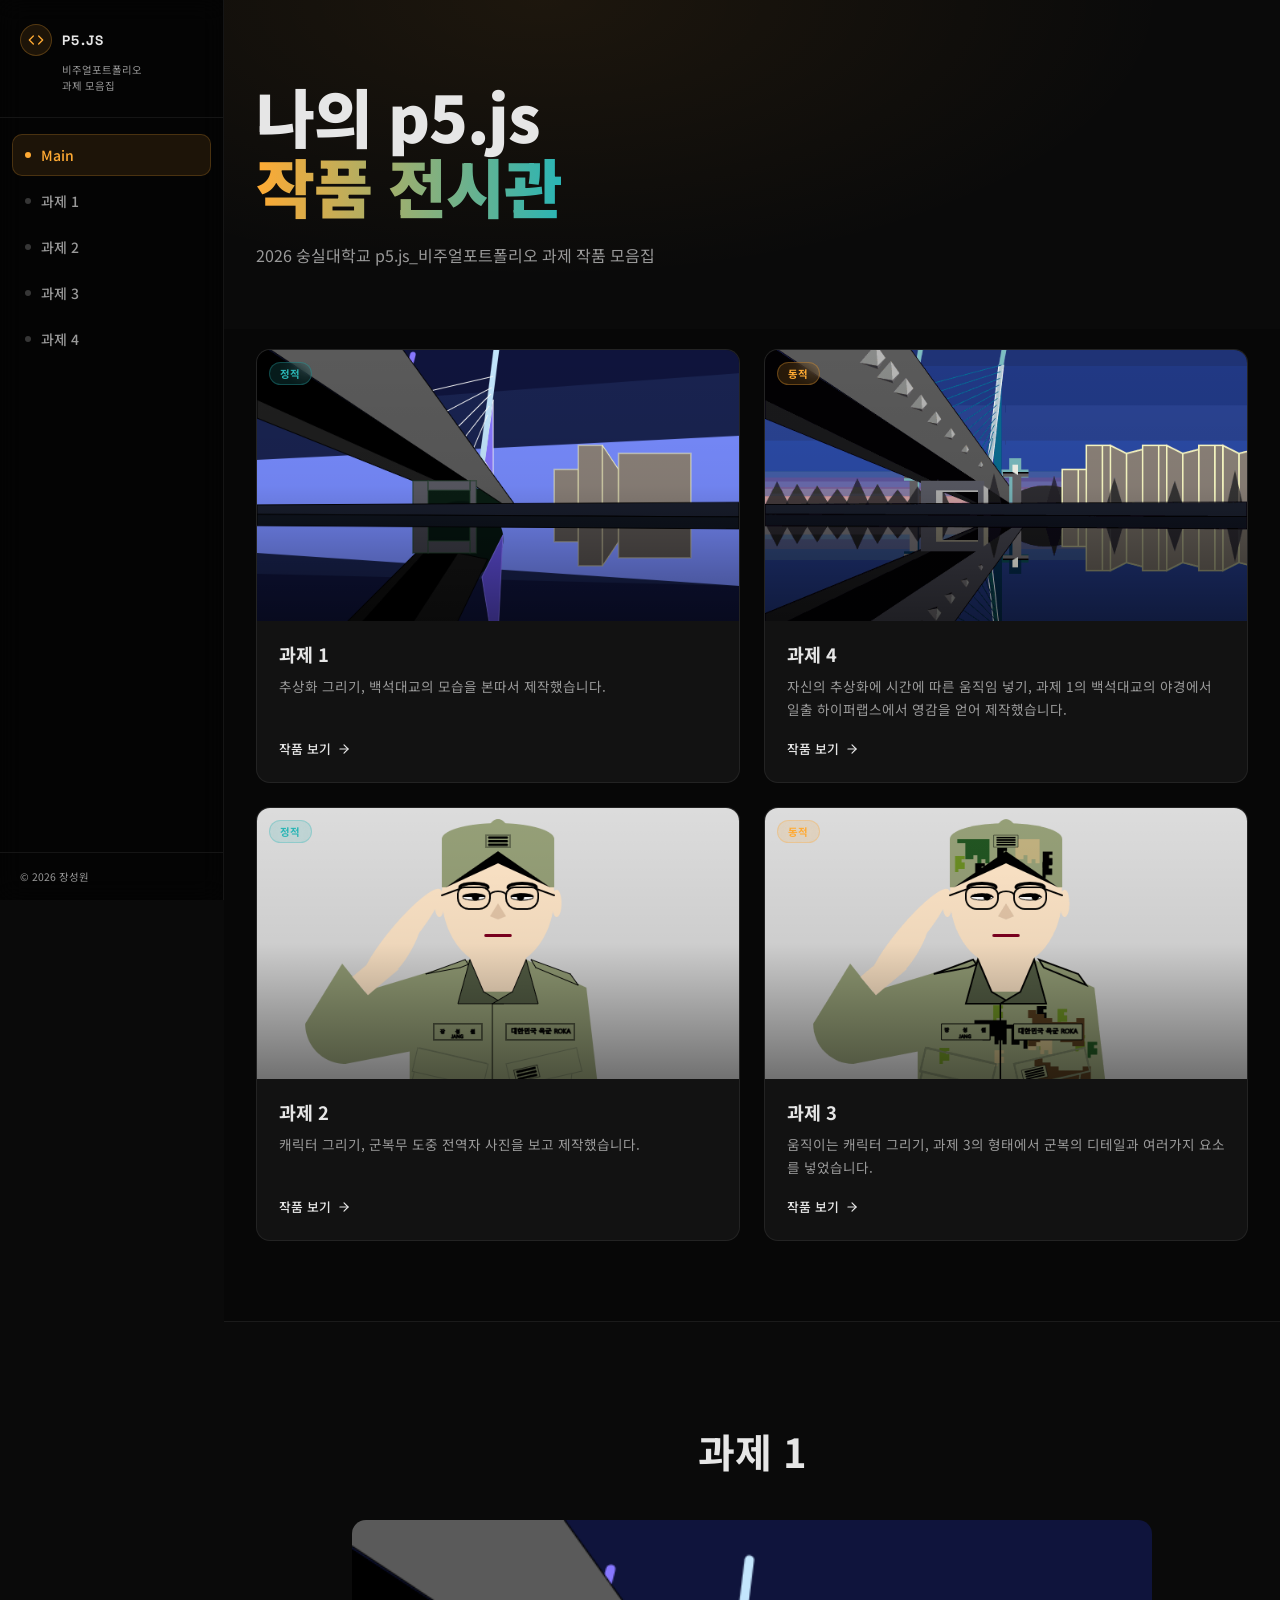
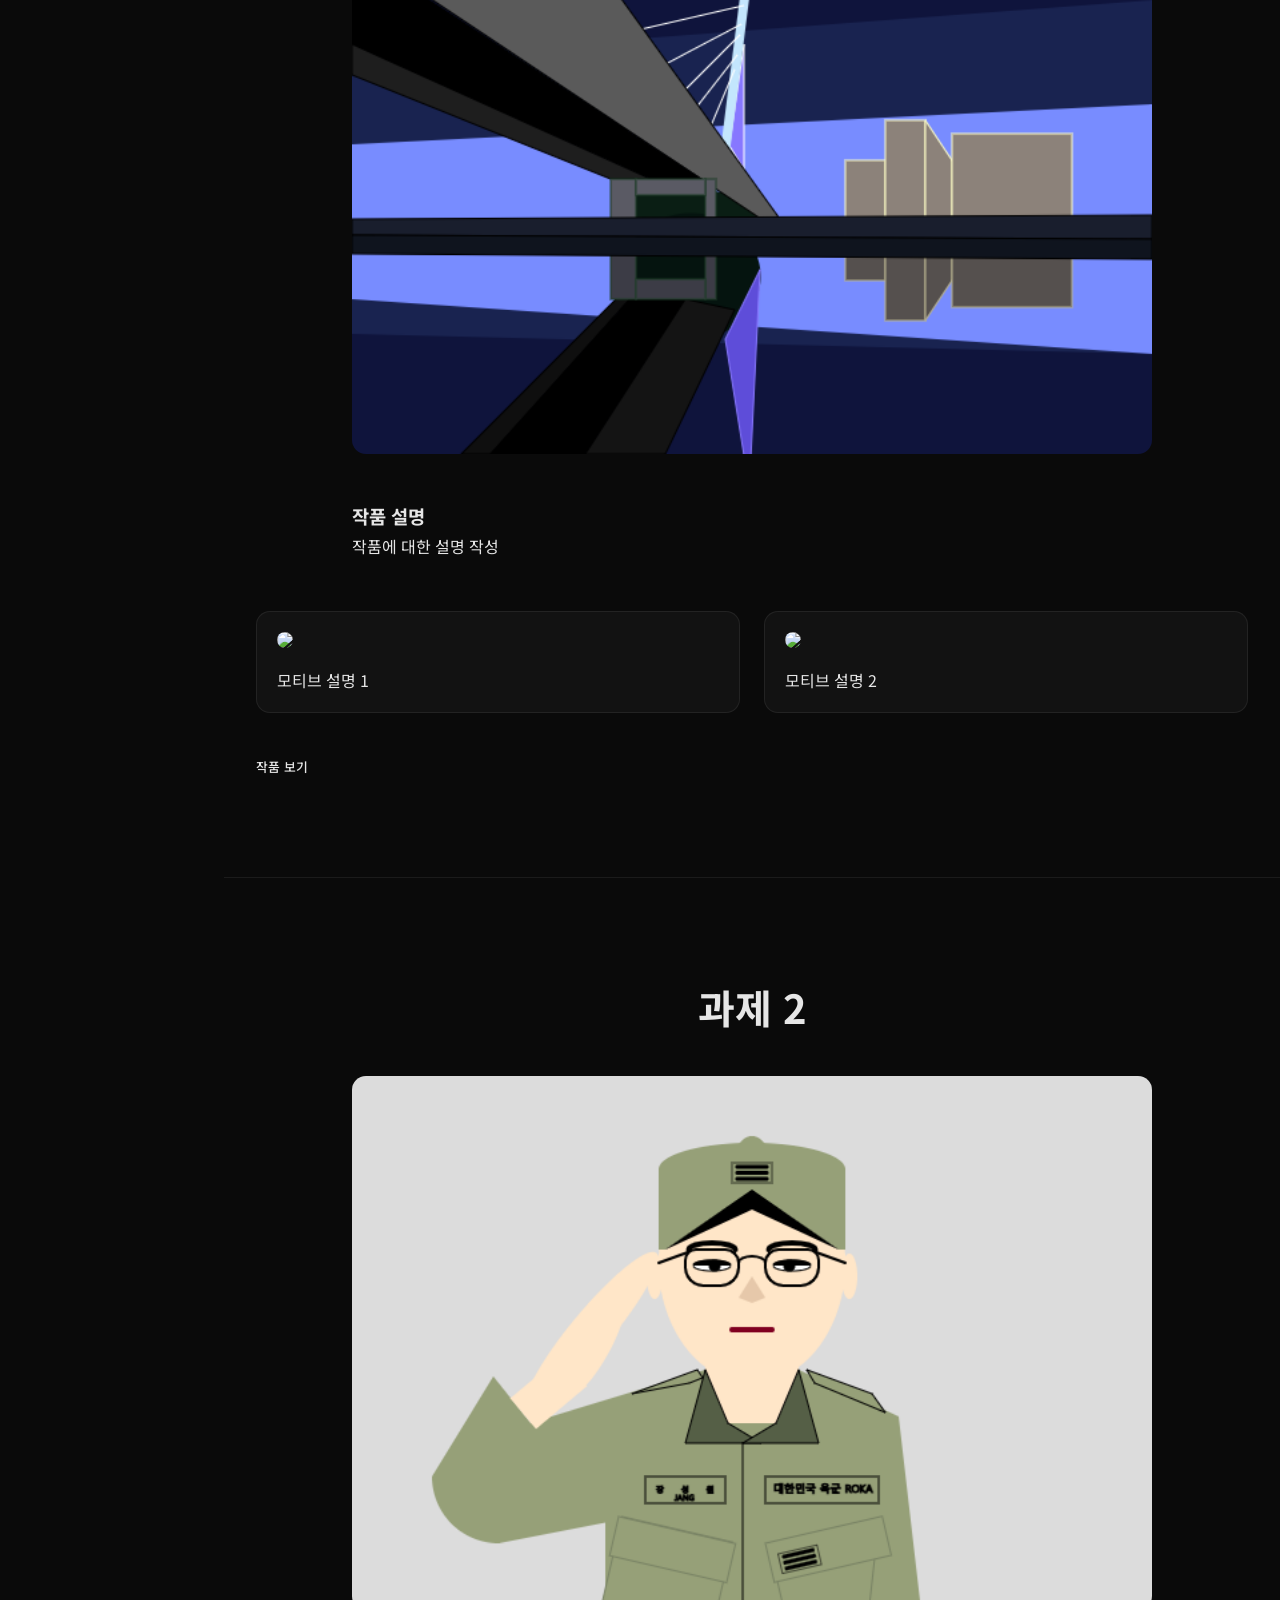
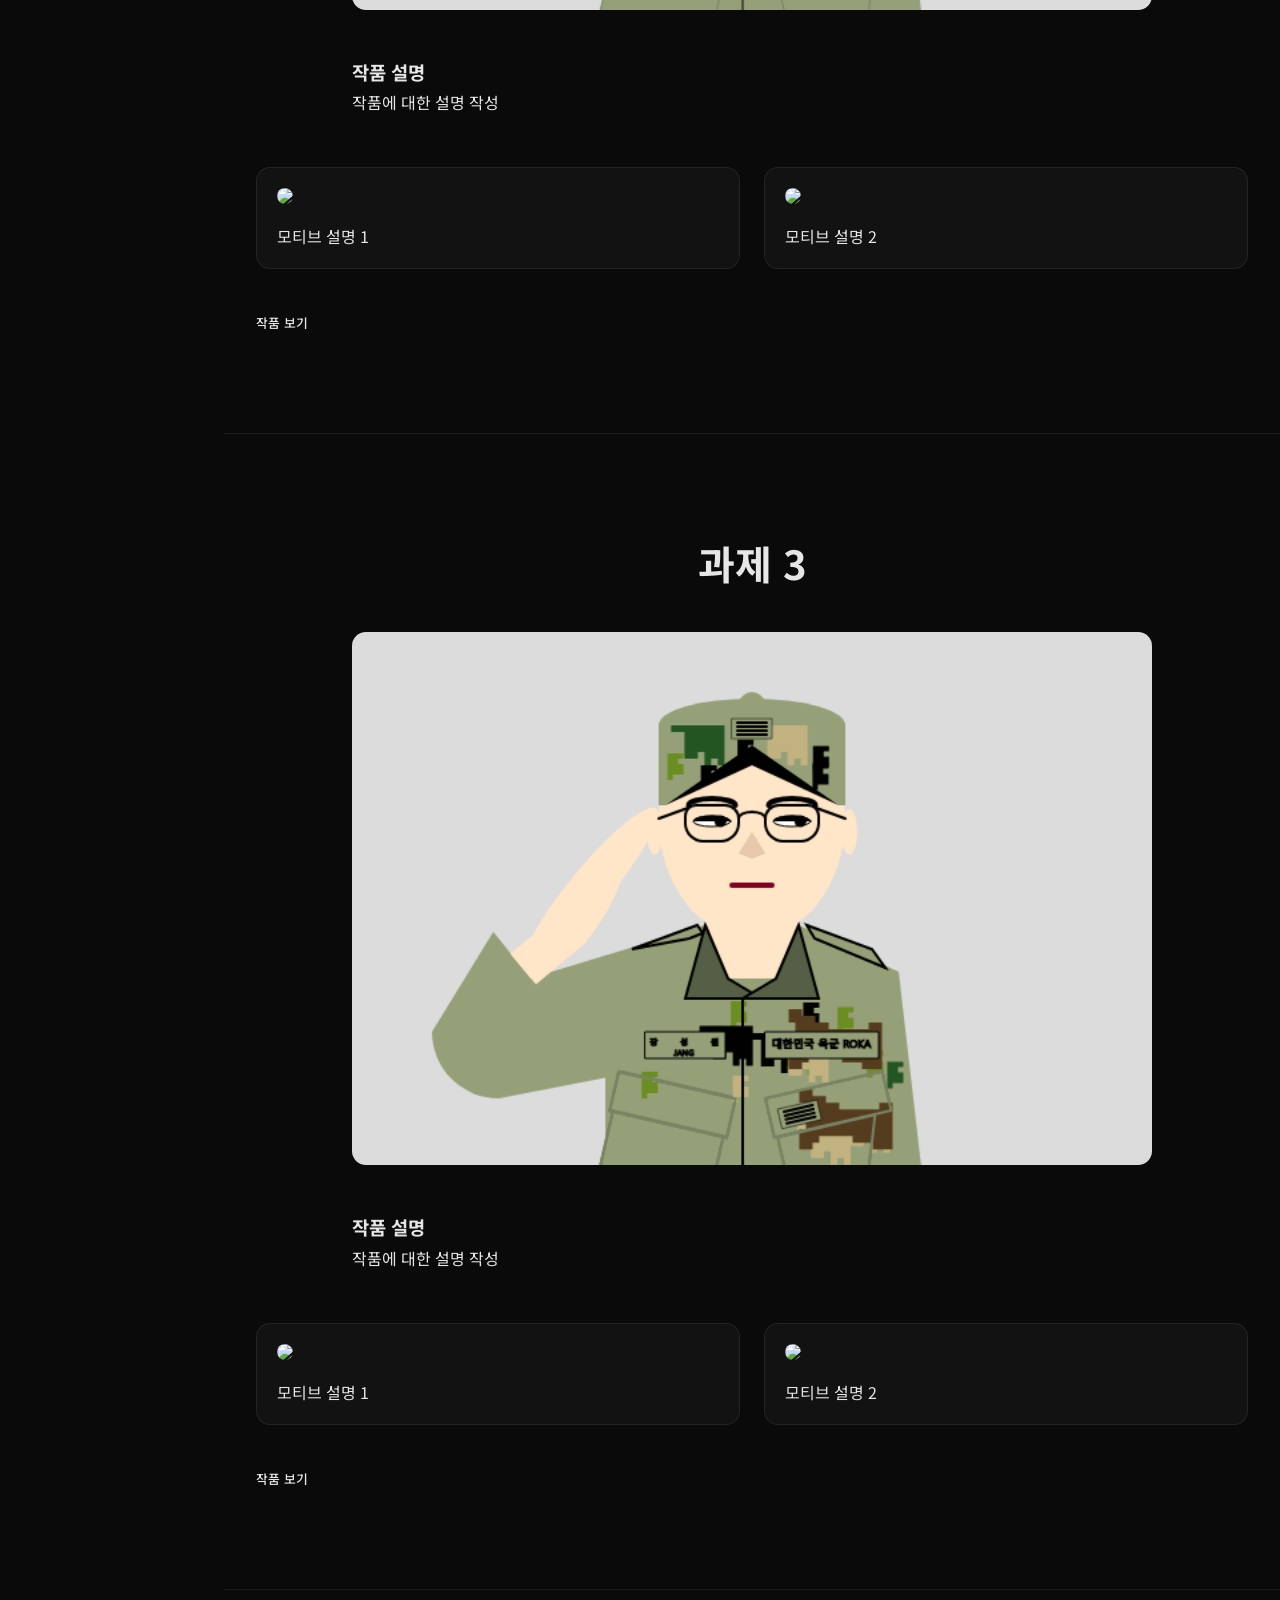
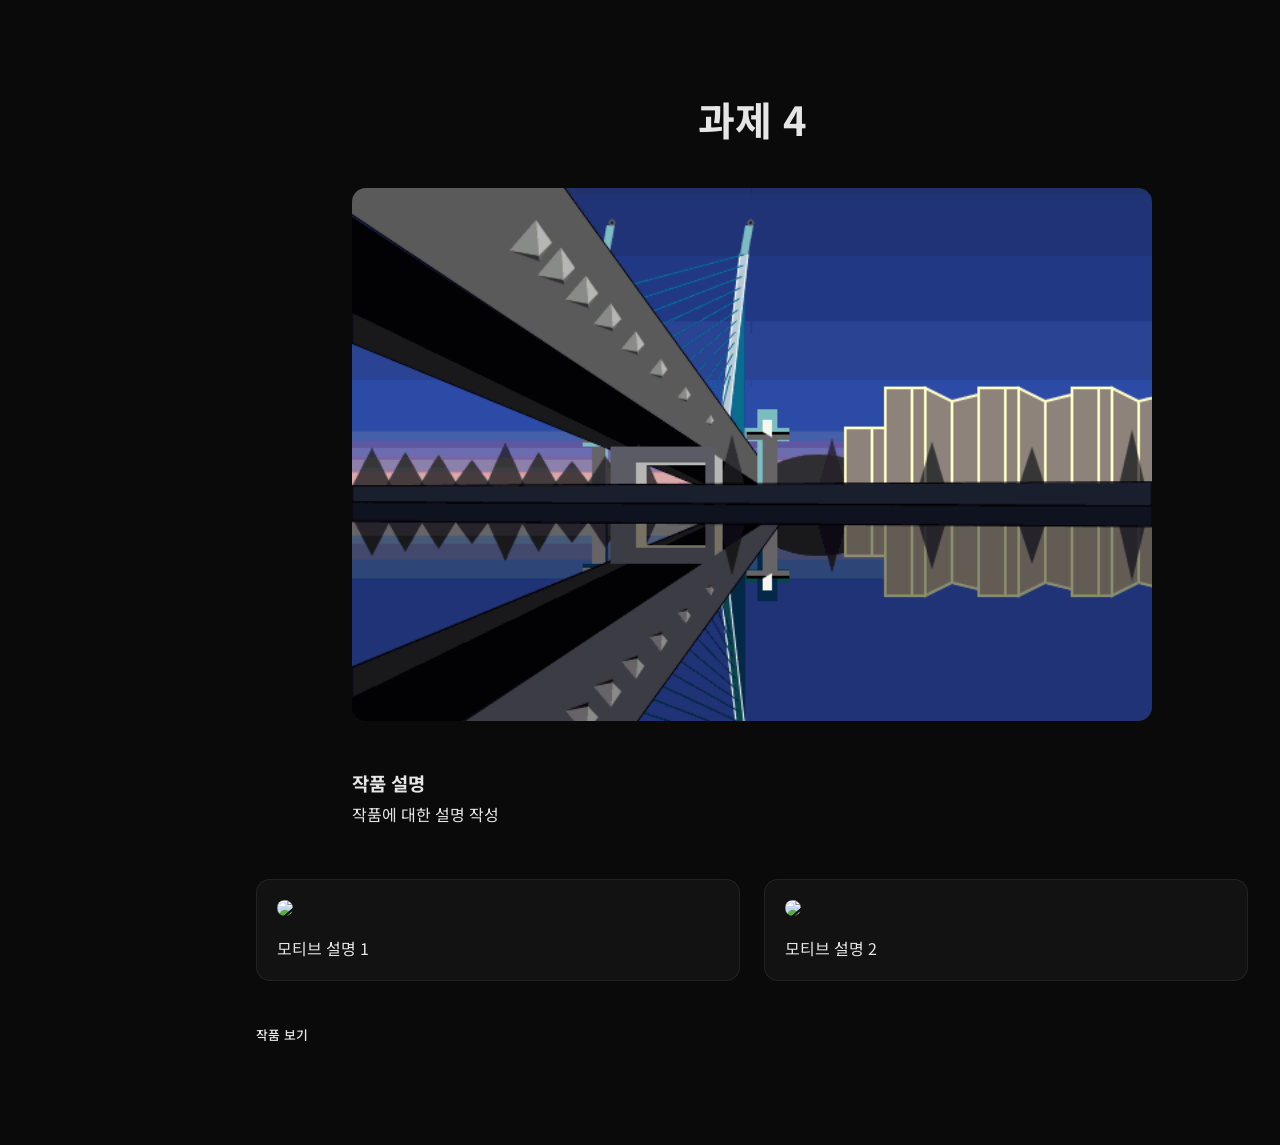
==== index.html @ 3658700f "Update index.html" ====
<!DOCTYPE html>
<html lang="ko">
<head>
  <meta charset="UTF-8" />
  <meta name="viewport" content="width=device-width, initial-scale=1.0" />
  <title>P5.js Portfolio</title>
  <link rel="preconnect" href="https://fonts.googleapis.com" />
  <link rel="preconnect" href="https://fonts.gstatic.com" crossorigin />
  <link rel="stylesheet" href="style.css" />
</head>
<body>

  <aside class="sidebar">
    <div class="sidebar-logo">
      <div class="sidebar-logo-row">
        <div class="logo-icon">
          <svg viewBox="0 0 24 24"><polyline points="16 18 22 12 16 6"/><polyline points="8 6 2 12 8 18"/></svg>
        </div>
        <span class="logo-name">P5.JS</span>
      </div>
      <p class="sidebar-subtitle">비주얼포트폴리오<br>과제 모음집</p>
    </div>
    <nav class="sidebar-nav">
      <a href="#main" class="active"><span class="nav-dot"></span>Main</a>
      <a href="#project1"><span class="nav-dot"></span>과제 1</a>
      <a href="#project2"><span class="nav-dot"></span>과제 2</a>
      <a href="#project3"><span class="nav-dot"></span>과제 3</a>
      <a href="#project4"><span class="nav-dot"></span>과제 4</a>
    </nav>
    <div class="sidebar-footer">© 2026 장성원</div>
  </aside>

  <div class="main-content">

    <section class="hero" id="main">
      <div class="hero-glow"></div>
      <div class="container">
        <div class="hero-content">
          <h1>나의 p5.js<br><span>작품 전시관</span></h1>
          <p> 2026 숭실대학교 p5.js_비주얼포트폴리오 과제 작품 모음집 </p>
        </div>
      </div>
    </section>

    <section class="gallery">
      <div class="container">
        <div class="gallery-grid">

          <article class="card">
            <div class="card-image">
              <img src="assets/과제1 장성원.png" alt="과제 1" />
              <div class="card-overlay"></div>
              <span class="badge static">정적</span>
            </div>
            <div class="card-body">
              <h3>과제 1</h3>
              <p>추상화 그리기, 백석대교의 모습을 본따서 제작했습니다.</p>
              <a href="sample1/index.html" class="btn-link">
                작품 보기
                <svg viewBox="0 0 24 24"><line x1="5" y1="12" x2="19" y2="12"/><polyline points="12 5 19 12 12 19"/></svg>
              </a>
            </div>
          </article>

          <article class="card">
            <div class="card-image">
              <img src="assets/과제4 장성원.gif" alt="과제 4" />
              <div class="card-overlay"></div>
              <span class="badge dynamic">동적</span>
            </div>
            <div class="card-body">
              <h3>과제 4</h3>
              <p>자신의 추상화에 시간에 따른 움직임 넣기, 과제 1의 백석대교의 야경에서 일출 하이퍼랩스에서 영감을 얻어 제작했습니다.</p>
              <a href="sample4/index.html" class="btn-link">
                작품 보기
                <svg viewBox="0 0 24 24"><line x1="5" y1="12" x2="19" y2="12"/><polyline points="12 5 19 12 12 19"/></svg>
              </a>
            </div>
          </article>

          <article class="card">
            <div class="card-image">
              <img src="assets/과제2 장성원.png" alt="과제 2" />
              <div class="card-overlay"></div>
              <span class="badge static">정적</span>
            </div>
            <div class="card-body">
              <h3>과제 2</h3>
              <p>캐릭터 그리기, 군복무 도중 전역자 사진을 보고 제작했습니다.</p>
              <a href="sample2/index.html" class="btn-link">
                작품 보기
                <svg viewBox="0 0 24 24"><line x1="5" y1="12" x2="19" y2="12"/><polyline points="12 5 19 12 12 19"/></svg>
              </a>
            </div>
          </article>

          <article class="card">
            <div class="card-image">
              <img src="assets/과제3 장성원.gif" alt="과제 3" />
              <div class="card-overlay"></div>
              <span class="badge dynamic">동적</span>
            </div>
            <div class="card-body">
              <h3>과제 3</h3>
              <p>움직이는 캐릭터 그리기, 과제 3의 형태에서 군복의 디테일과 여러가지 요소를 넣었습니다.</p>
              <a href="sample3/index.html" class="btn-link">
                작품 보기
                <svg viewBox="0 0 24 24"><line x1="5" y1="12" x2="19" y2="12"/><polyline points="12 5 19 12 12 19"/></svg>
              </a>
            </div>
          </article>

        </div>
      </div>
    </section>

    <section class="project-section" id="project1">
      <div class="container">
        <h2>과제 1</h2>
        <div class="project-image">
          <img src="assets/과제1 장성원.png">
        </div>
        <div class="project-desc">
          <h3>작품 설명</h3>
          <p>
            작품에 대한 설명 작성
          </p>
        </div>
        <div class="motive-grid">
          <div class="motive-card">
            <img src="assets/motive1.png">
            <p>
              모티브 설명 1
            </p>
          </div>
          <div class="motive-card">
            <img src="assets/motive2.png">
            <p>
              모티브 설명 2
            </p>
          </div>
        </div>
        <a href="sample1/index.html" class="btn-link">
          작품 보기
        </a>
      </div>
    </section>
    <section class="project-section" id="project2">
      <div class="container">
        <h2>과제 2</h2>
        <div class="project-image">
          <img src="assets/과제2 장성원.png">
        </div>
        <div class="project-desc">
          <h3>작품 설명</h3>
          <p>
            작품에 대한 설명 작성
          </p>
        </div>
        <div class="motive-grid">
          <div class="motive-card">
            <img src="assets/motive1.png">
            <p>
              모티브 설명 1
            </p>
          </div>
          <div class="motive-card">
            <img src="assets/motive2.png">
            <p>
              모티브 설명 2
            </p>
          </div>
        </div>
        <a href="sample2/index.html" class="btn-link">
          작품 보기
        </a>
      </div>
    </section>
    <section class="project-section" id="project3">
      <div class="container">
        <h2>과제 3</h2>
        <div class="project-image">
          <img src="assets/과제3 장성원.gif">
        </div>
        <div class="project-desc">
          <h3>작품 설명</h3>
          <p>
            작품에 대한 설명 작성
          </p>
        </div>
        <div class="motive-grid">
          <div class="motive-card">
            <img src="assets/motive1.png">
            <p>
              모티브 설명 1
            </p>
          </div>
          <div class="motive-card">
            <img src="assets/motive2.png">
            <p>
              모티브 설명 2
            </p>
          </div>
        </div>
        <a href="sample3/index.html" class="btn-link">
          작품 보기
        </a>
      </div>
    </section>
    <section class="project-section" id="project4">
      <div class="container">  
        <h2>과제 4</h2>    
        <div class="project-image">
          <img src="assets/과제4 장성원.gif">
        </div>    
        <div class="project-desc">
          <h3>작품 설명</h3>
          <p>
            작품에 대한 설명 작성
          </p>
        </div>    
        <div class="motive-grid">   
          <div class="motive-card">
            <img src="assets/motive1.png">
            <p>
              모티브 설명 1
            </p>
          </div>    
          <div class="motive-card">
            <img src="assets/motive2.png">
            <p>
              모티브 설명 2
            </p>
          </div>    
        </div> 
        <a href="sample4/index.html" class="btn-link">
          작품 보기
        </a>    
      </div>    
    </section>
  </div>

  <script>
    const cards = document.querySelectorAll('.card');
    const observer = new IntersectionObserver((entries) => {
      entries.forEach((entry) => {
        if (entry.isIntersecting) {
          const i = Array.from(cards).indexOf(entry.target);
          setTimeout(() => entry.target.classList.add('visible'), i * 100);
          observer.unobserve(entry.target);
        }
      });
    }, { threshold: 0.1 });
    cards.forEach(c => observer.observe(c));
  </script>

</body>
</html>
---- style.css ----
@import url('https://fonts.googleapis.com/css2?family=Space+Grotesk:wght@300;400;500;600;700&family=Noto+Sans+KR:wght@300;400;500;700;900&display=swap');

*, *::before, *::after {
  box-sizing: border-box;
  margin: 0;
  padding: 0;
}

:root {
  --bg:        #0a0a0a;
  --bg-card:   #121212;
  --bg-side:   rgba(0,0,0,0.6);
  --fg:        #e6e6e6;
  --fg-muted:  #999;
  --primary:   #ffaa33;
  --secondary: #2ab5b5;
  --border:    rgba(255,255,255,0.07);
  --sidebar-w: 224px;
  --radius:    14px;
  --font:      'Noto Sans KR', 'Space Grotesk', sans-serif;
}

html { scroll-behavior: smooth; }

body {
  font-family: var(--font);
  background: var(--bg);
  color: var(--fg);
  min-height: 100vh;
  display: flex;
  -webkit-font-smoothing: antialiased;
}

a { text-decoration: none; color: inherit; }

/* ── 사이드바 ──────────────────────────────────── */
.sidebar {
  position: fixed;
  top: 0;
  left: 0;
  width: var(--sidebar-w);
  height: 100%;
  z-index: 40;
  display: flex;
  flex-direction: column;
  background: var(--bg-side);
  border-right: 1px solid var(--border);
  backdrop-filter: blur(12px);
  -webkit-backdrop-filter: blur(12px);
}

.sidebar-logo {
  padding: 24px 20px;
  border-bottom: 1px solid var(--border);
}

.sidebar-logo-row {
  display: flex;
  align-items: center;
  gap: 10px;
  margin-bottom: 6px;
}

.logo-icon {
  width: 32px;
  height: 32px;
  border-radius: 50%;
  background: rgba(255,170,51,0.1);
  border: 1px solid rgba(255,170,51,0.25);
  display: flex;
  align-items: center;
  justify-content: center;
  flex-shrink: 0;
}

.logo-icon svg {
  width: 16px;
  height: 16px;
  stroke: var(--primary);
  fill: none;
  stroke-width: 2;
  stroke-linecap: round;
  stroke-linejoin: round;
}

.logo-name {
  font-family: 'Space Grotesk', sans-serif;
  font-size: 0.85rem;
  font-weight: 700;
  letter-spacing: 0.1em;
  text-transform: uppercase;
}

.sidebar-subtitle {
  font-size: 0.65rem;
  color: var(--fg-muted);
  line-height: 1.5;
  padding-left: 42px;
}

.sidebar-nav {
  flex: 1;
  padding: 16px 12px;
  display: flex;
  flex-direction: column;
  gap: 4px;
}

.sidebar-nav a {
  display: flex;
  align-items: center;
  gap: 10px;
  padding: 10px 12px;
  border-radius: 10px;
  font-size: 0.875rem;
  font-weight: 500;
  color: var(--fg-muted);
  border: 1px solid transparent;
  transition: color 0.2s, background 0.2s, border-color 0.2s;
}

.sidebar-nav a:hover {
  color: var(--fg);
  background: rgba(255,255,255,0.05);
}

.sidebar-nav a.active {
  color: var(--primary);
  background: rgba(255,170,51,0.1);
  border-color: rgba(255,170,51,0.2);
}

.nav-dot {
  width: 6px;
  height: 6px;
  border-radius: 50%;
  background: rgba(255,255,255,0.2);
  flex-shrink: 0;
  transition: background 0.2s;
}

.sidebar-nav a.active .nav-dot {
  background: var(--primary);
}

.sidebar-footer {
  padding: 16px 20px;
  border-top: 1px solid var(--border);
  font-size: 0.65rem;
  color: var(--fg-muted);
}

/* ── 메인 콘텐츠 ────────────────────────────────── */
.main-content {
  margin-left: var(--sidebar-w);
  flex: 1;
  min-height: 100vh;
}

.container {
  max-width: 1100px;
  margin: 0 auto;
  padding: 0 32px;
}

/* ── 히어로 (메인 페이지) ─────────────────────── */
.hero {
  position: relative;
  padding: 80px 0 60px;
  overflow: hidden;
}

.hero-glow {
  position: absolute;
  inset: 0;
  background: radial-gradient(ellipse at 30% 0%, rgba(255,170,51,0.08) 0%, transparent 60%);
  pointer-events: none;
}

.hero-content {
  position: relative;
  z-index: 1;
  animation: fadeInUp 0.8s ease forwards;
}

.hero h1 {
  font-size: clamp(2.5rem, 6vw, 4rem);
  font-weight: 900;
  line-height: 1.1;
  letter-spacing: -0.02em;
  margin-bottom: 20px;
}

.hero h1 span {
  background: linear-gradient(90deg, var(--primary), var(--secondary));
  -webkit-background-clip: text;
  -webkit-text-fill-color: transparent;
  background-clip: text;
}

.hero p {
  font-size: 1rem;
  color: var(--fg-muted);
  line-height: 1.75;
  max-width: 420px;
}

/* ── 갤러리 그리드 ──────────────────────────────── */
.gallery {
  padding: 20px 0 80px;
  background: rgba(0,0,0,0.3);
}

.gallery-grid {
  display: grid;
  grid-template-columns: repeat(2, 1fr);
  gap: 24px;
}

/* ── 카드 ───────────────────────────────────────── */
.card {
  display: flex;
  flex-direction: column;
  border-radius: var(--radius);
  overflow: hidden;
  background: var(--bg-card);
  border: 1px solid var(--border);
  transition: border-color 0.3s;
  opacity: 0;
  transform: translateY(24px);
}

.card.visible {
  opacity: 1;
  transform: translateY(0);
  transition: opacity 0.6s ease, transform 0.6s ease, border-color 0.3s;
}

.card:hover { border-color: rgba(255,255,255,0.12); }

.card-image {
  position: relative;
  aspect-ratio: 16/9;
  overflow: hidden;
  background: #1a1a1a;
}

.card-image img {
  width: 100%;
  height: 100%;
  object-fit: cover;
  display: block;
  transition: transform 0.7s ease;
}

.card:hover .card-image img { transform: scale(1.05); }

.card-overlay {
  position: absolute;
  inset: 0;
  background: linear-gradient(to top, rgba(0,0,0,0.75) 0%, rgba(0,0,0,0.1) 50%, transparent 100%);
  opacity: 0.65;
}

/* ── 뱃지 ───────────────────────────────────────── */
.badge {
  position: absolute;
  top: 12px;
  left: 12px;
  padding: 3px 10px;
  border-radius: 999px;
  font-size: 0.65rem;
  font-weight: 700;
  letter-spacing: 0.03em;
  backdrop-filter: blur(8px);
}

.badge.static {
  background: rgba(42,181,181,0.15);
  color: var(--secondary);
  border: 1px solid rgba(42,181,181,0.3);
}

.badge.dynamic {
  background: rgba(255,170,51,0.15);
  color: var(--primary);
  border: 1px solid rgba(255,170,51,0.3);
}

.card-body {
  padding: 20px 22px 24px;
  display: flex;
  flex-direction: column;
  flex: 1;
}

.card-body h3 {
  font-size: 1.15rem;
  font-weight: 700;
  margin-bottom: 8px;
}

.card-body p {
  font-size: 0.85rem;
  color: var(--fg-muted);
  line-height: 1.7;
  flex: 1;
  margin-bottom: 18px;
}

.btn-link {
  display: inline-flex;
  align-items: center;
  gap: 6px;
  font-size: 0.8rem;
  font-weight: 500;
  color: var(--fg);
  transition: color 0.2s;
  width: fit-content;
}

.btn-link:hover { color: var(--primary); }

.btn-link svg {
  width: 14px;
  height: 14px;
  stroke: currentColor;
  fill: none;
  stroke-width: 2;
  stroke-linecap: round;
  stroke-linejoin: round;
  transition: transform 0.2s;
}

.btn-link:hover svg { transform: translateX(4px); }

/* ── 과제 상세 페이지 ─────────────────────────── */
.artwork-page {
  max-width: 760px;
  margin: 0 auto;
  padding: 56px 32px 80px;
  animation: fadeInUp 0.6s ease forwards;
}

.artwork-badge-row {
  margin-bottom: 16px;
}

.artwork-badge {
  display: inline-block;
  padding: 4px 12px;
  border-radius: 999px;
  font-size: 0.7rem;
  font-weight: 700;
  letter-spacing: 0.03em;
}

.artwork-badge.static {
  background: rgba(42,181,181,0.15);
  color: var(--secondary);
  border: 1px solid rgba(42,181,181,0.3);
}

.artwork-badge.dynamic {
  background: rgba(255,170,51,0.15);
  color: var(--primary);
  border: 1px solid rgba(255,170,51,0.3);
}

.artwork-title {
  font-size: 2.5rem;
  font-weight: 900;
  letter-spacing: -0.02em;
  margin-bottom: 32px;
}

.artwork-image-wrap {
  border-radius: var(--radius);
  overflow: hidden;
  border: 1px solid var(--border);
  background: #111;
  margin-bottom: 16px;
}

.artwork-image-wrap img {
  width: 100%;
  display: block;
  max-height: 480px;
  object-fit: contain;
}

.artwork-link {
  display: inline-flex;
  align-items: center;
  gap: 6px;
  font-size: 0.875rem;
  color: var(--primary);
  margin-bottom: 32px;
  transition: opacity 0.2s;
}

.artwork-link:hover { opacity: 0.75; }

.artwork-link svg {
  width: 14px;
  height: 14px;
  stroke: currentColor;
  fill: none;
  stroke-width: 2;
  stroke-linecap: round;
  stroke-linejoin: round;
}

.artwork-desc {
  font-size: 0.95rem;
  color: var(--fg-muted);
  line-height: 1.8;
}

/* ── 애니메이션 ──────────────────────────────────── */
@keyframes fadeInUp {
  from { opacity: 0; transform: translateY(20px); }
  to   { opacity: 1; transform: translateY(0); }
}

/* ── 반응형 ──────────────────────────────────────── */
@media (max-width: 768px) {
  .sidebar {
    width: 100%;
    height: auto;
    position: relative;
    flex-direction: row;
    flex-wrap: wrap;
  }
  .main-content { margin-left: 0; }
  .gallery-grid { grid-template-columns: 1fr; }
}

.project-section{
  padding:100px 0;
  border-top:1px solid var(--border);
}

.project-section h2{
  text-align:center;
  font-size:2.5rem;
  margin-bottom:40px;
}

.project-image{
  text-align:center;
  margin-bottom:40px;
}

.project-image img{
  width:100%;
  max-width:800px;
  border-radius:14px;
}

.project-desc{
  max-width:800px;
  margin:0 auto 50px;
  line-height:1.8;
}

.motive-grid{
  display:grid;
  grid-template-columns:1fr 1fr;
  gap:24px;
  margin-bottom:40px;
}

.motive-card{
  background:var(--bg-card);
  padding:20px;
  border-radius:14px;
  border:1px solid var(--border);
}

.motive-card img{
  width:100%;
  border-radius:10px;
  margin-bottom:15px;
}
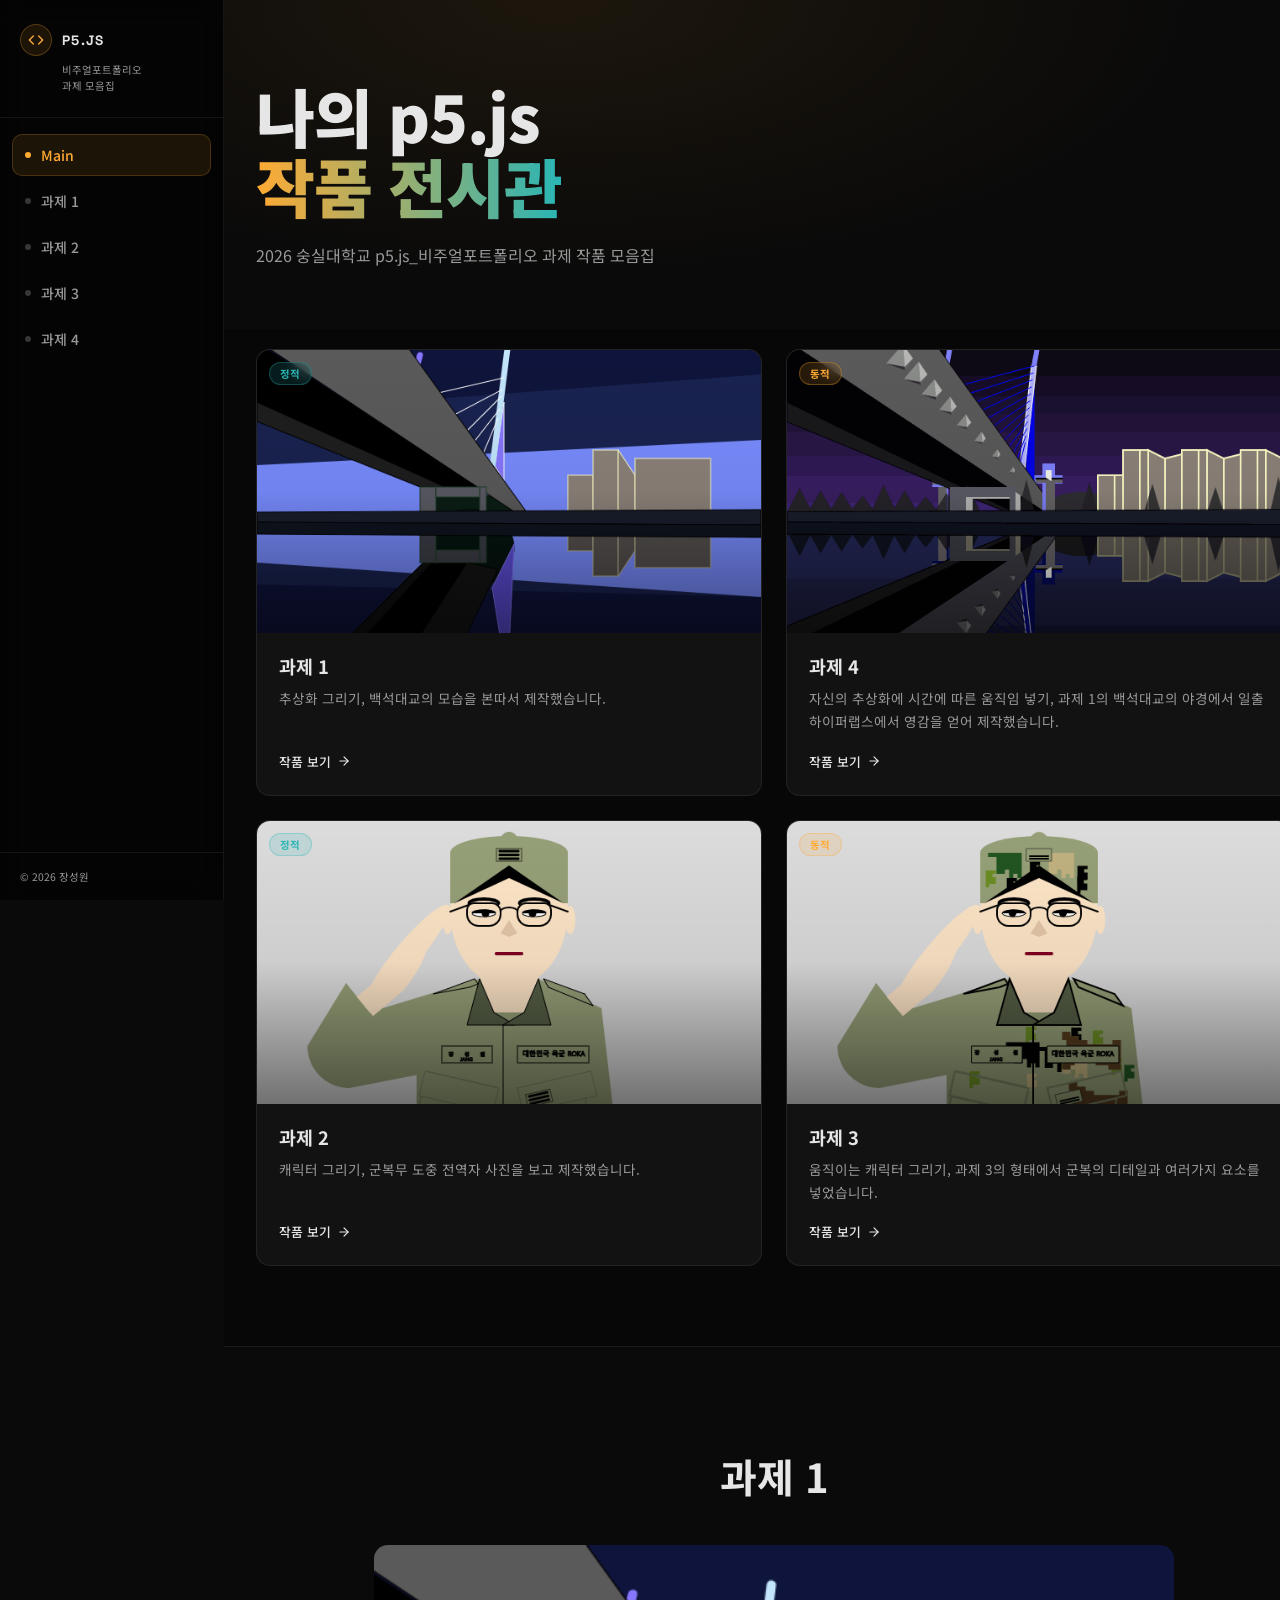
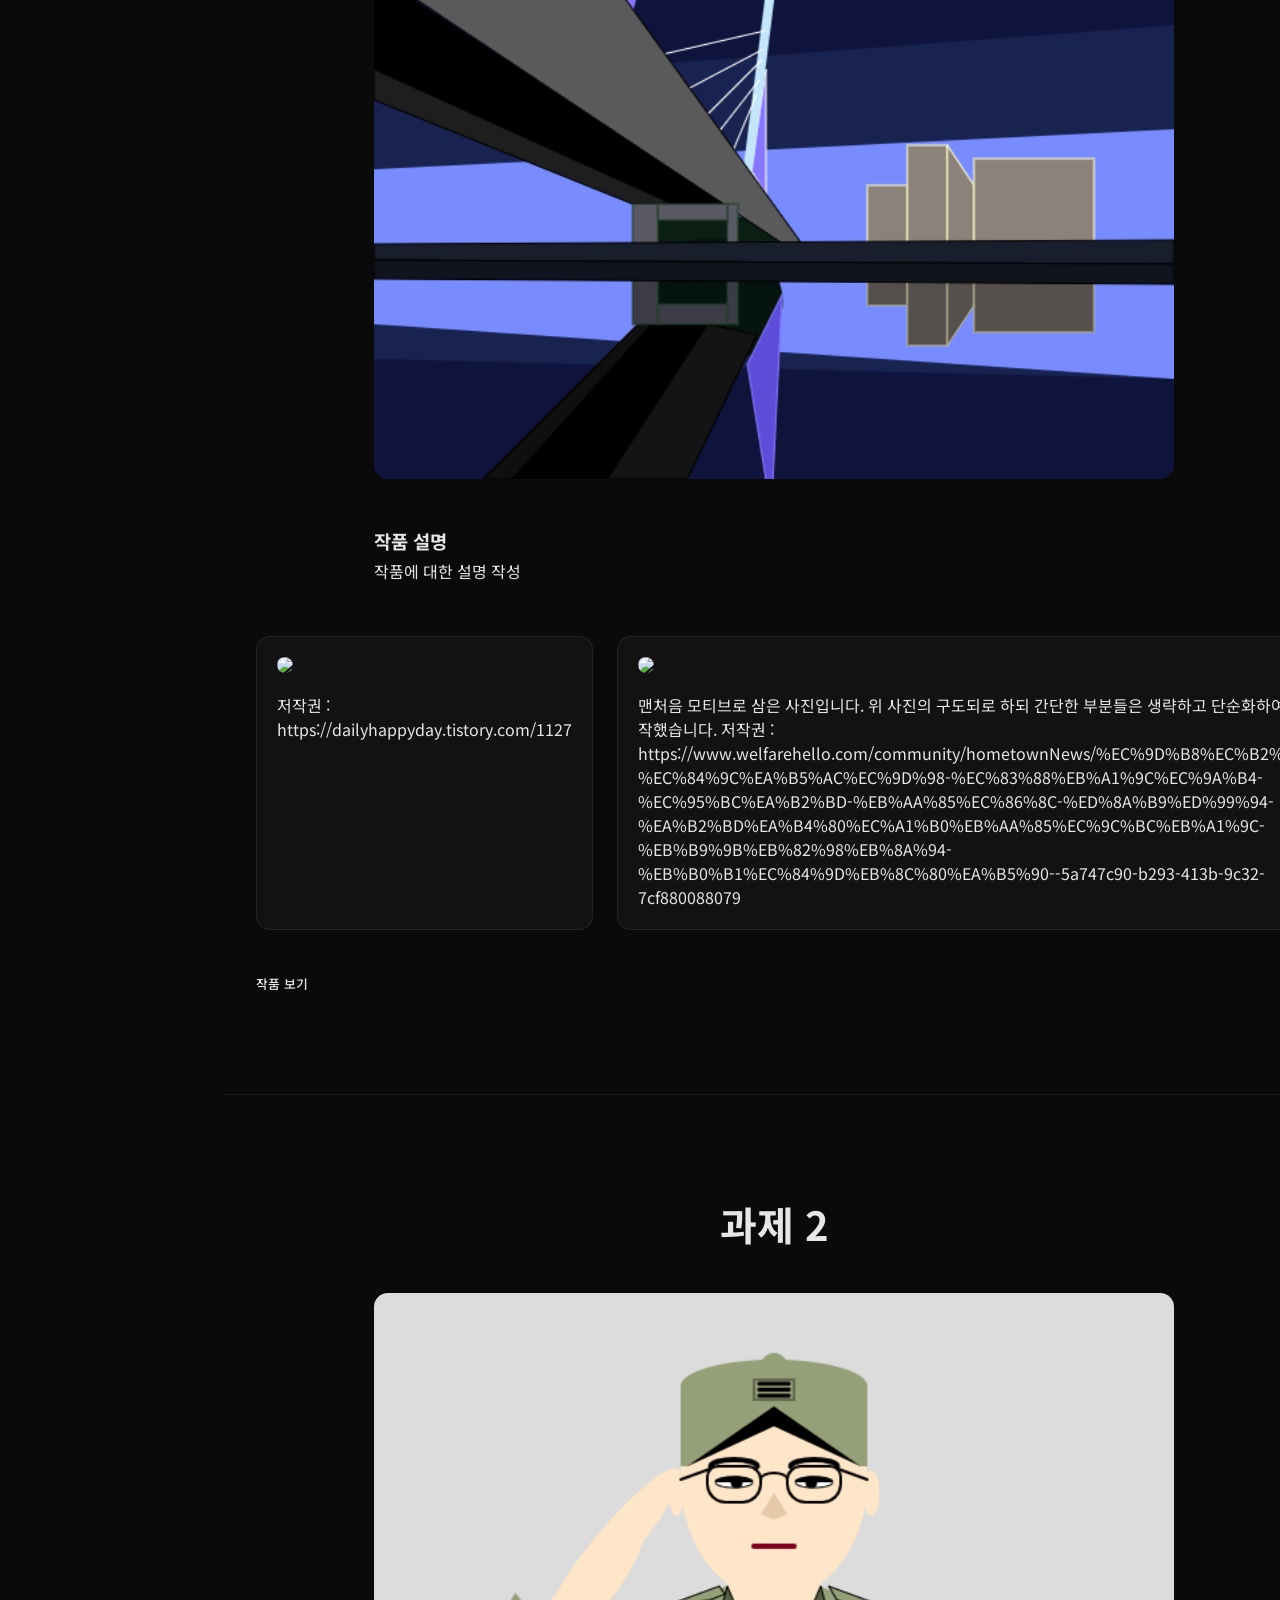
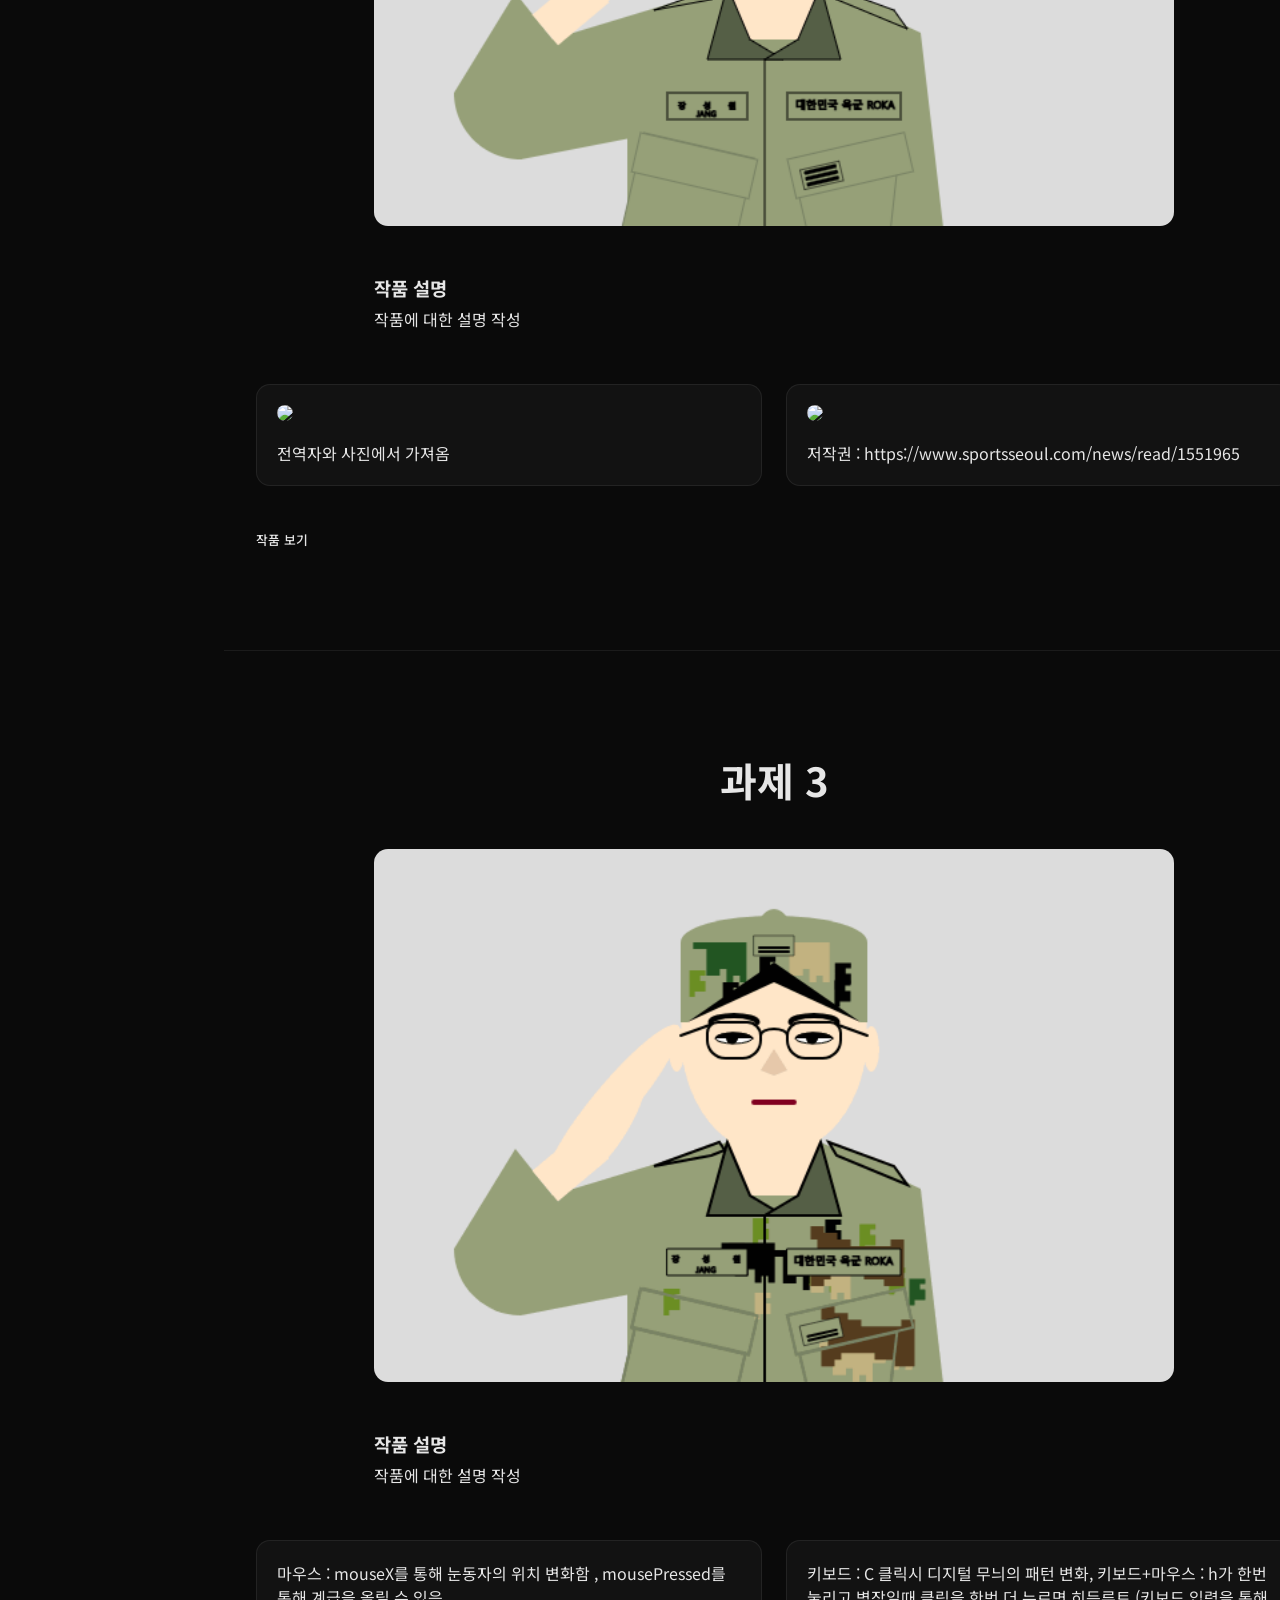
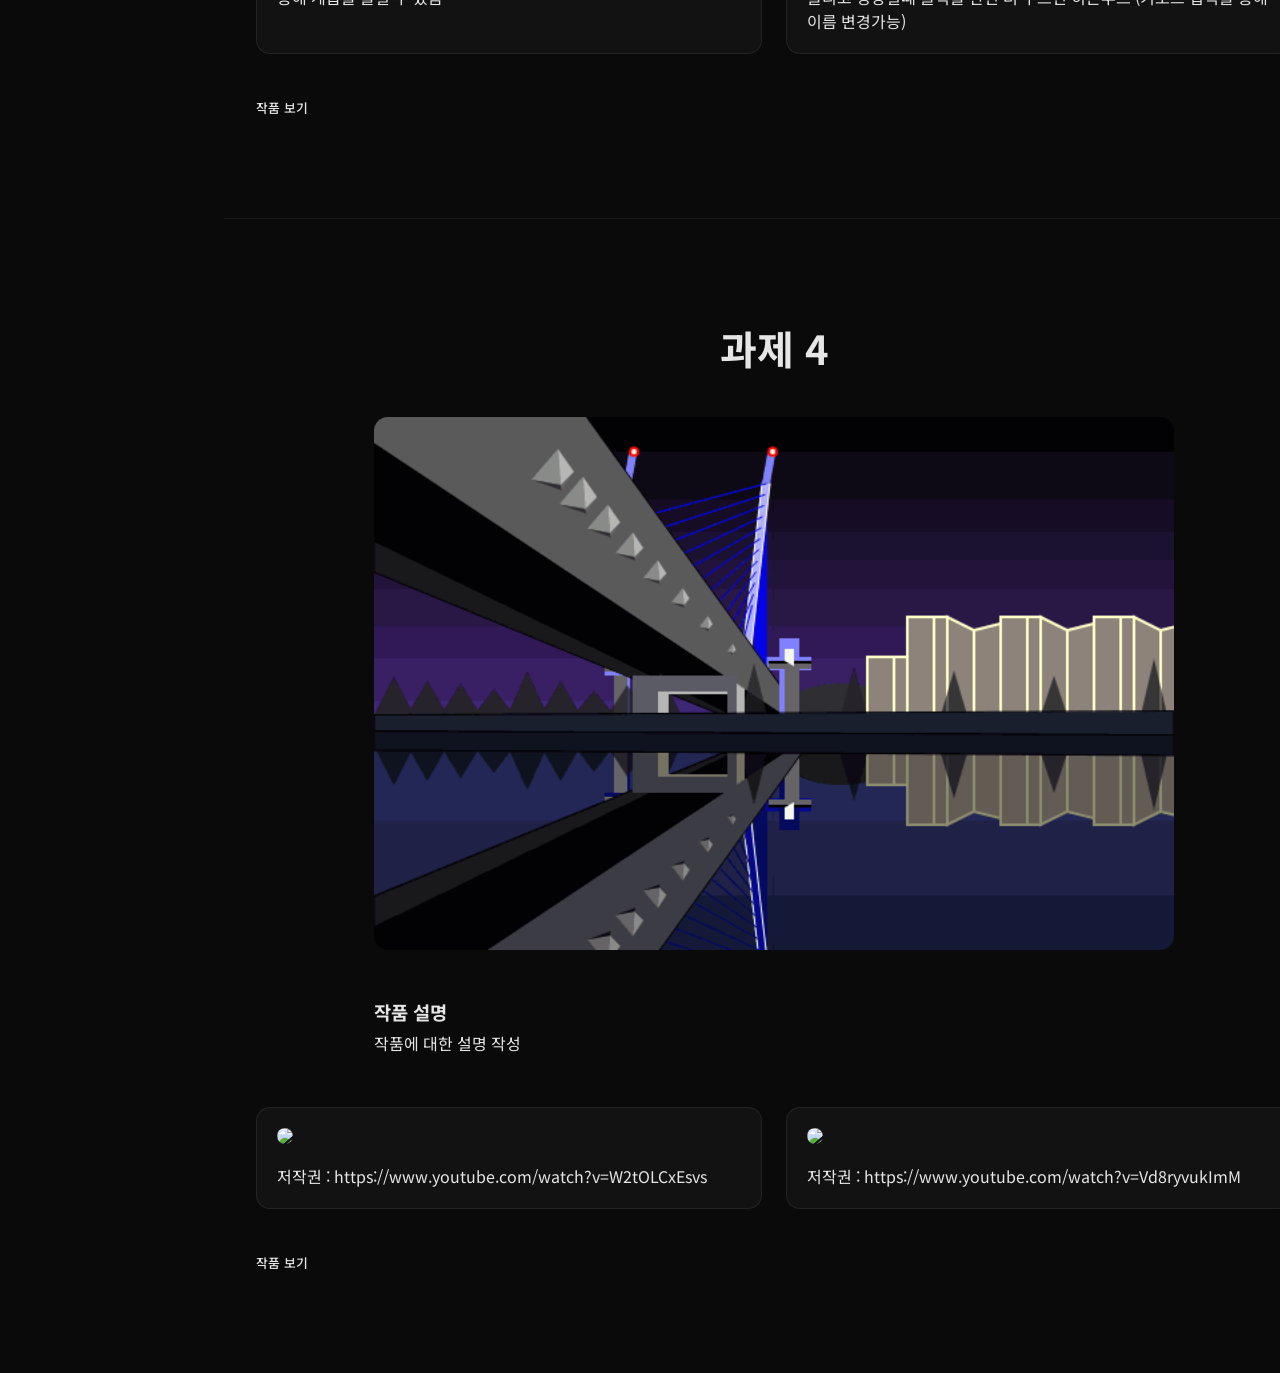
==== commit b3b7fa5f: "Update index.html" ====
--- a/index.html
+++ b/index.html
@@ -45,7 +45,6 @@
     <section class="gallery">
       <div class="container">
         <div class="gallery-grid">
-
           <article class="card">
             <div class="card-image">
               <img src="assets/과제1 장성원.png" alt="과제 1" />
@@ -128,15 +127,16 @@
         </div>
         <div class="motive-grid">
           <div class="motive-card">
-            <img src="assets/motive1.png">
-            <p>
-              모티브 설명 1
-            </p>
-          </div>
-          <div class="motive-card">
-            <img src="assets/motive2.png">
-            <p>
-              모티브 설명 2
+            <img src="assets/s1/s1_1.jpg">
+            <p>
+              저작권 : https://dailyhappyday.tistory.com/1127
+            </p>
+          </div>
+          <div class="motive-card">
+            <img src="assets/s1/s1_2.jpg">
+            <p>
+              맨처음 모티브로 삼은 사진입니다. 위 사진의 구도되로 하되 간단한 부분들은 생략하고 단순화하여 제작했습니다.
+              저작권 : https://www.welfarehello.com/community/hometownNews/%EC%9D%B8%EC%B2%9C-%EC%84%9C%EA%B5%AC%EC%9D%98-%EC%83%88%EB%A1%9C%EC%9A%B4-%EC%95%BC%EA%B2%BD-%EB%AA%85%EC%86%8C-%ED%8A%B9%ED%99%94-%EA%B2%BD%EA%B4%80%EC%A1%B0%EB%AA%85%EC%9C%BC%EB%A1%9C-%EB%B9%9B%EB%82%98%EB%8A%94-%EB%B0%B1%EC%84%9D%EB%8C%80%EA%B5%90--5a747c90-b293-413b-9c32-7cf880088079
             </p>
           </div>
         </div>
@@ -159,15 +159,15 @@
         </div>
         <div class="motive-grid">
           <div class="motive-card">
-            <img src="assets/motive1.png">
-            <p>
-              모티브 설명 1
-            </p>
-          </div>
-          <div class="motive-card">
-            <img src="assets/motive2.png">
-            <p>
-              모티브 설명 2
+            <img src="assets/s2/s2_1.png">
+            <p>
+              전역자와 사진에서 가져옴
+            </p>
+          </div>
+          <div class="motive-card">
+            <img src="assets/s2/s2_2.png">
+            <p>
+              저작권 : https://www.sportsseoul.com/news/read/1551965 
             </p>
           </div>
         </div>
@@ -190,15 +190,13 @@
         </div>
         <div class="motive-grid">
           <div class="motive-card">
-            <img src="assets/motive1.png">
-            <p>
-              모티브 설명 1
-            </p>
-          </div>
-          <div class="motive-card">
-            <img src="assets/motive2.png">
-            <p>
-              모티브 설명 2
+            <p>
+              마우스 : mouseX를 통해 눈동자의 위치 변화함 , mousePressed를 통해 계급을 올릴 수 있음 
+            </p>
+          </div>
+          <div class="motive-card">
+            <p>
+              키보드 : C 클릭시 디지털 무늬의 패턴 변화, 키보드+마우스 : h가 한번 눌리고 병장일때 클릭을 한번 더 누르면 히든루트 (키보드 입력을 통해 이름 변경가능)
             </p>
           </div>
         </div>
@@ -221,15 +219,15 @@
         </div>    
         <div class="motive-grid">   
           <div class="motive-card">
-            <img src="assets/motive1.png">
-            <p>
-              모티브 설명 1
+            <img src="assets/s4/s4_1.gif">
+            <p>
+              저작권 : https://www.youtube.com/watch?v=W2tOLCxEsvs
             </p>
           </div>    
           <div class="motive-card">
-            <img src="assets/motive2.png">
-            <p>
-              모티브 설명 2
+            <img src="assets/s4/s4_2.gif">
+            <p>
+              저작권 : https://www.youtube.com/watch?v=Vd8ryvukImM
             </p>
           </div>    
         </div> 
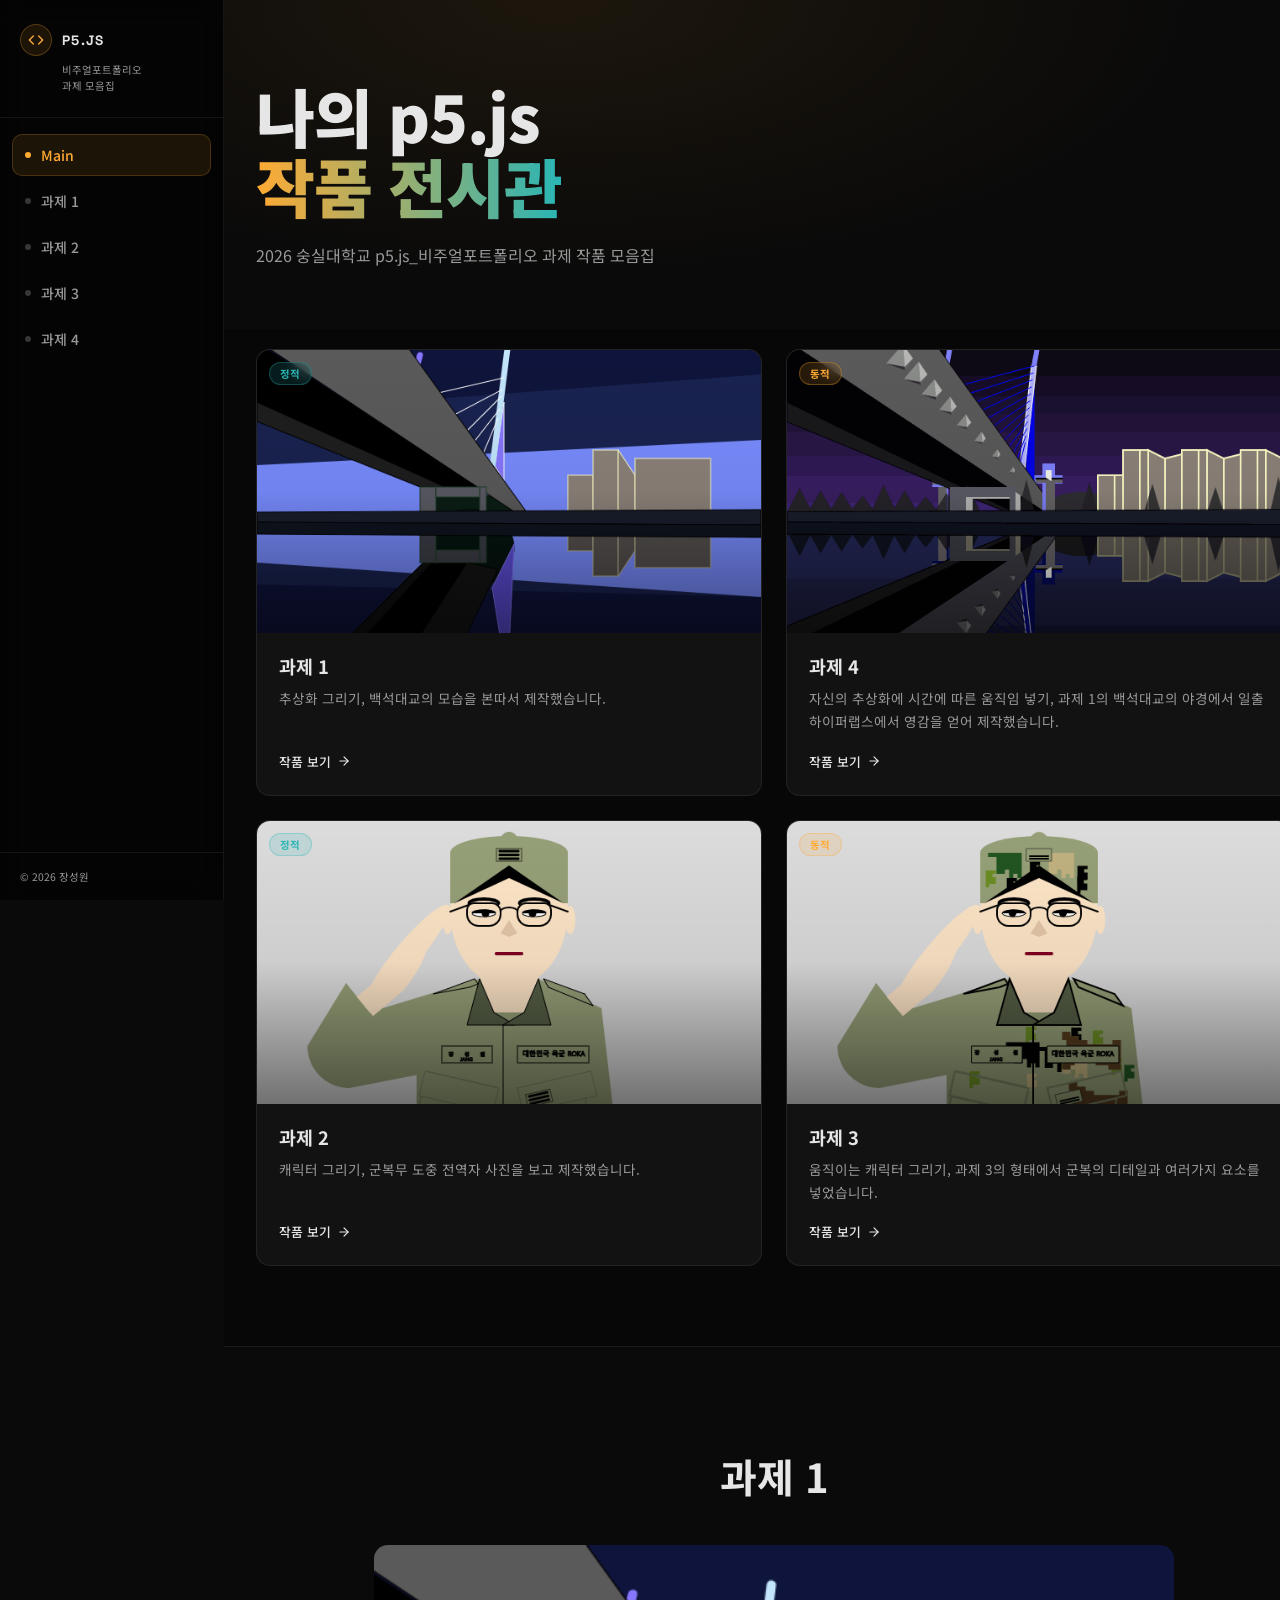
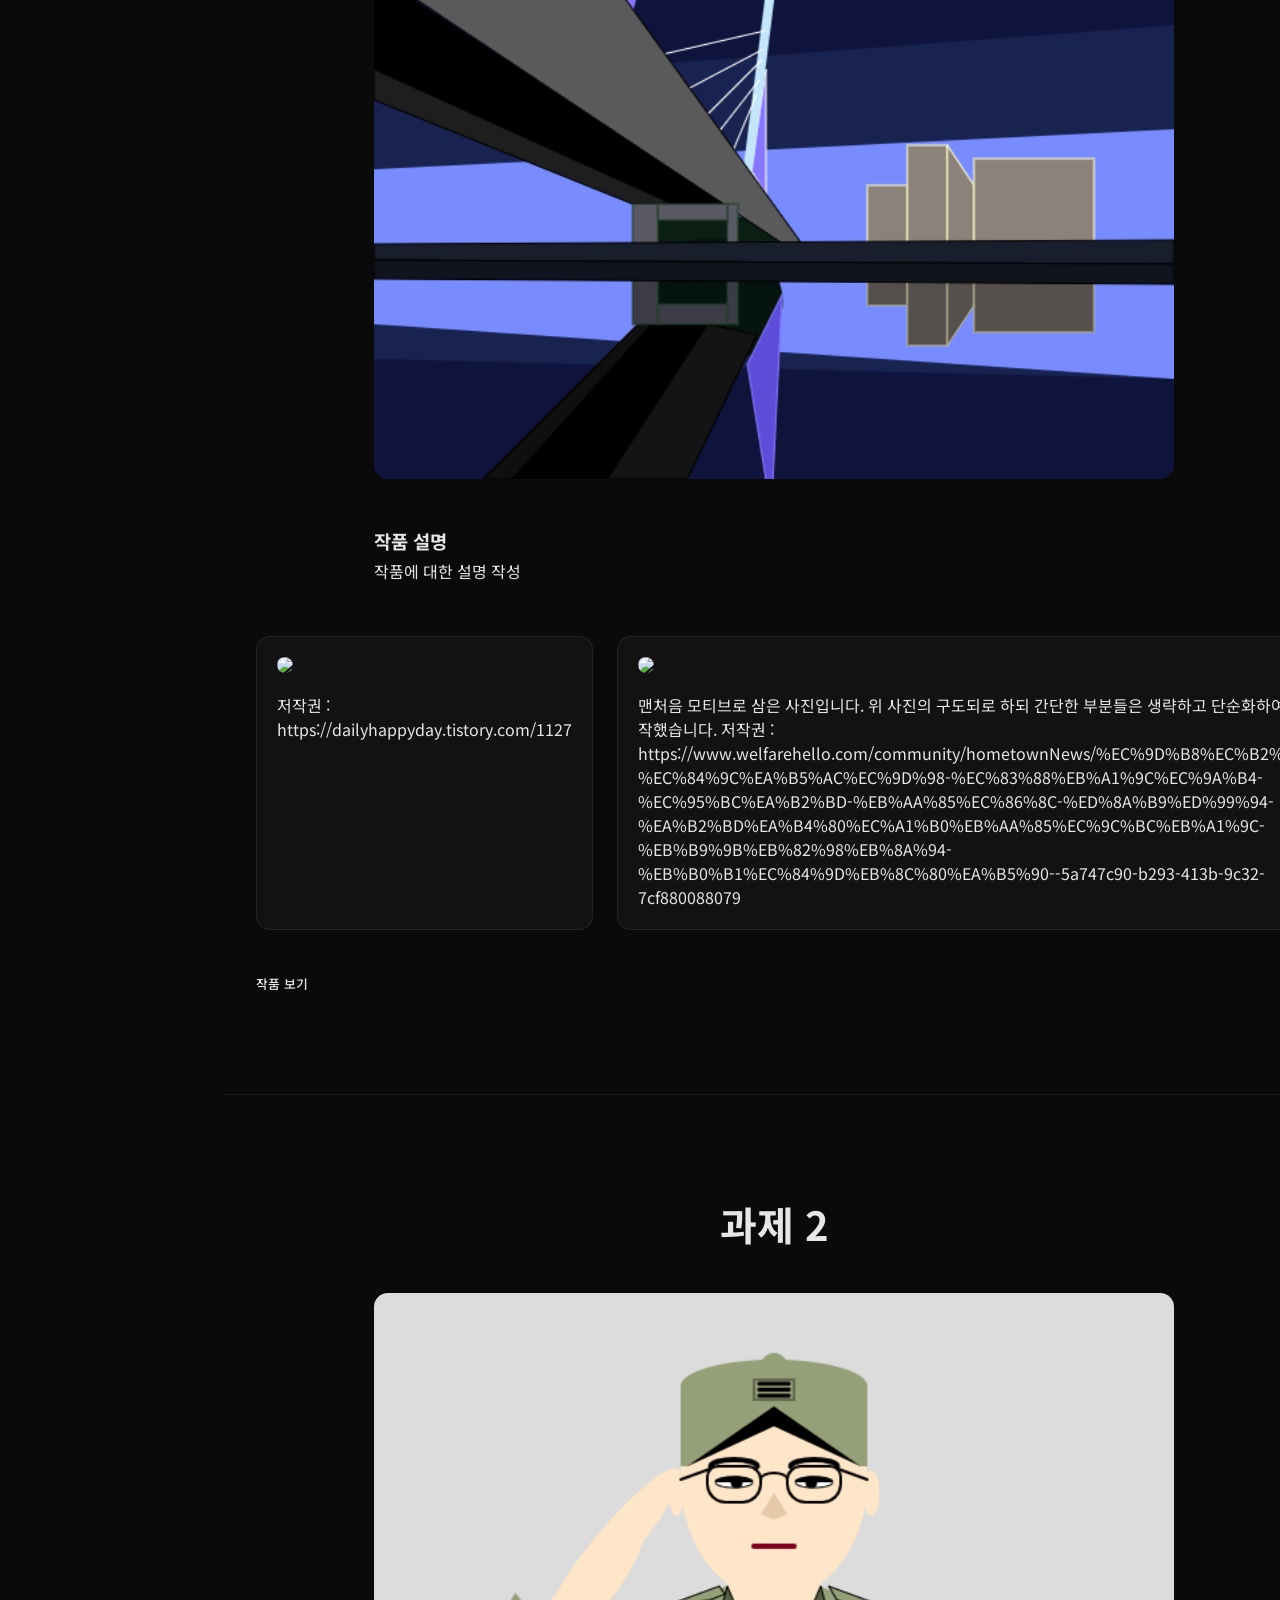
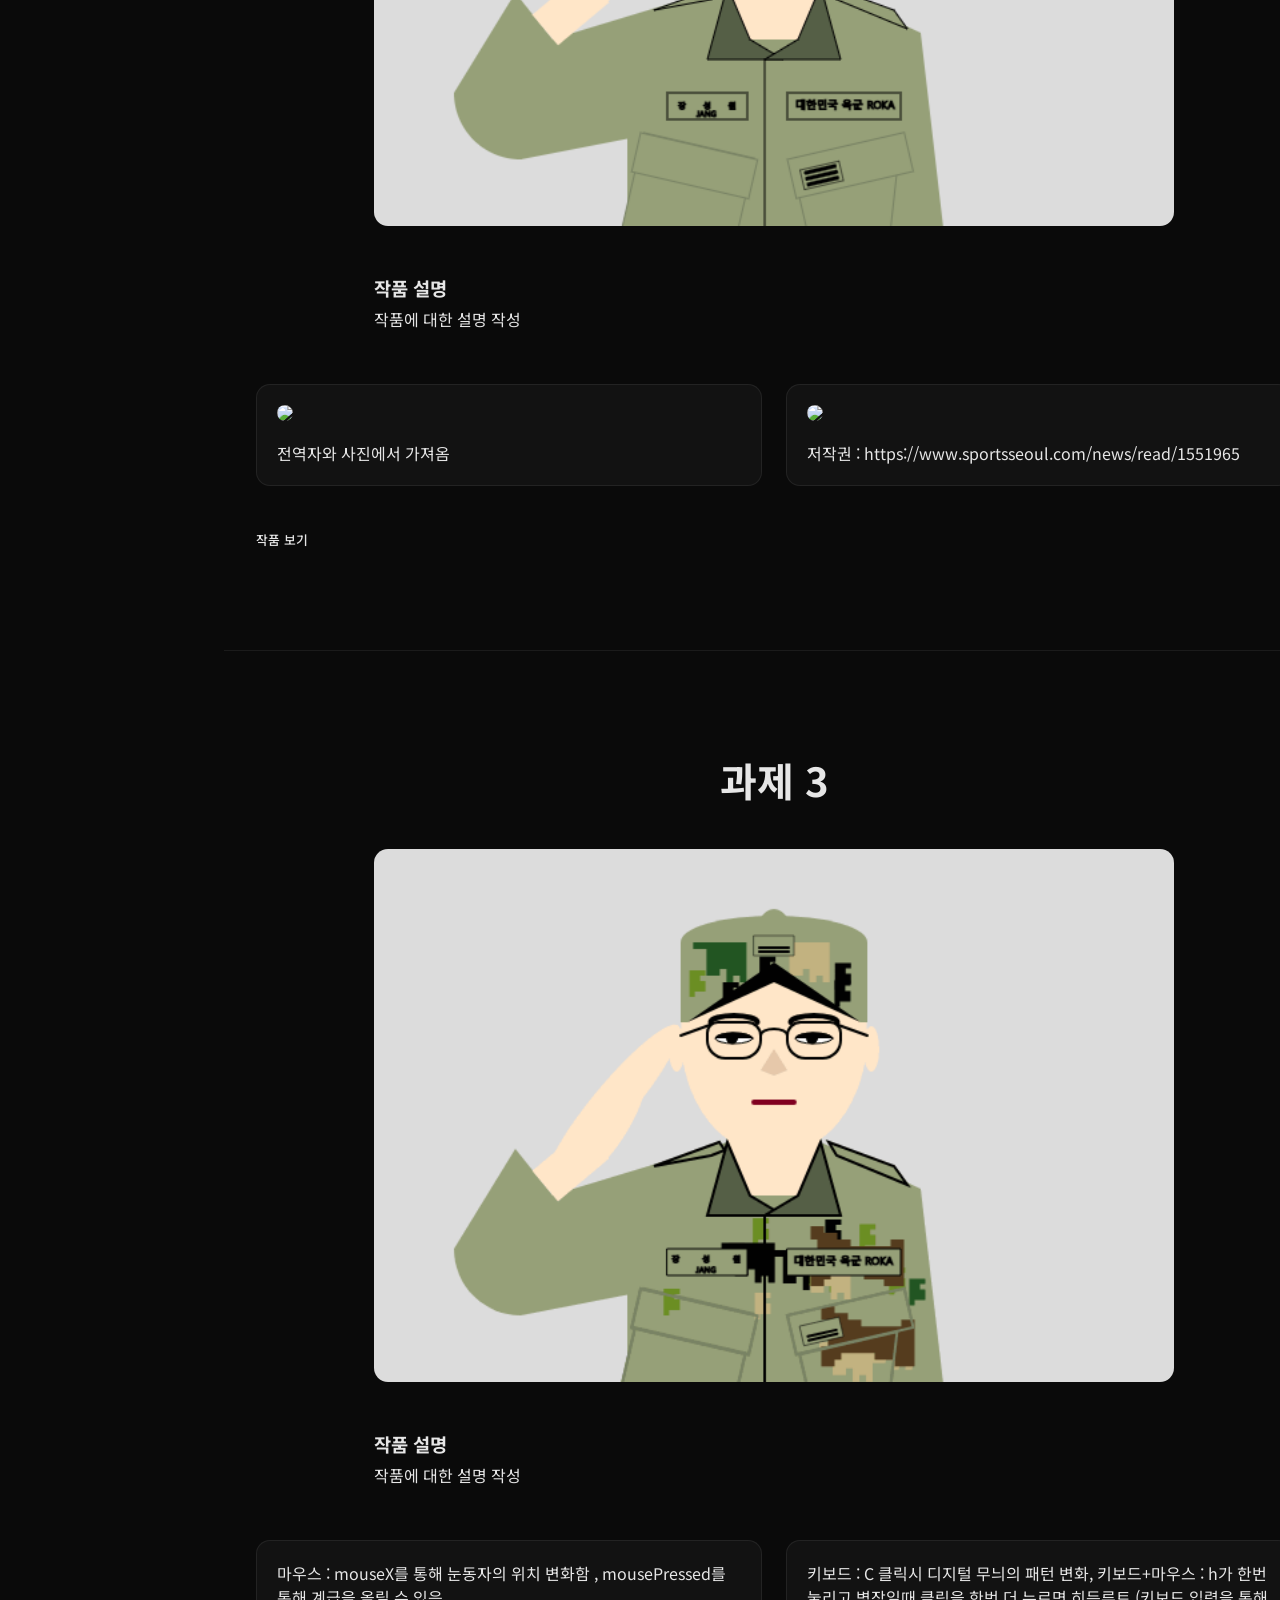
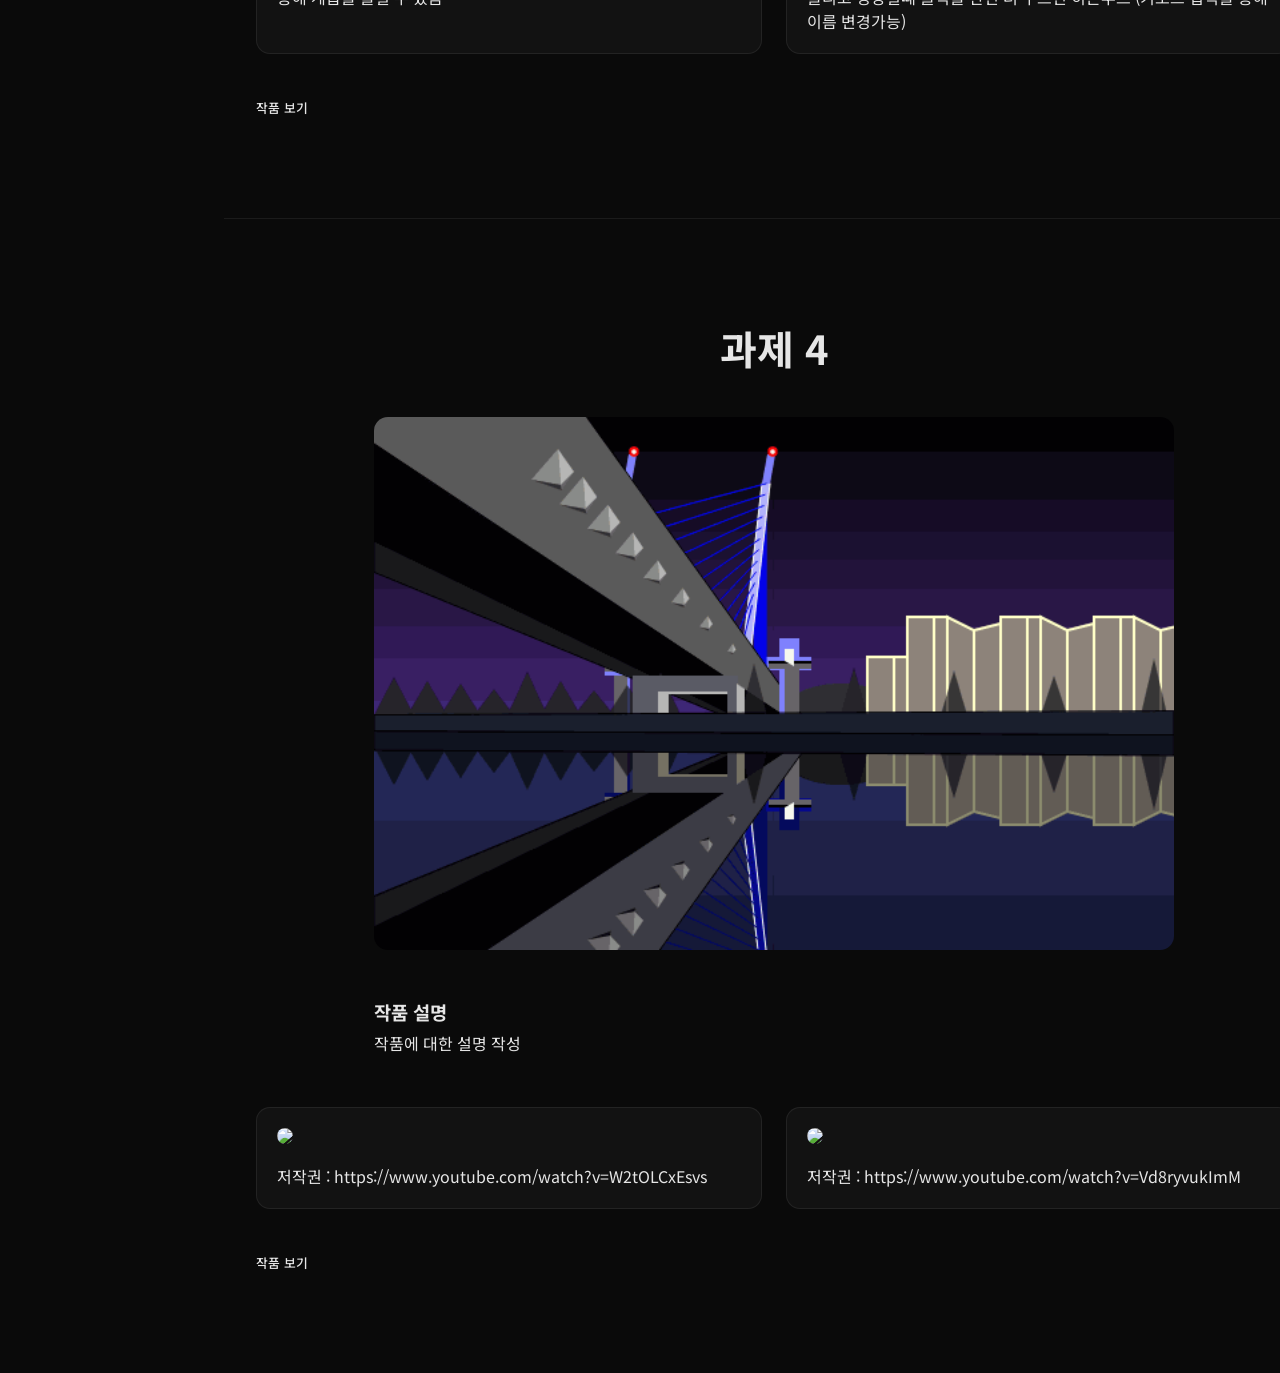
==== commit 1235f216: "Update index.html" ====
--- a/index.html
+++ b/index.html
@@ -127,13 +127,13 @@
         </div>
         <div class="motive-grid">
           <div class="motive-card">
-            <img src="assets/s1/s1_1.jpg">
+            <img src="assets/motive/s1/s1_1.jpg">
             <p>
               저작권 : https://dailyhappyday.tistory.com/1127
             </p>
           </div>
           <div class="motive-card">
-            <img src="assets/s1/s1_2.jpg">
+            <img src="assets/motive/s1/s1_2.jpg">
             <p>
               맨처음 모티브로 삼은 사진입니다. 위 사진의 구도되로 하되 간단한 부분들은 생략하고 단순화하여 제작했습니다.
               저작권 : https://www.welfarehello.com/community/hometownNews/%EC%9D%B8%EC%B2%9C-%EC%84%9C%EA%B5%AC%EC%9D%98-%EC%83%88%EB%A1%9C%EC%9A%B4-%EC%95%BC%EA%B2%BD-%EB%AA%85%EC%86%8C-%ED%8A%B9%ED%99%94-%EA%B2%BD%EA%B4%80%EC%A1%B0%EB%AA%85%EC%9C%BC%EB%A1%9C-%EB%B9%9B%EB%82%98%EB%8A%94-%EB%B0%B1%EC%84%9D%EB%8C%80%EA%B5%90--5a747c90-b293-413b-9c32-7cf880088079
@@ -159,13 +159,13 @@
         </div>
         <div class="motive-grid">
           <div class="motive-card">
-            <img src="assets/s2/s2_1.png">
+            <img src="assets/motive/s2/s2_1.png">
             <p>
               전역자와 사진에서 가져옴
             </p>
           </div>
           <div class="motive-card">
-            <img src="assets/s2/s2_2.png">
+            <img src="assets/motive/s2/s2_2.png">
             <p>
               저작권 : https://www.sportsseoul.com/news/read/1551965 
             </p>
@@ -219,13 +219,13 @@
         </div>    
         <div class="motive-grid">   
           <div class="motive-card">
-            <img src="assets/s4/s4_1.gif">
+            <img src="assets/motive/s4/s4_1.gif">
             <p>
               저작권 : https://www.youtube.com/watch?v=W2tOLCxEsvs
             </p>
           </div>    
           <div class="motive-card">
-            <img src="assets/s4/s4_2.gif">
+            <img src="assets/motive/s4/s4_2.gif">
             <p>
               저작권 : https://www.youtube.com/watch?v=Vd8ryvukImM
             </p>
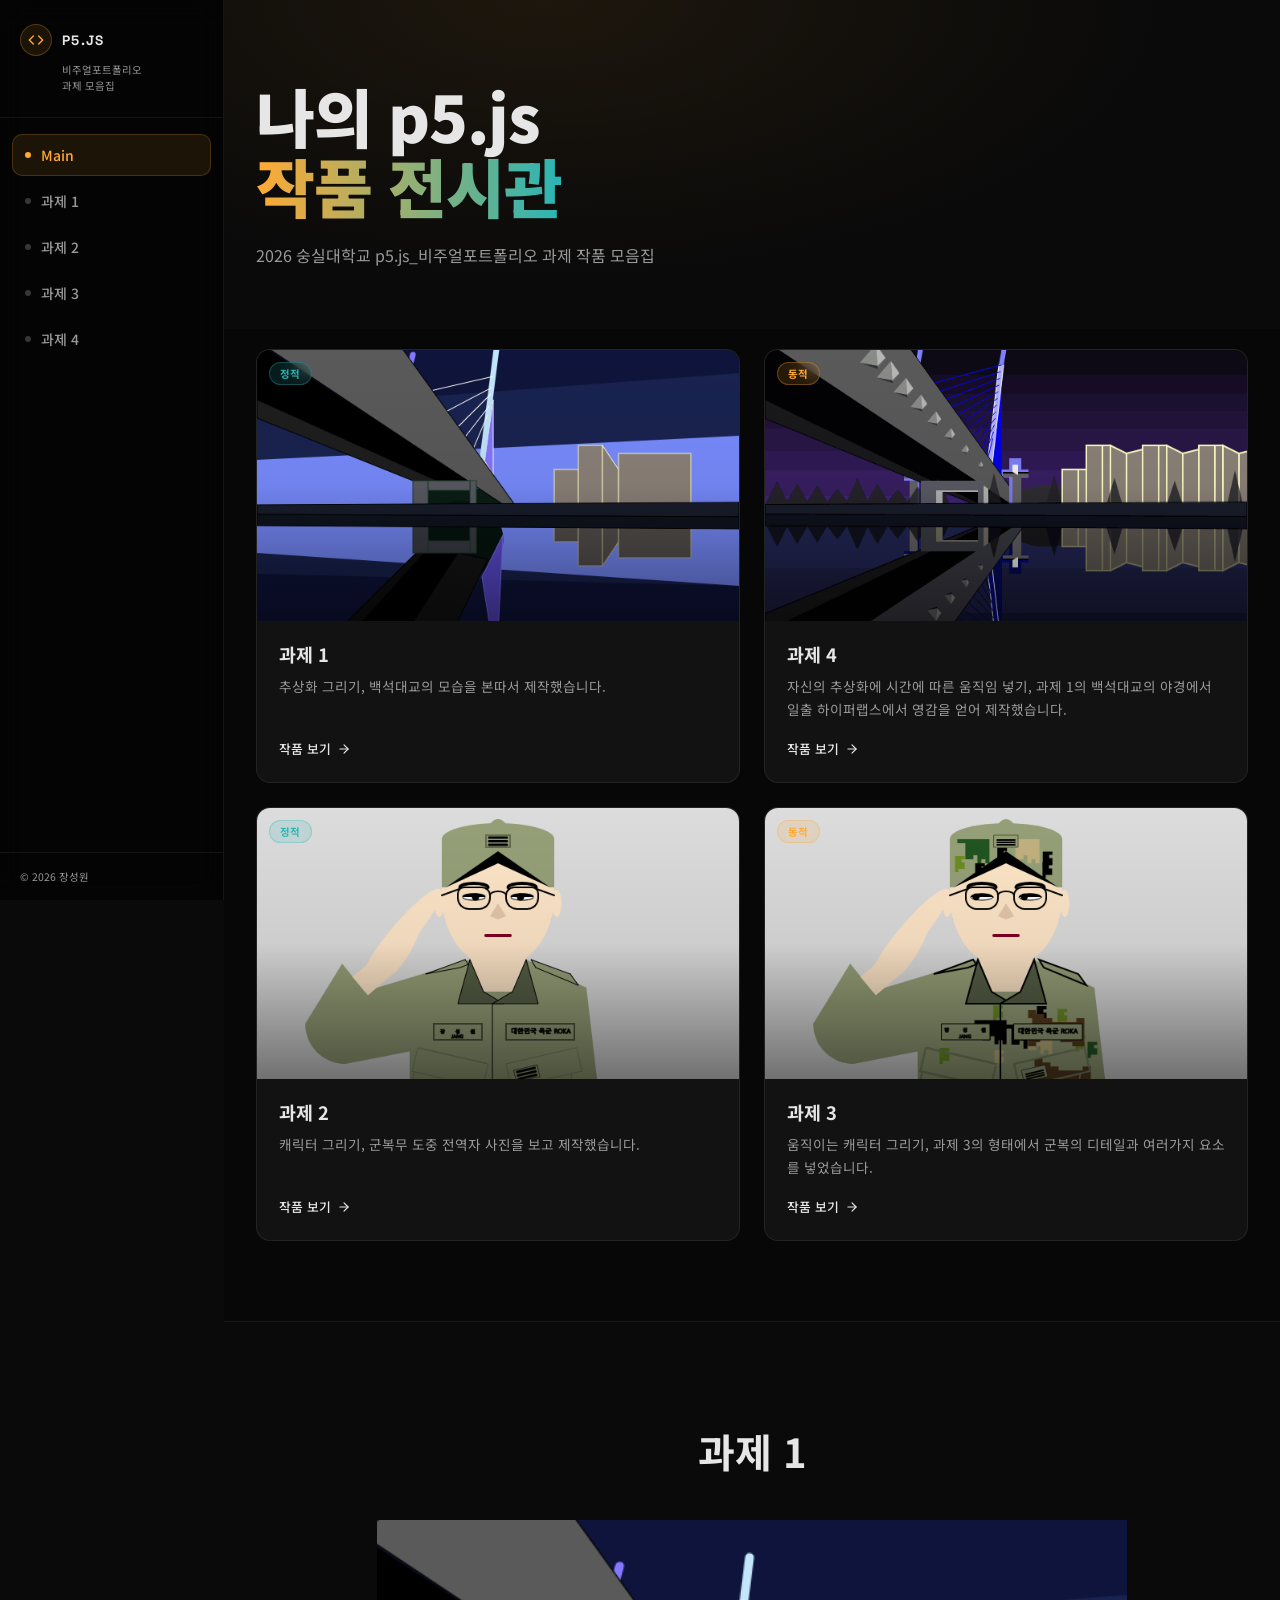
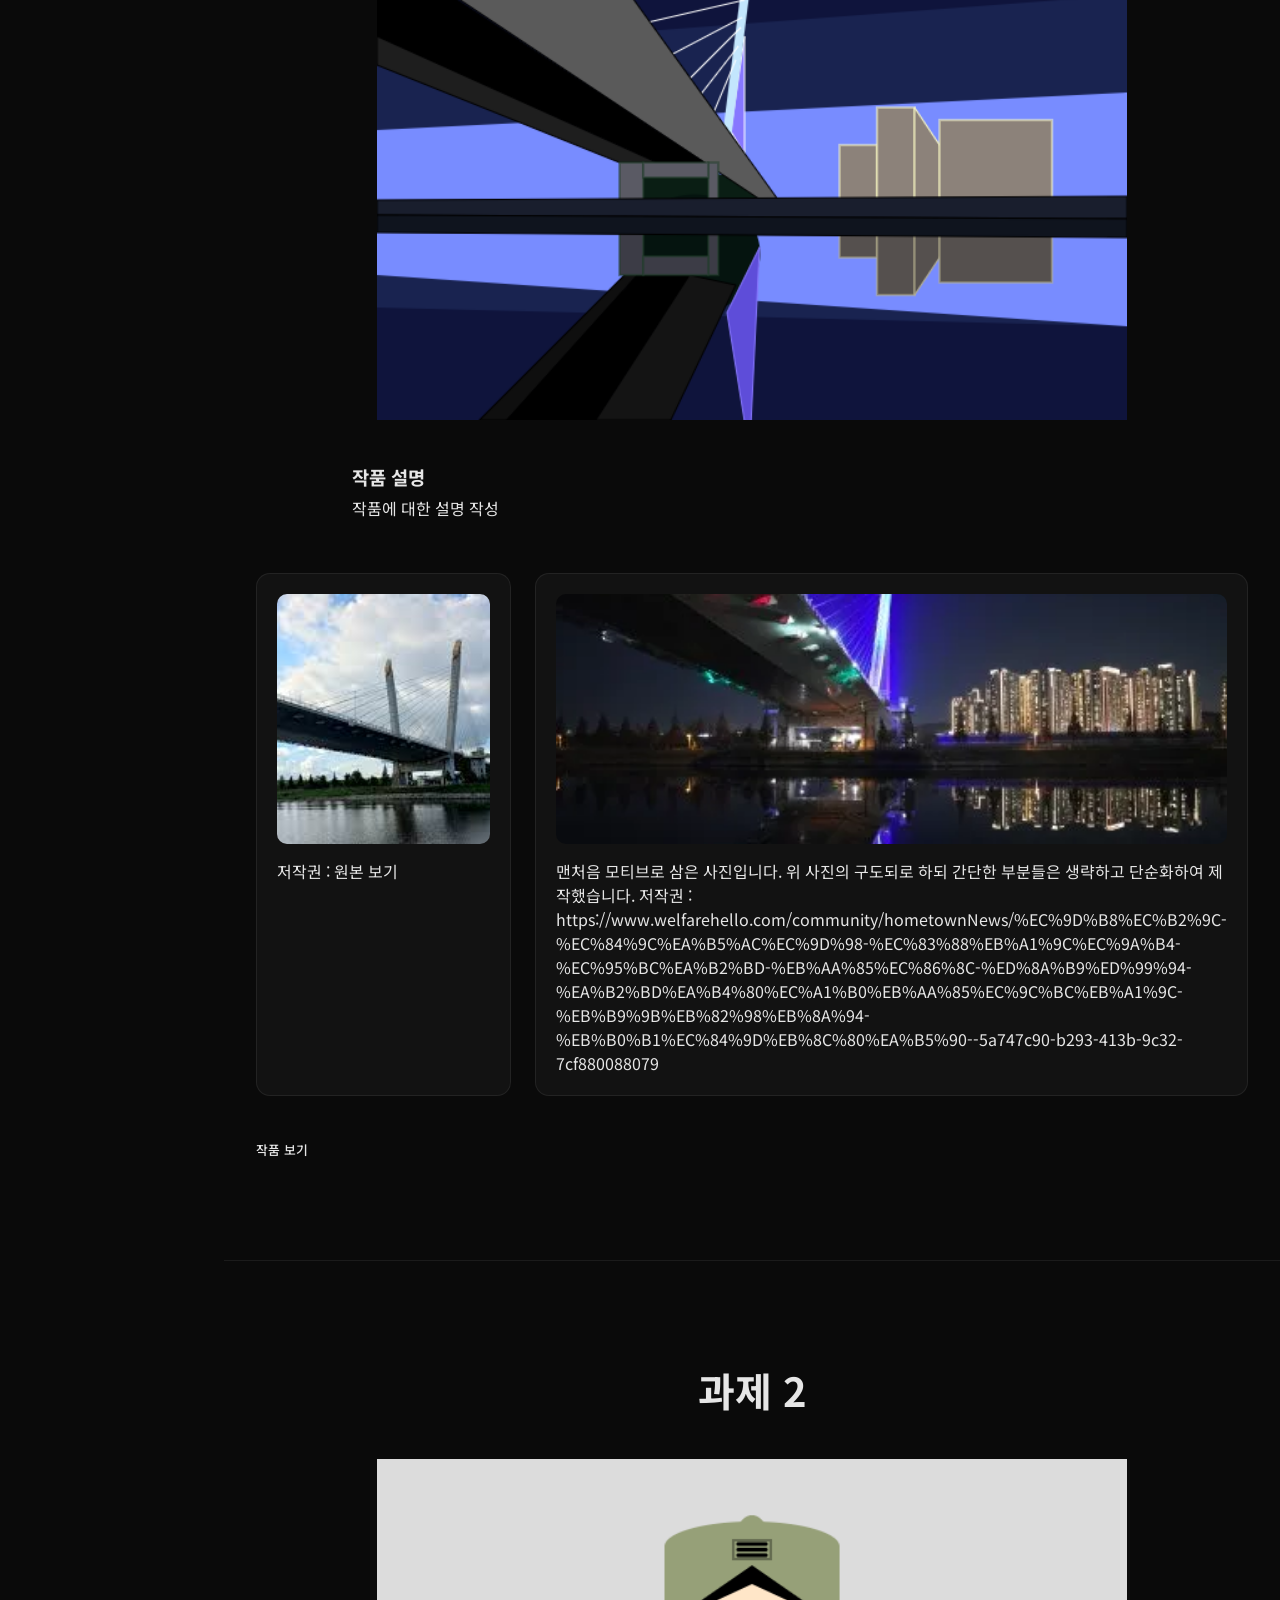
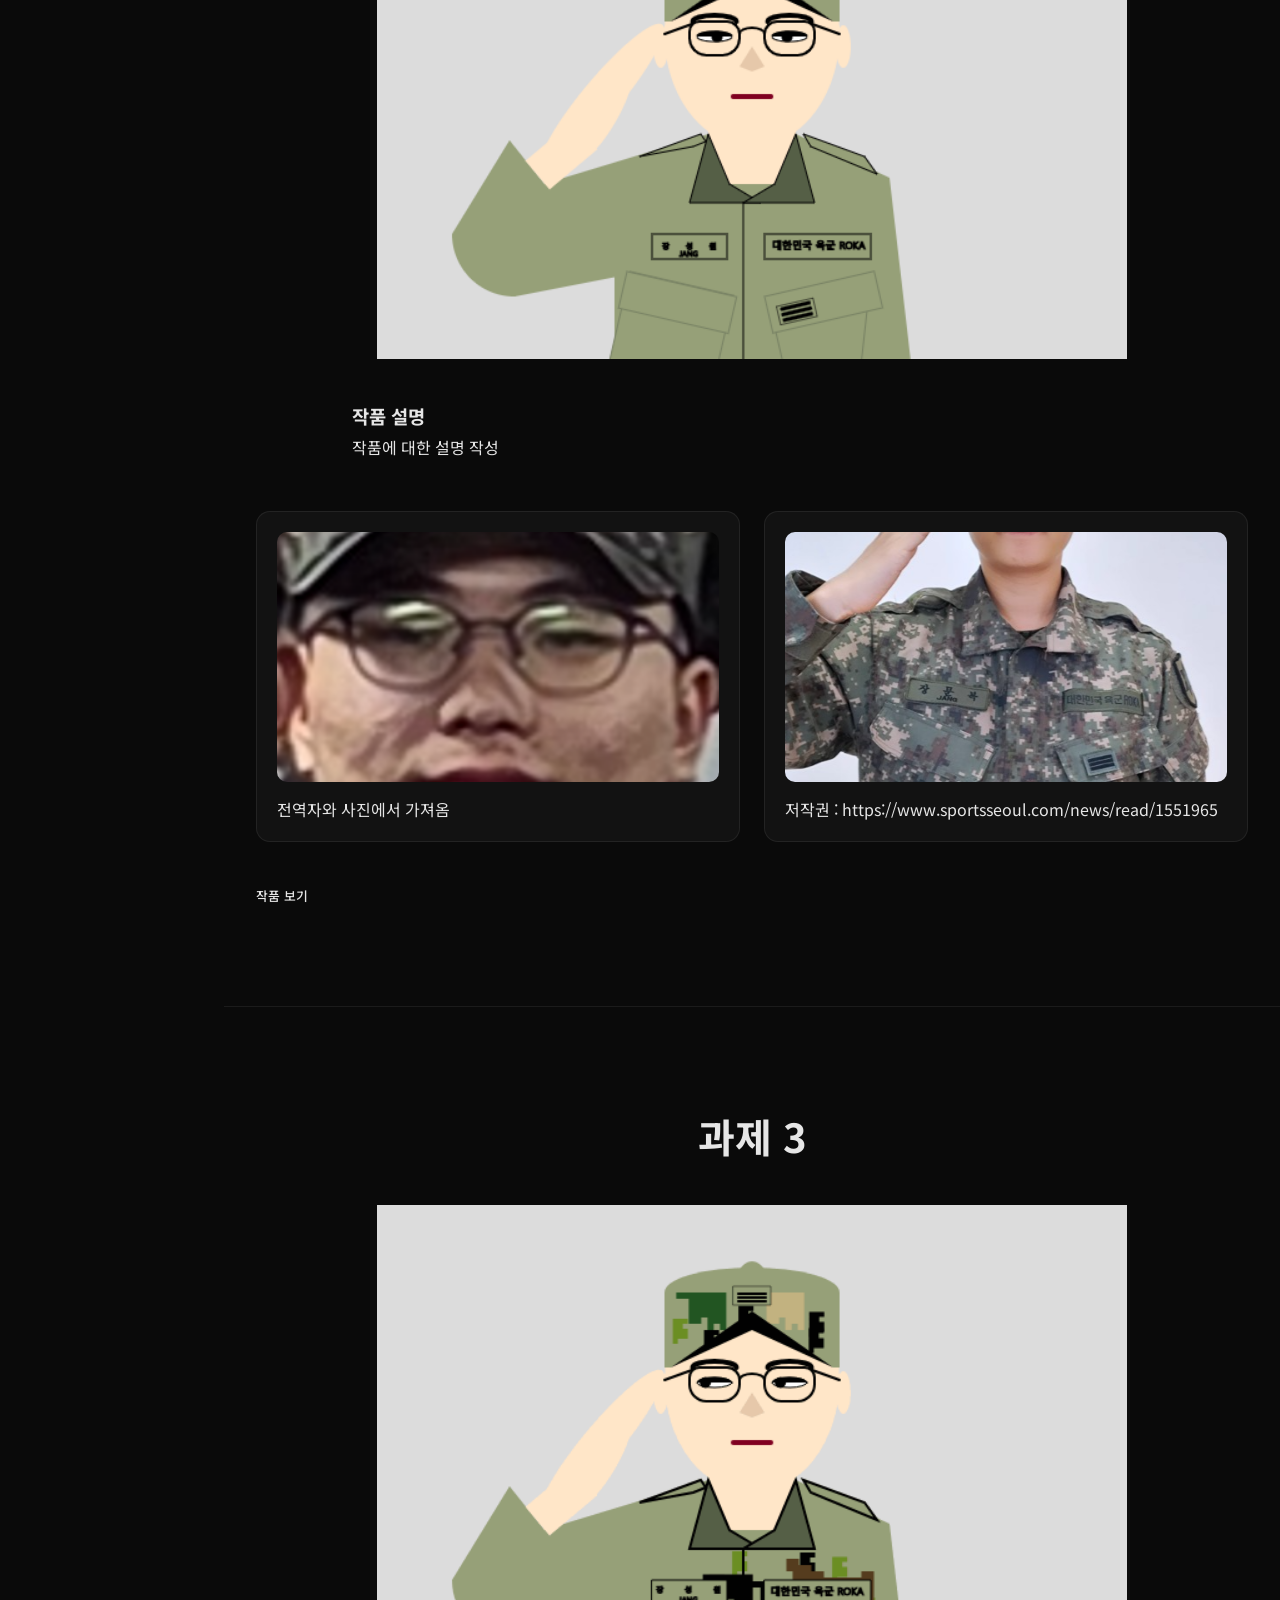
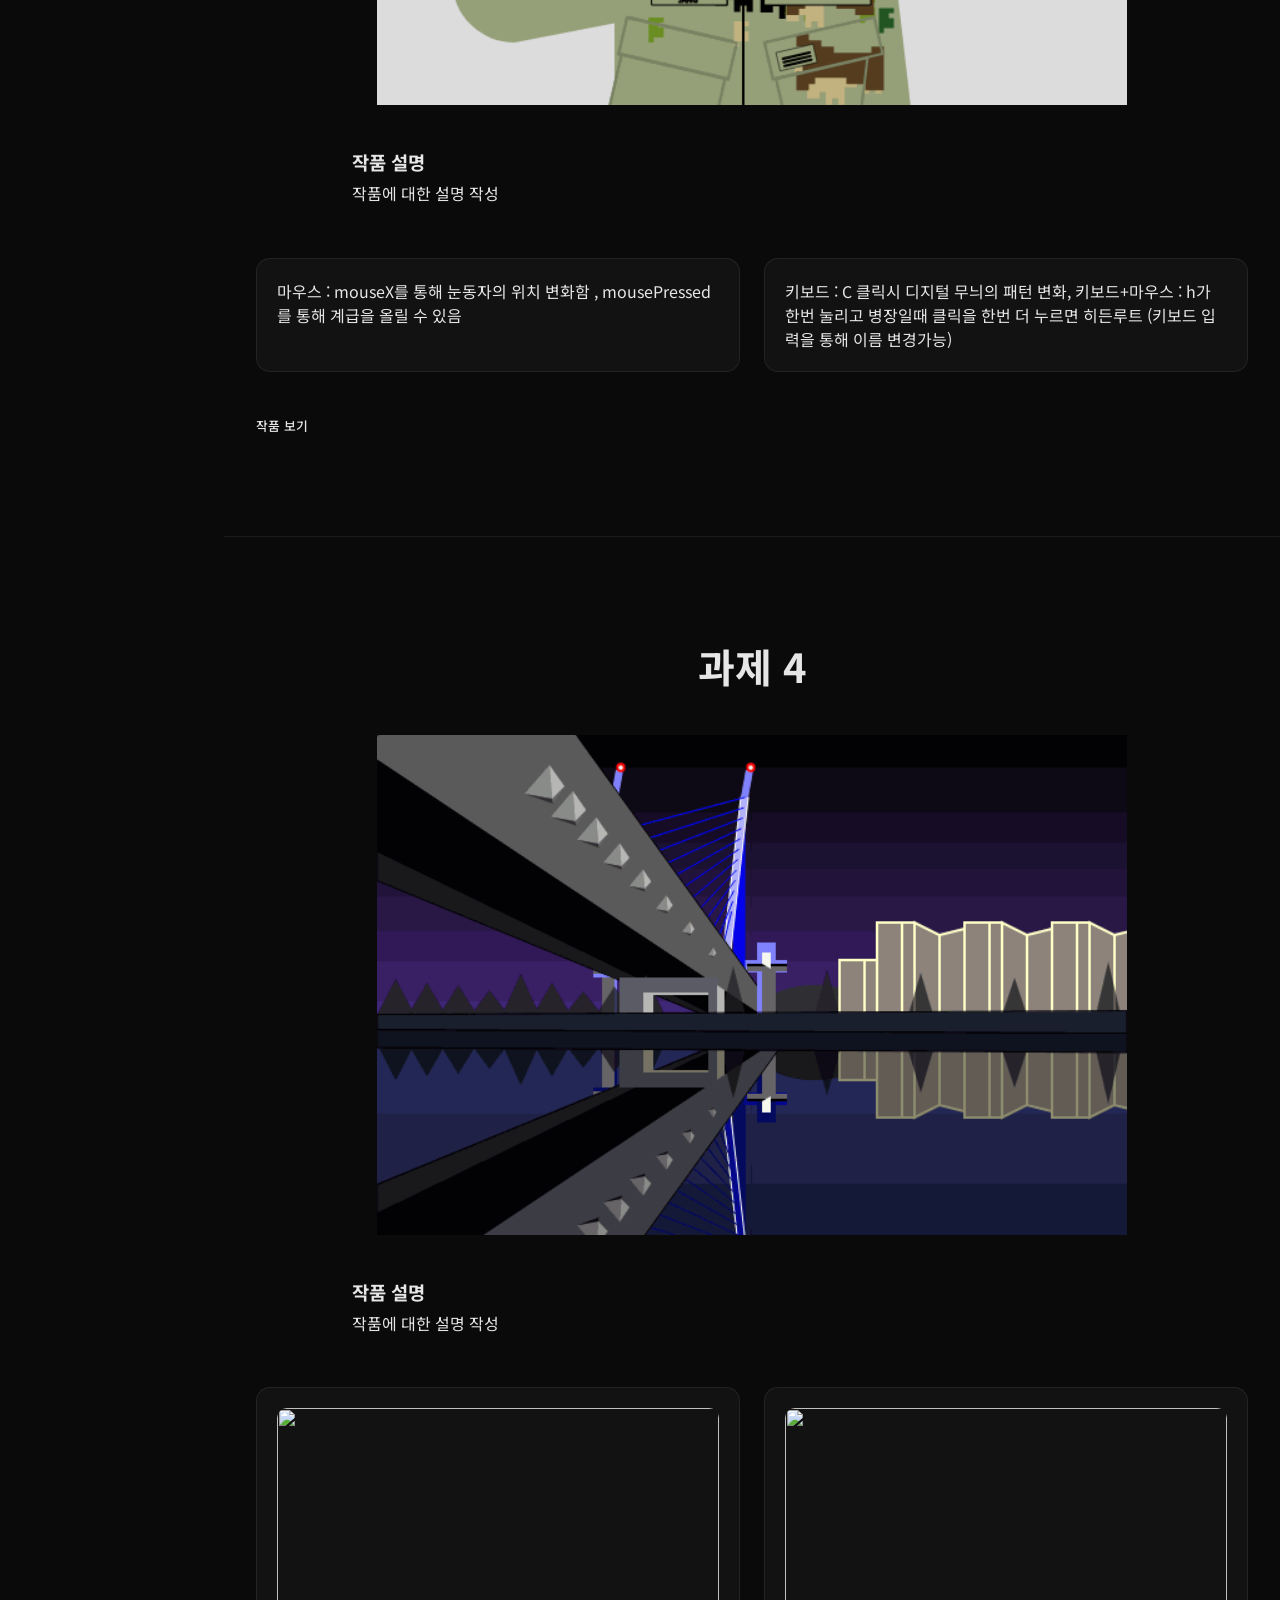
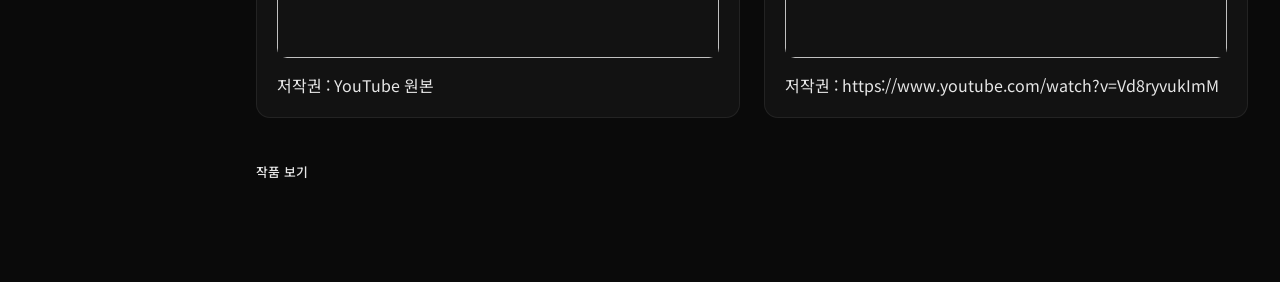
==== commit a73be854: "Update index.html" ====
--- a/index.html
+++ b/index.html
@@ -129,7 +129,11 @@
           <div class="motive-card">
             <img src="assets/motive/s1/s1_1.jpg">
             <p>
-              저작권 : https://dailyhappyday.tistory.com/1127
+              저작권 : 
+              <a href="https://dailyhappyday.tistory.com/1127"
+                 target="_blank">
+                 원본 보기
+              </a>
             </p>
           </div>
           <div class="motive-card">
@@ -221,7 +225,11 @@
           <div class="motive-card">
             <img src="assets/motive/s4/s4_1.gif">
             <p>
-              저작권 : https://www.youtube.com/watch?v=W2tOLCxEsvs
+              저작권 : 
+              <a href="https://www.youtube.com/watch?v=W2tOLCxEsvs"
+                target="_blank">
+                YouTube 원본
+              </a>
             </p>
           </div>    
           <div class="motive-card">
--- a/style.css
+++ b/style.css
@@ -483,3 +483,24 @@
   border-radius:10px;
   margin-bottom:15px;
 }
+
+.project-image img{
+  width: 100%;
+  max-width: 900px;
+
+  height: 500px;      /* 모든 작품 이미지 높이 고정 */
+  object-fit: contain;
+
+  display: block;
+  margin: 0 auto;
+}
+
+.motive-card img{
+  width: 100%;
+
+  height: 250px;      /* 모든 모티브 이미지 높이 동일 */
+  object-fit: cover;
+
+  display: block;
+  border-radius: 10px;
+}
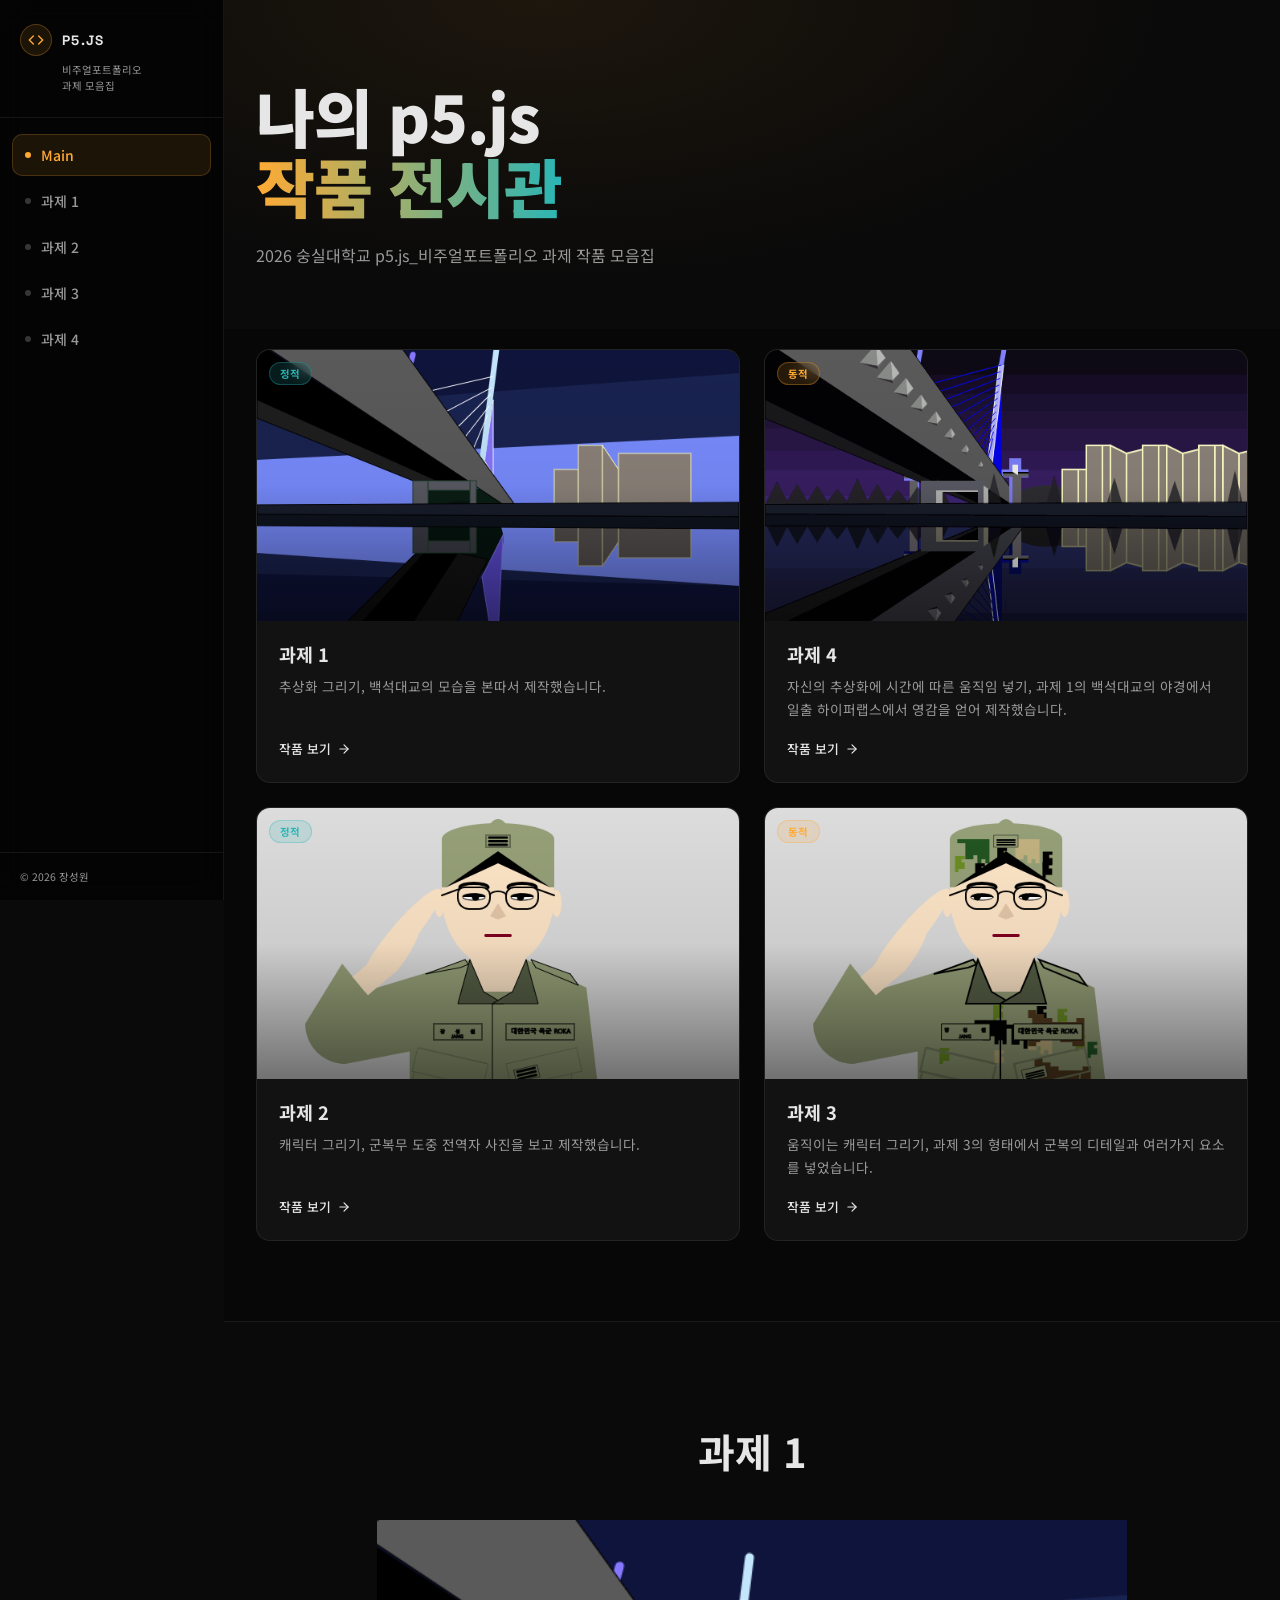
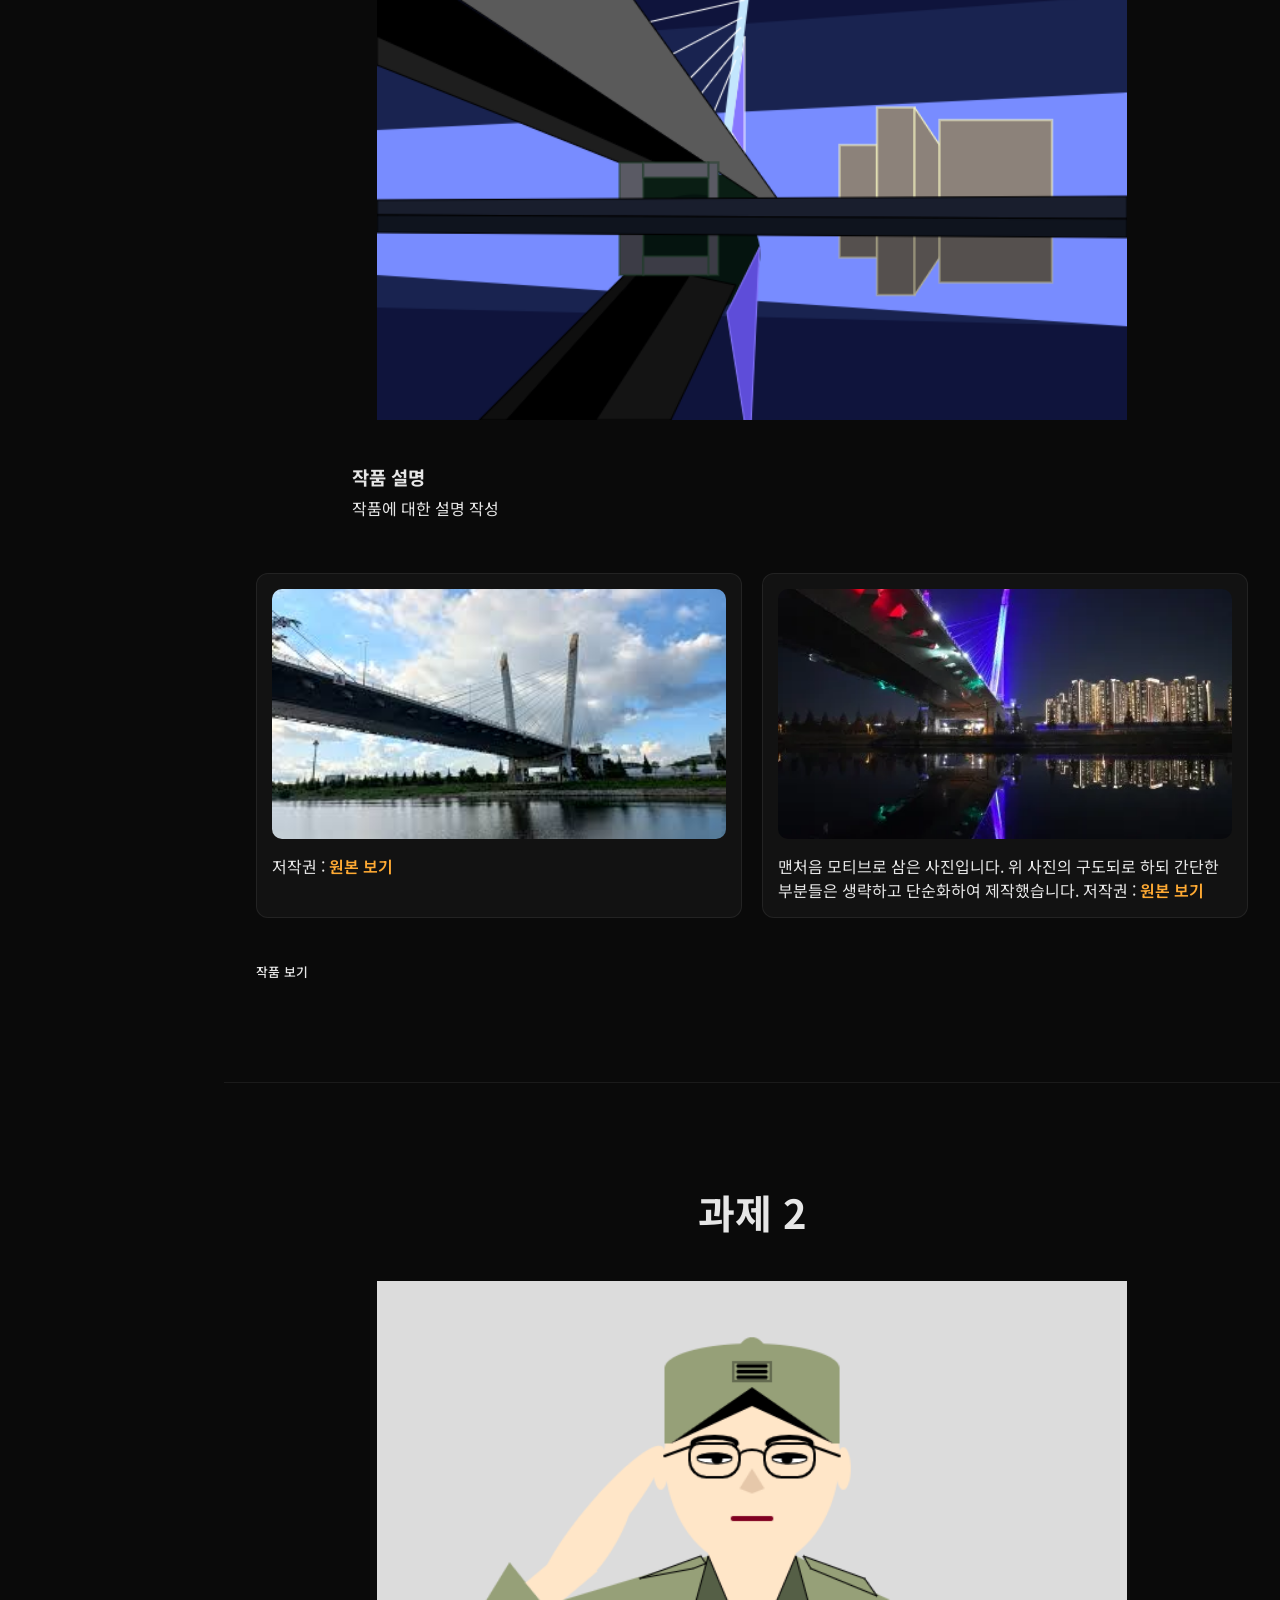
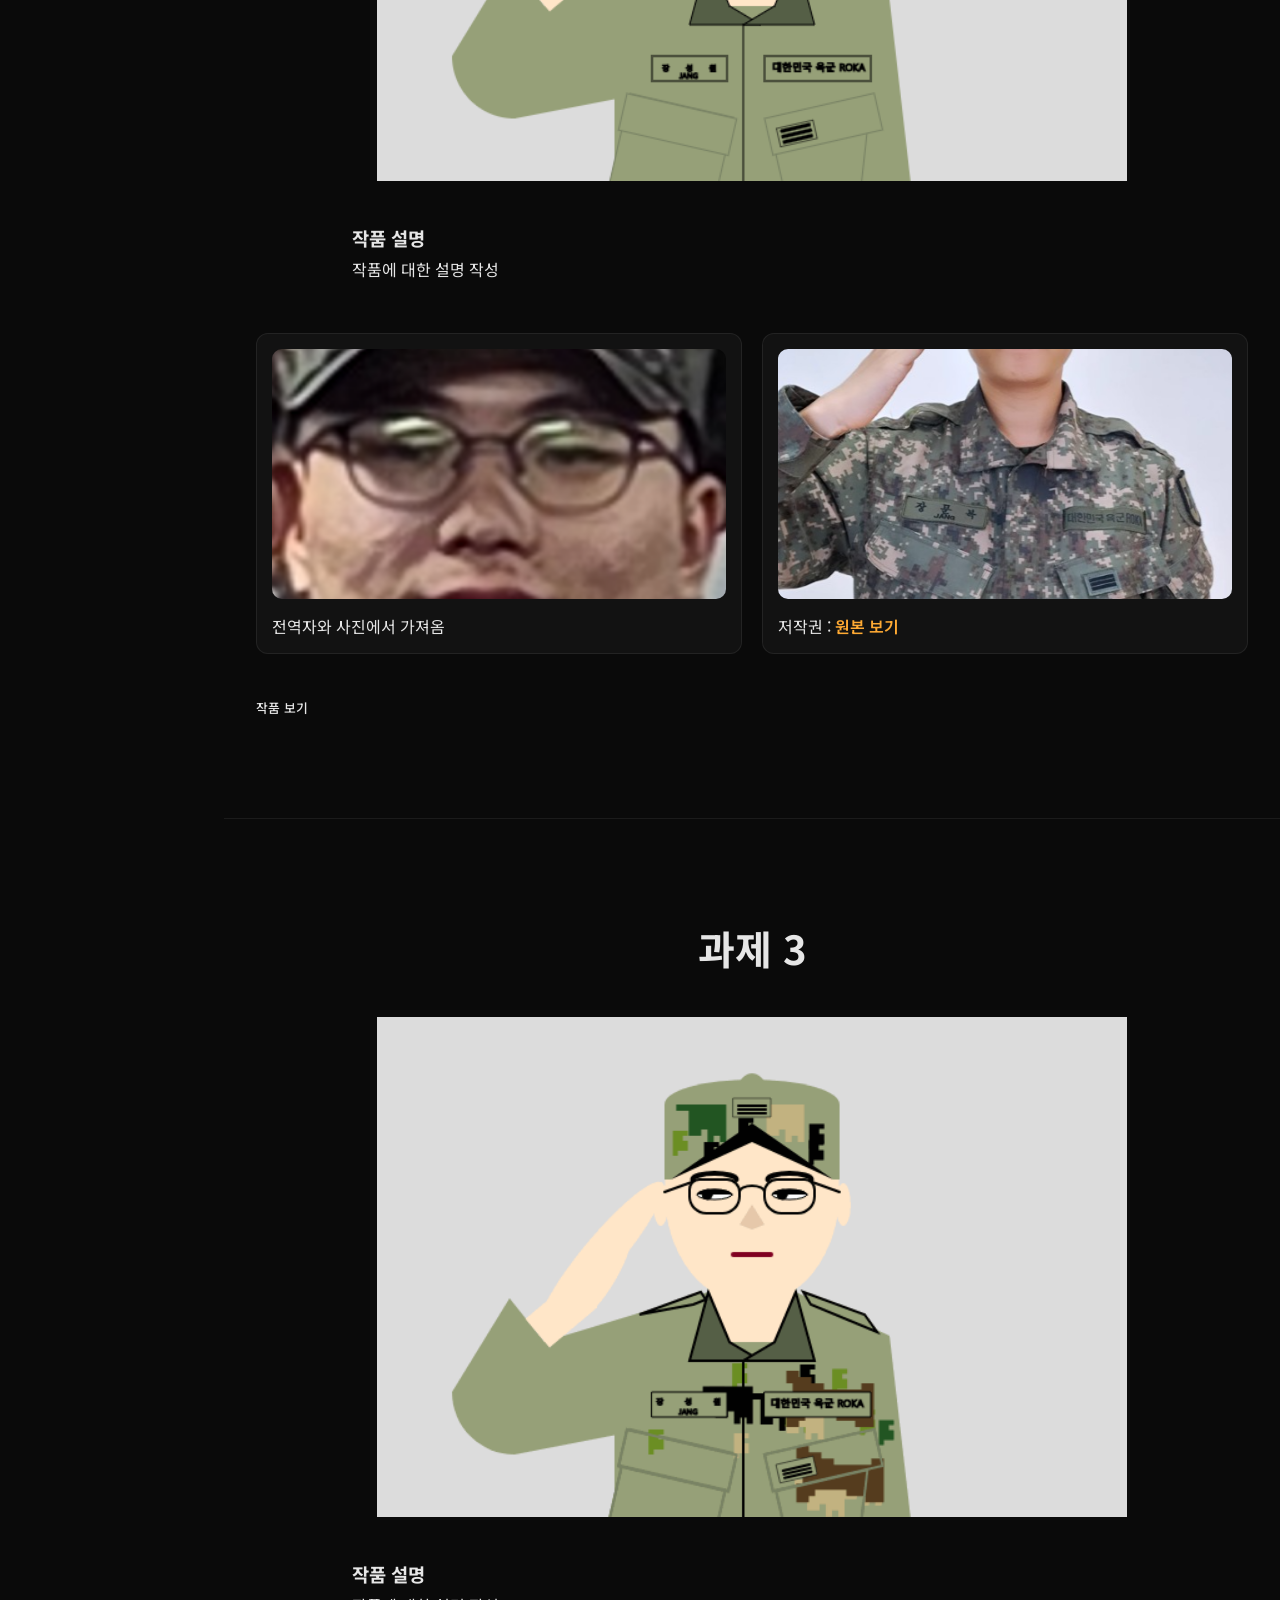
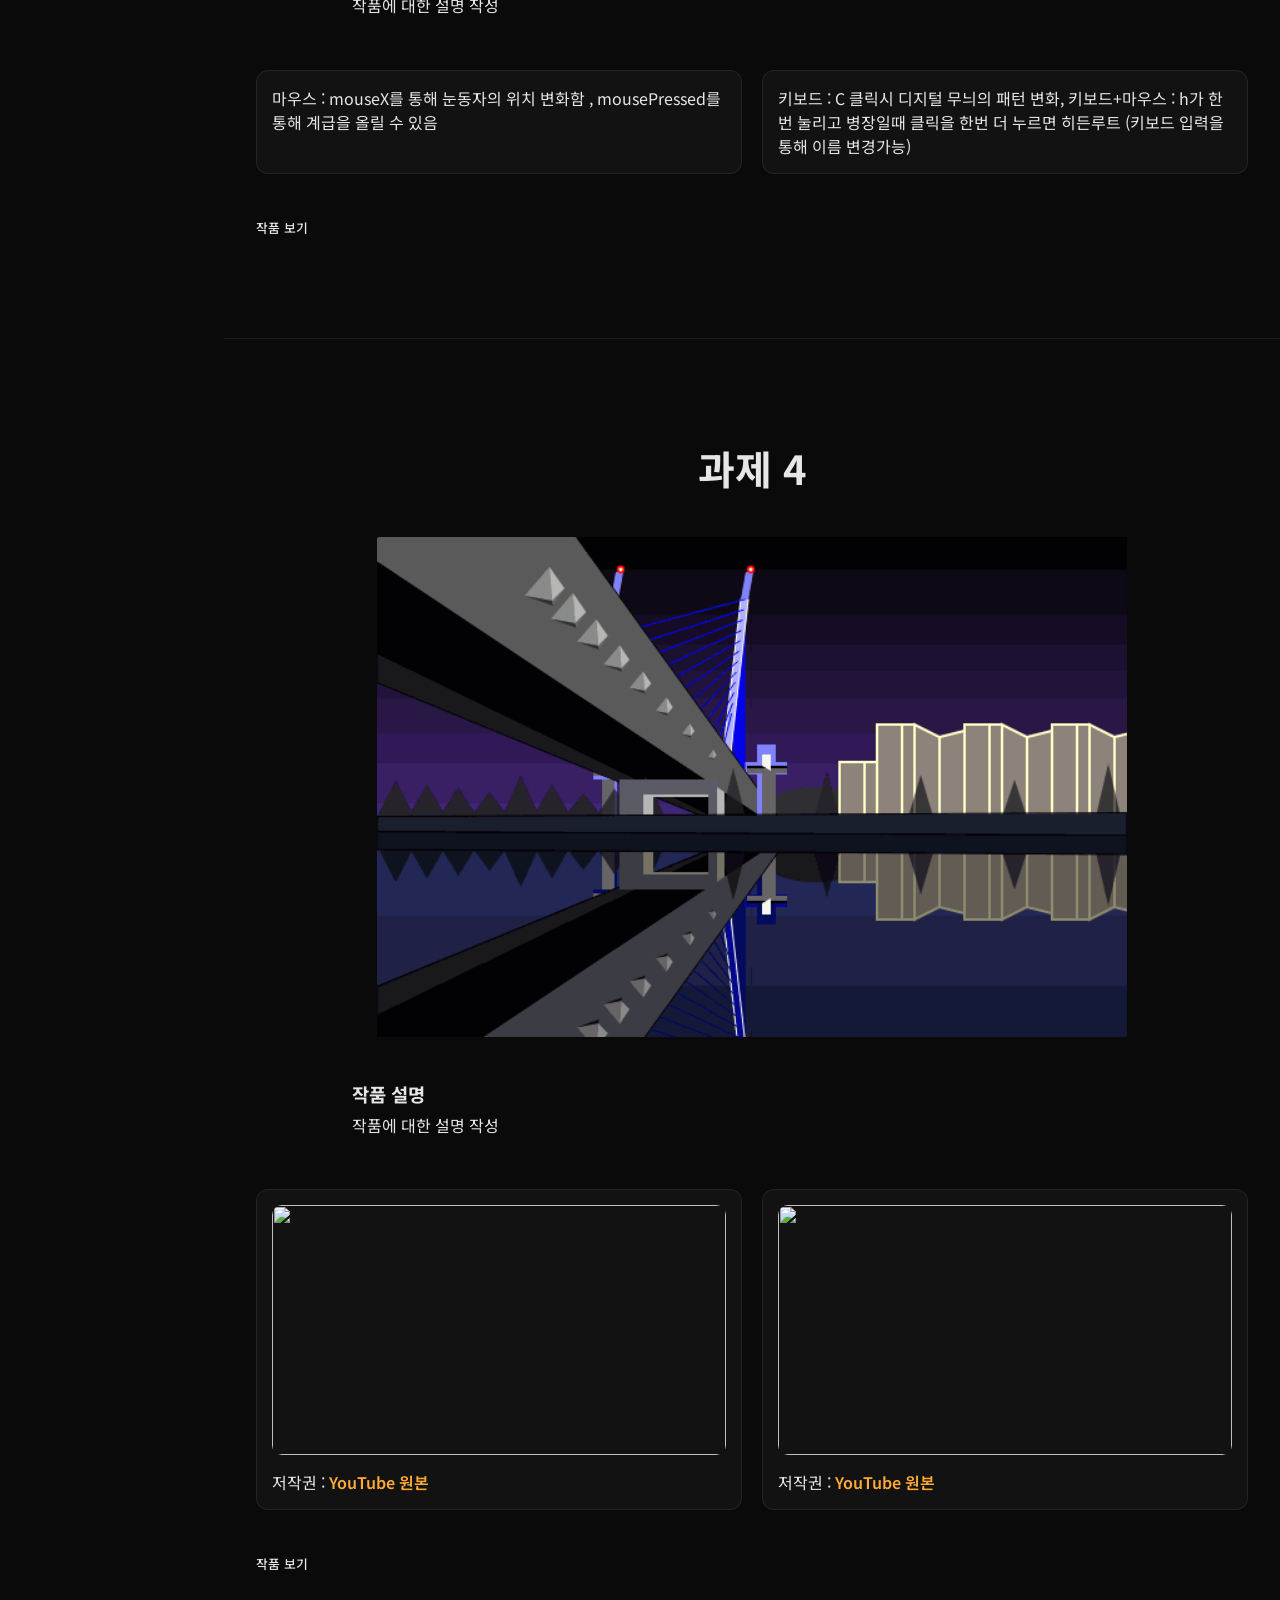
==== commit 030c0c34: "Update index.html" ====
--- a/index.html
+++ b/index.html
@@ -140,7 +140,10 @@
             <img src="assets/motive/s1/s1_2.jpg">
             <p>
               맨처음 모티브로 삼은 사진입니다. 위 사진의 구도되로 하되 간단한 부분들은 생략하고 단순화하여 제작했습니다.
-              저작권 : https://www.welfarehello.com/community/hometownNews/%EC%9D%B8%EC%B2%9C-%EC%84%9C%EA%B5%AC%EC%9D%98-%EC%83%88%EB%A1%9C%EC%9A%B4-%EC%95%BC%EA%B2%BD-%EB%AA%85%EC%86%8C-%ED%8A%B9%ED%99%94-%EA%B2%BD%EA%B4%80%EC%A1%B0%EB%AA%85%EC%9C%BC%EB%A1%9C-%EB%B9%9B%EB%82%98%EB%8A%94-%EB%B0%B1%EC%84%9D%EB%8C%80%EA%B5%90--5a747c90-b293-413b-9c32-7cf880088079
+              저작권 :
+              <a href="https://www.welfarehello.com/community/hometownNews/%EC%9D%B8%EC%B2%9C-%EC%84%9C%EA%B5%AC%EC%9D%98-%EC%83%88%EB%A1%9C%EC%9A%B4-%EC%95%BC%EA%B2%BD-%EB%AA%85%EC%86%8C-%ED%8A%B9%ED%99%94-%EA%B2%BD%EA%B4%80%EC%A1%B0%EB%AA%85%EC%9C%BC%EB%A1%9C-%EB%B9%9B%EB%82%98%EB%8A%94-%EB%B0%B1%EC%84%9D%EB%8C%80%EA%B5%90--5a747c90-b293-413b-9c32-7cf880088079">
+                 원본 보기
+              </a>
             </p>
           </div>
         </div>
@@ -171,7 +174,12 @@
           <div class="motive-card">
             <img src="assets/motive/s2/s2_2.png">
             <p>
-              저작권 : https://www.sportsseoul.com/news/read/1551965 
+              저작권 : 
+              <a href="https://www.sportsseoul.com/news/read/1551965"
+                 target="_blank">
+                 원본 보기
+              </a>
+        
             </p>
           </div>
         </div>
@@ -235,7 +243,11 @@
           <div class="motive-card">
             <img src="assets/motive/s4/s4_2.gif">
             <p>
-              저작권 : https://www.youtube.com/watch?v=Vd8ryvukImM
+              저작권 : 
+              <a href="https://www.youtube.com/watch?v=Vd8ryvukImM"
+                target="_blank">
+                YouTube 원본
+              </a>
             </p>
           </div>    
         </div> 
--- a/style.css
+++ b/style.css
@@ -488,7 +488,7 @@
   width: 100%;
   max-width: 900px;
 
-  height: 500px;      /* 모든 작품 이미지 높이 고정 */
+  height: 500px;      
   object-fit: contain;
 
   display: block;
@@ -498,9 +498,34 @@
 .motive-card img{
   width: 100%;
 
-  height: 250px;      /* 모든 모티브 이미지 높이 동일 */
+  height: 250px;      
   object-fit: cover;
 
   display: block;
   border-radius: 10px;
 }
+
+.motive-card a{
+  color: #ffaa33;
+  text-decoration: none;
+  font-weight: 600;
+}
+
+.motive-card a:hover{
+  text-decoration: underline;
+}
+
+.motive-grid{
+  display: grid;
+  grid-template-columns: repeat(2, 1fr);
+  gap: 20px;
+}
+
+.motive-card{
+  background: #121212;
+  padding: 15px;
+  border-radius: 12px;
+
+  display: flex;
+  flex-direction: column;
+}
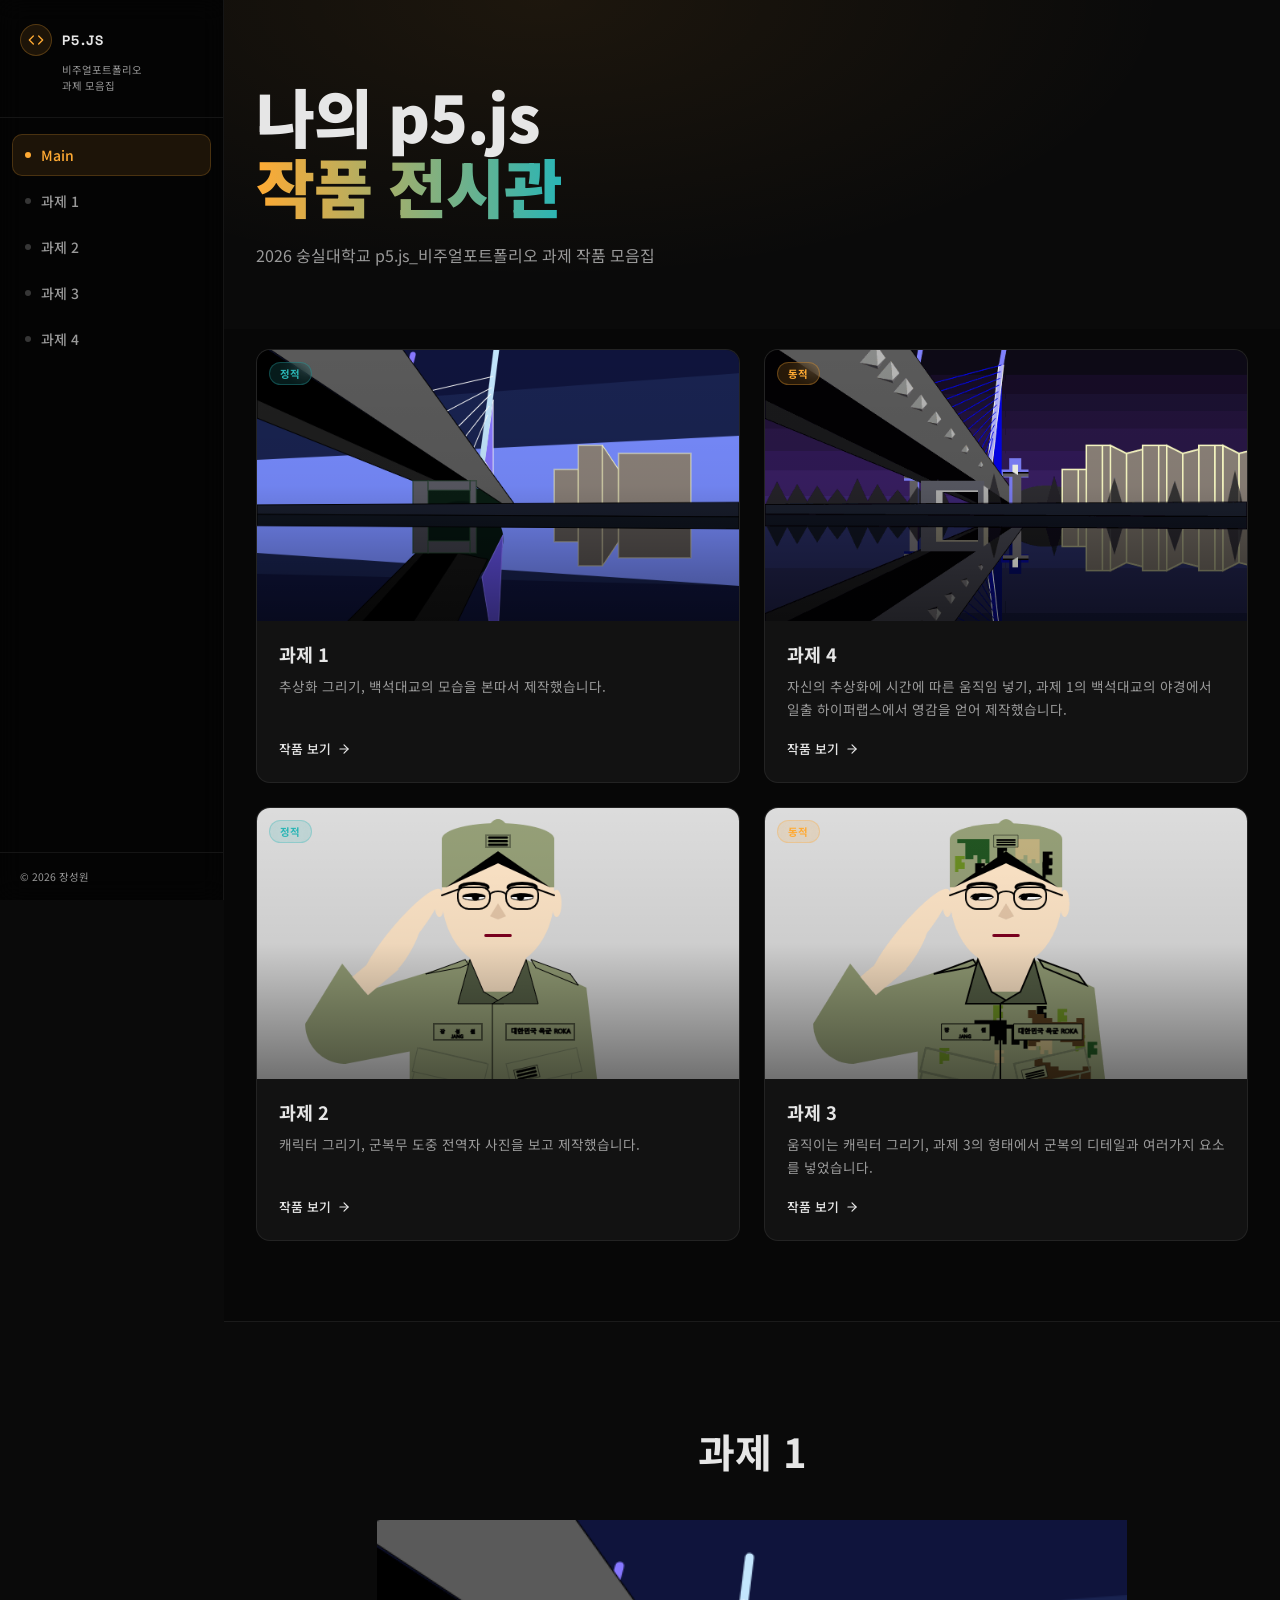
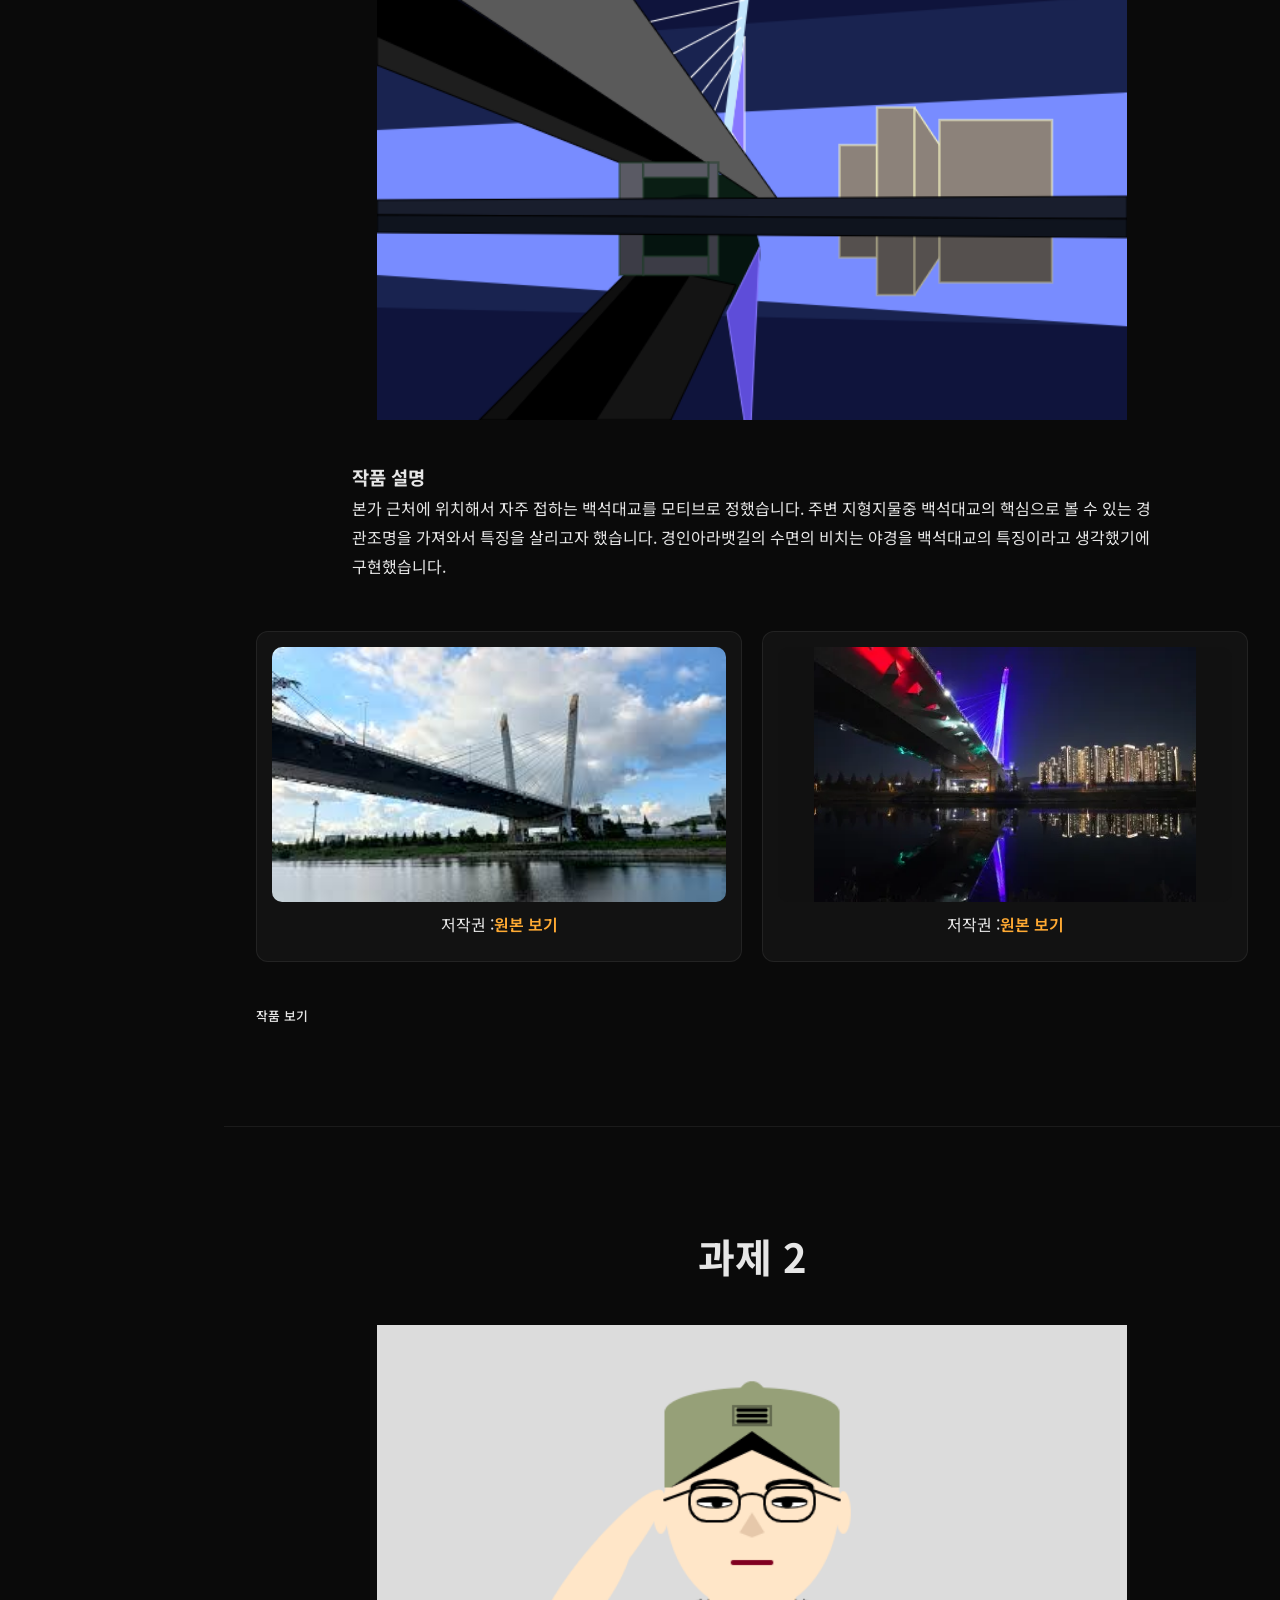
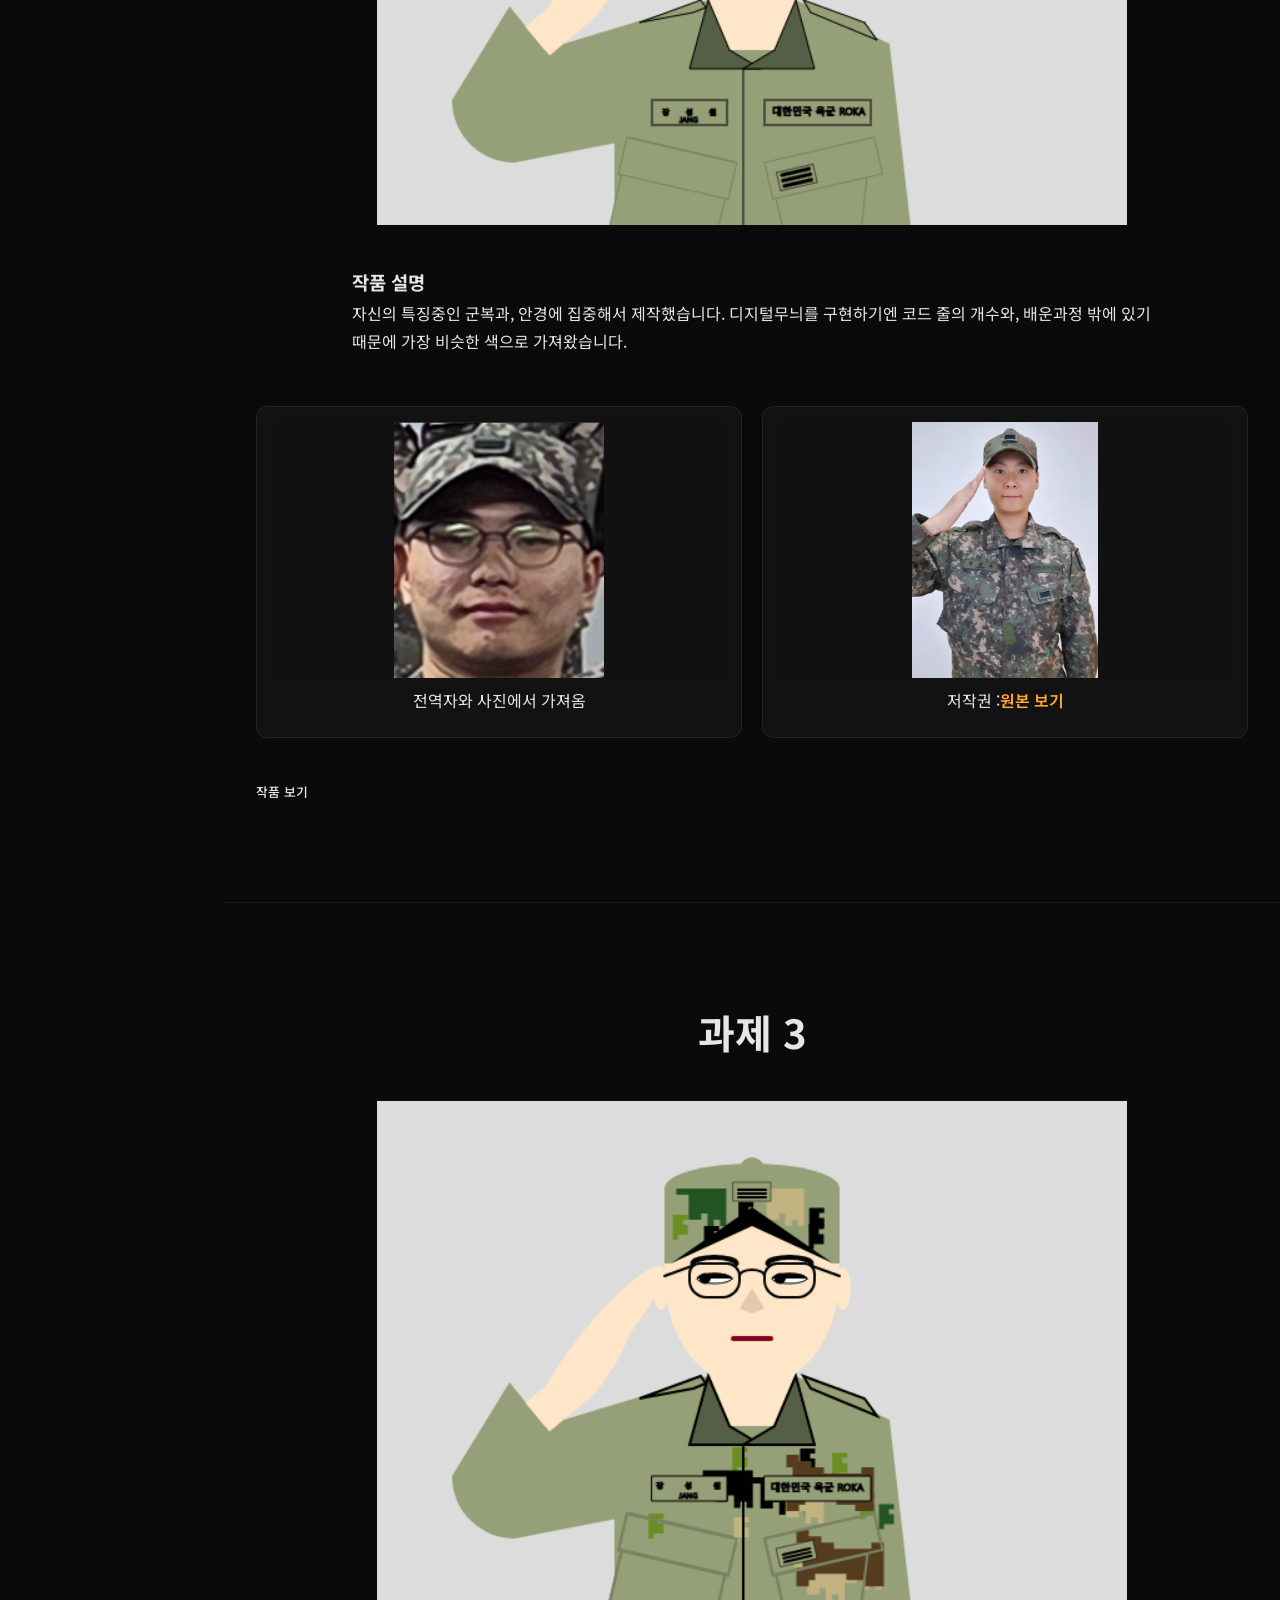
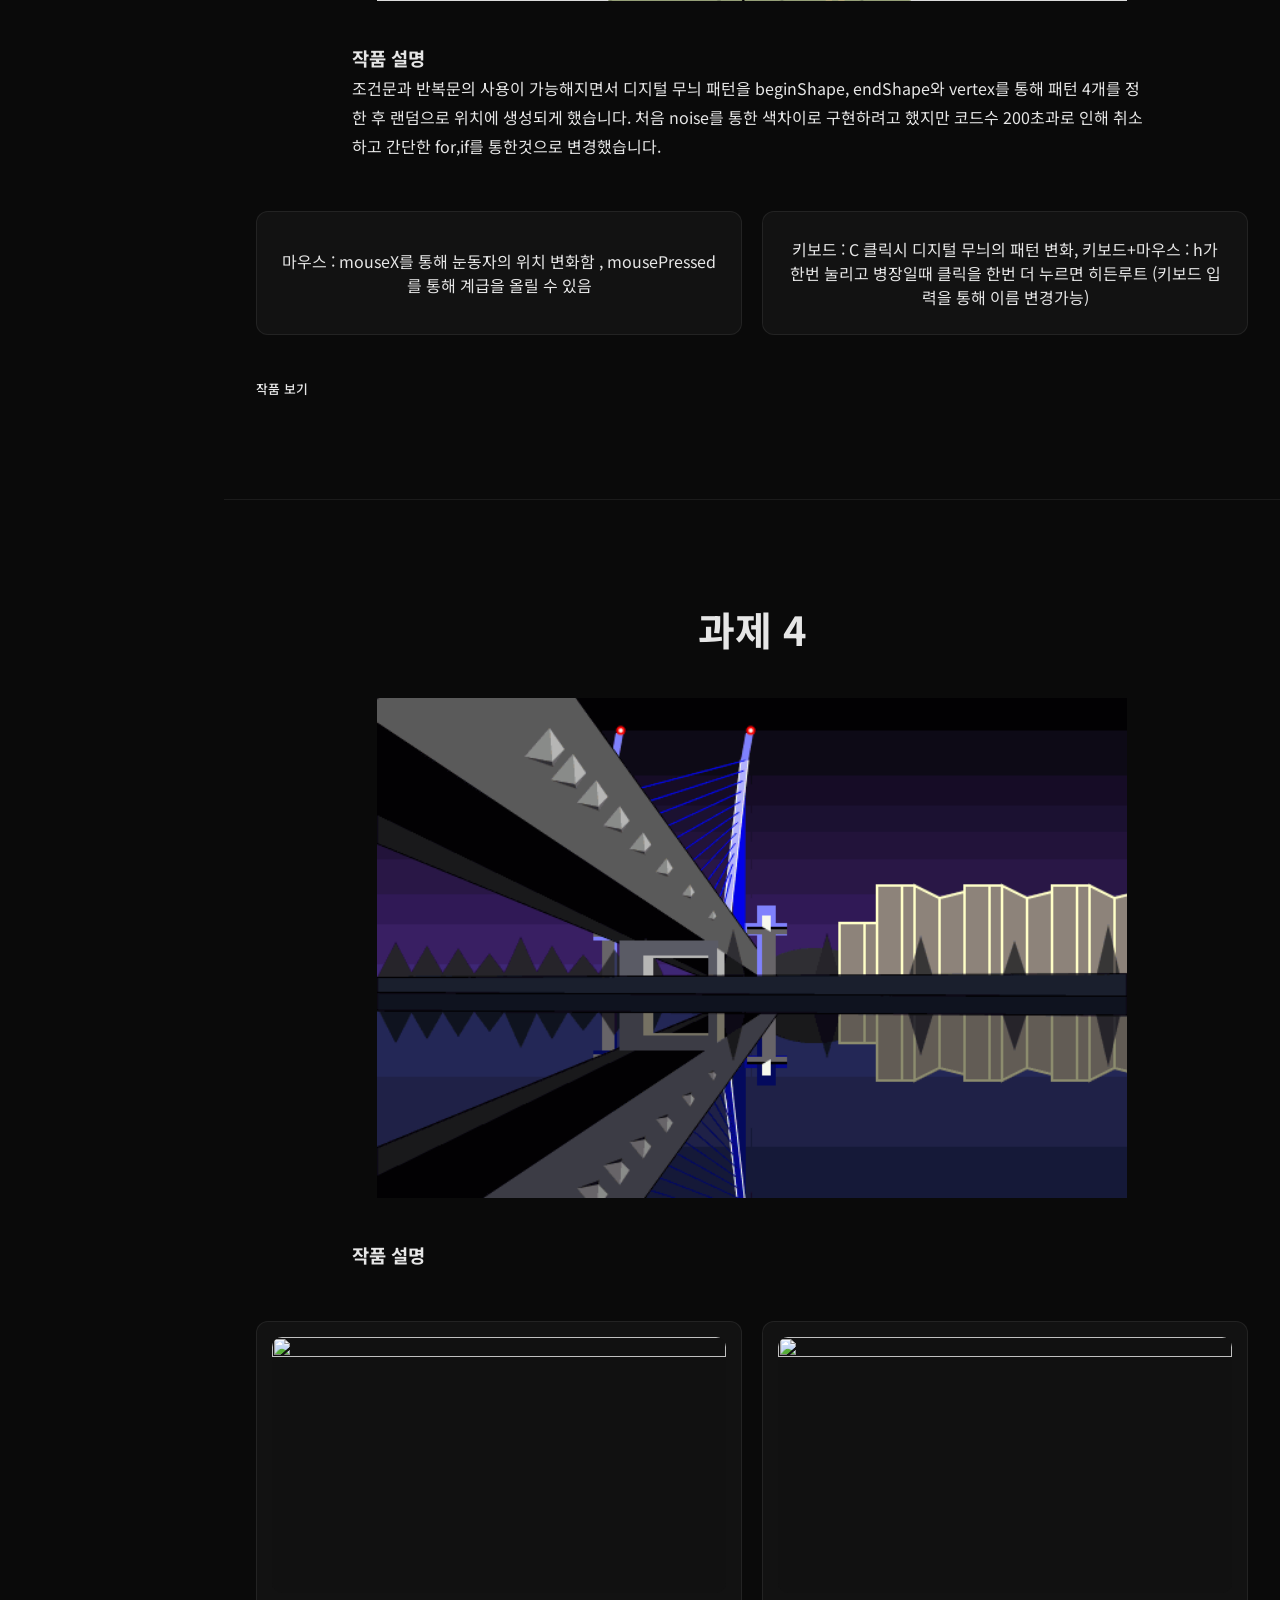
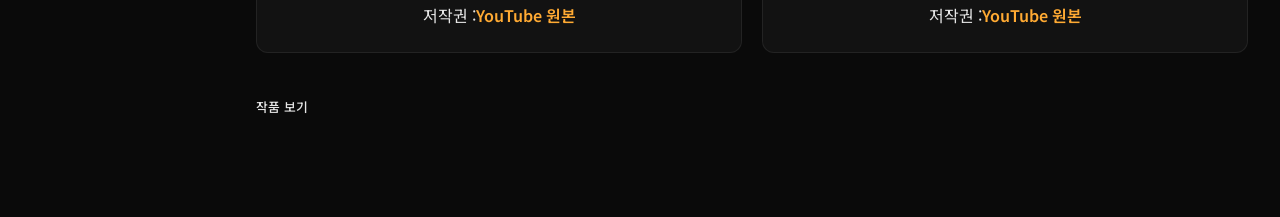
==== commit 9d34d176: "Update index.html" ====
--- a/index.html
+++ b/index.html
@@ -108,7 +108,6 @@
               </a>
             </div>
           </article>
-
         </div>
       </div>
     </section>
@@ -122,7 +121,9 @@
         <div class="project-desc">
           <h3>작품 설명</h3>
           <p>
-            작품에 대한 설명 작성
+            본가 근처에 위치해서 자주 접하는 백석대교를 모티브로 정했습니다. 
+            주변 지형지물중 백석대교의 핵심으로 볼 수 있는 경관조명을 가져와서 특징을 살리고자 했습니다. 
+            경인아라뱃길의 수면의 비치는 야경을 백석대교의 특징이라고 생각했기에 구현했습니다.
           </p>
         </div>
         <div class="motive-grid">
@@ -139,7 +140,6 @@
           <div class="motive-card">
             <img src="assets/motive/s1/s1_2.jpg">
             <p>
-              맨처음 모티브로 삼은 사진입니다. 위 사진의 구도되로 하되 간단한 부분들은 생략하고 단순화하여 제작했습니다.
               저작권 :
               <a href="https://www.welfarehello.com/community/hometownNews/%EC%9D%B8%EC%B2%9C-%EC%84%9C%EA%B5%AC%EC%9D%98-%EC%83%88%EB%A1%9C%EC%9A%B4-%EC%95%BC%EA%B2%BD-%EB%AA%85%EC%86%8C-%ED%8A%B9%ED%99%94-%EA%B2%BD%EA%B4%80%EC%A1%B0%EB%AA%85%EC%9C%BC%EB%A1%9C-%EB%B9%9B%EB%82%98%EB%8A%94-%EB%B0%B1%EC%84%9D%EB%8C%80%EA%B5%90--5a747c90-b293-413b-9c32-7cf880088079">
                  원본 보기
@@ -152,6 +152,7 @@
         </a>
       </div>
     </section>
+    
     <section class="project-section" id="project2">
       <div class="container">
         <h2>과제 2</h2>
@@ -161,7 +162,8 @@
         <div class="project-desc">
           <h3>작품 설명</h3>
           <p>
-            작품에 대한 설명 작성
+            자신의 특징중인 군복과, 안경에 집중해서 제작했습니다.
+            디지털무늬를 구현하기엔 코드 줄의 개수와, 배운과정 밖에 있기 때문에 가장 비슷한 색으로 가져왔습니다. 
           </p>
         </div>
         <div class="motive-grid">
@@ -179,7 +181,6 @@
                  target="_blank">
                  원본 보기
               </a>
-        
             </p>
           </div>
         </div>
@@ -188,6 +189,7 @@
         </a>
       </div>
     </section>
+    
     <section class="project-section" id="project3">
       <div class="container">
         <h2>과제 3</h2>
@@ -197,7 +199,8 @@
         <div class="project-desc">
           <h3>작품 설명</h3>
           <p>
-            작품에 대한 설명 작성
+            조건문과 반복문의 사용이 가능해지면서 디지털 무늬 패턴을 beginShape, endShape와 vertex를 통해 패턴 4개를 정한 후 랜덤으로 위치에 생성되게 했습니다.
+            처음 noise를 통한 색차이로 구현하려고 했지만 코드수 200초과로 인해 취소하고 간단한 for,if를 통한것으로 변경했습니다.
           </p>
         </div>
         <div class="motive-grid">
@@ -217,6 +220,7 @@
         </a>
       </div>
     </section>
+    
     <section class="project-section" id="project4">
       <div class="container">  
         <h2>과제 4</h2>    
@@ -226,7 +230,7 @@
         <div class="project-desc">
           <h3>작품 설명</h3>
           <p>
-            작품에 대한 설명 작성
+            
           </p>
         </div>    
         <div class="motive-grid">   
--- a/style.css
+++ b/style.css
@@ -425,15 +425,8 @@
 
 /* ── 반응형 ──────────────────────────────────────── */
 @media (max-width: 768px) {
-  .sidebar {
-    width: 100%;
-    height: auto;
-    position: relative;
-    flex-direction: row;
-    flex-wrap: wrap;
-  }
-  .main-content { margin-left: 0; }
   .gallery-grid { grid-template-columns: 1fr; }
+  .motive-grid { grid-template-columns: 1fr; }
 }
 
 .project-section{
@@ -452,38 +445,12 @@
   margin-bottom:40px;
 }
 
-.project-image img{
-  width:100%;
-  max-width:800px;
-  border-radius:14px;
-}
-
 .project-desc{
   max-width:800px;
   margin:0 auto 50px;
   line-height:1.8;
 }
 
-.motive-grid{
-  display:grid;
-  grid-template-columns:1fr 1fr;
-  gap:24px;
-  margin-bottom:40px;
-}
-
-.motive-card{
-  background:var(--bg-card);
-  padding:20px;
-  border-radius:14px;
-  border:1px solid var(--border);
-}
-
-.motive-card img{
-  width:100%;
-  border-radius:10px;
-  margin-bottom:15px;
-}
-
 .project-image img{
   width: 100%;
   max-width: 900px;
@@ -497,11 +464,10 @@
 
 .motive-card img{
   width: 100%;
-
-  height: 250px;      
-  object-fit: cover;
-
-  display: block;
+  aspect-ratio: 16/9;
+  object-fit: contain;
+
+  background: #111;
   border-radius: 10px;
 }
 
@@ -516,16 +482,29 @@
 }
 
 .motive-grid{
-  display: grid;
-  grid-template-columns: repeat(2, 1fr);
-  gap: 20px;
+  display:grid;
+  grid-template-columns:repeat(2,1fr);
+  gap:20px;
+  margin-bottom:40px;
 }
 
 .motive-card{
-  background: #121212;
+  background: var(--bg-card);
   padding: 15px;
   border-radius: 12px;
+  border: 1px solid var(--border);
 
   display: flex;
   flex-direction: column;
 }
+
+.motive-card p{
+  flex: 1;
+
+  display: flex;
+  justify-content: center;
+  align-items: center;
+
+  text-align: center;
+  padding: 10px;
+}
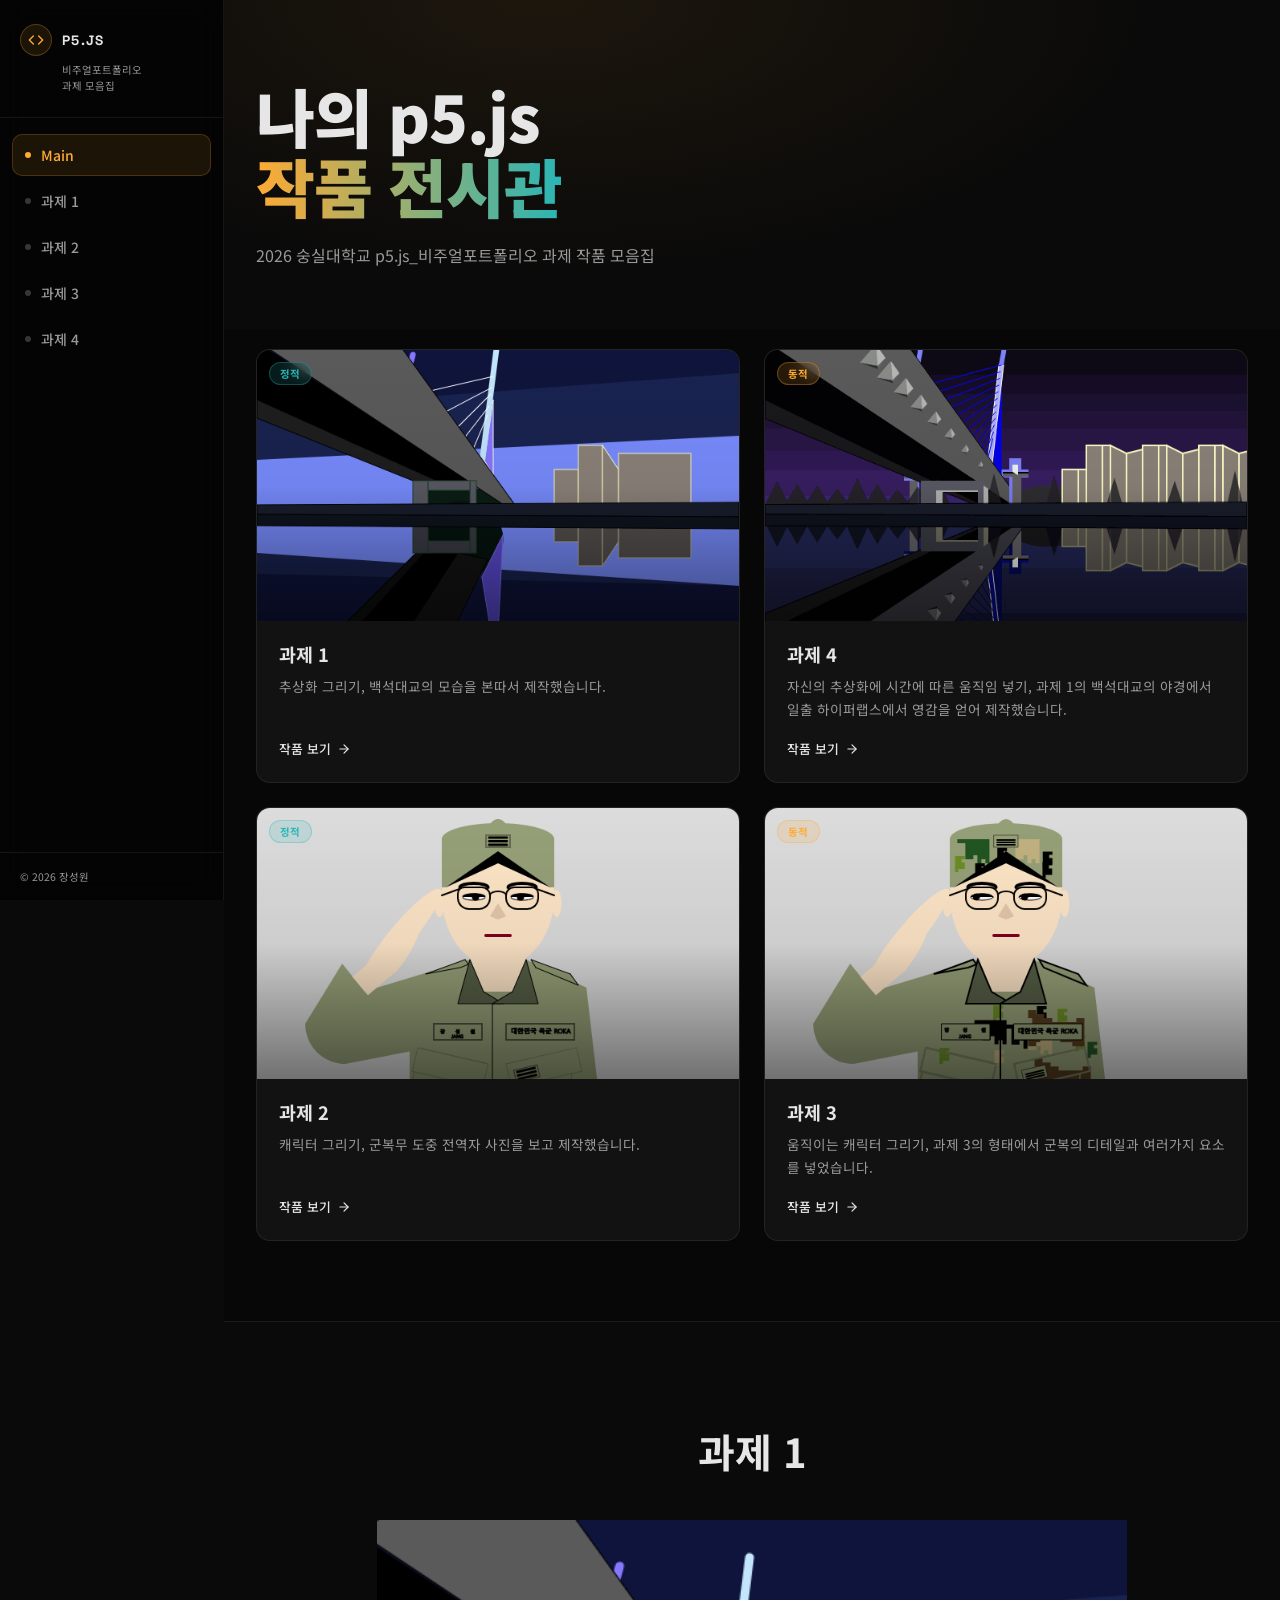
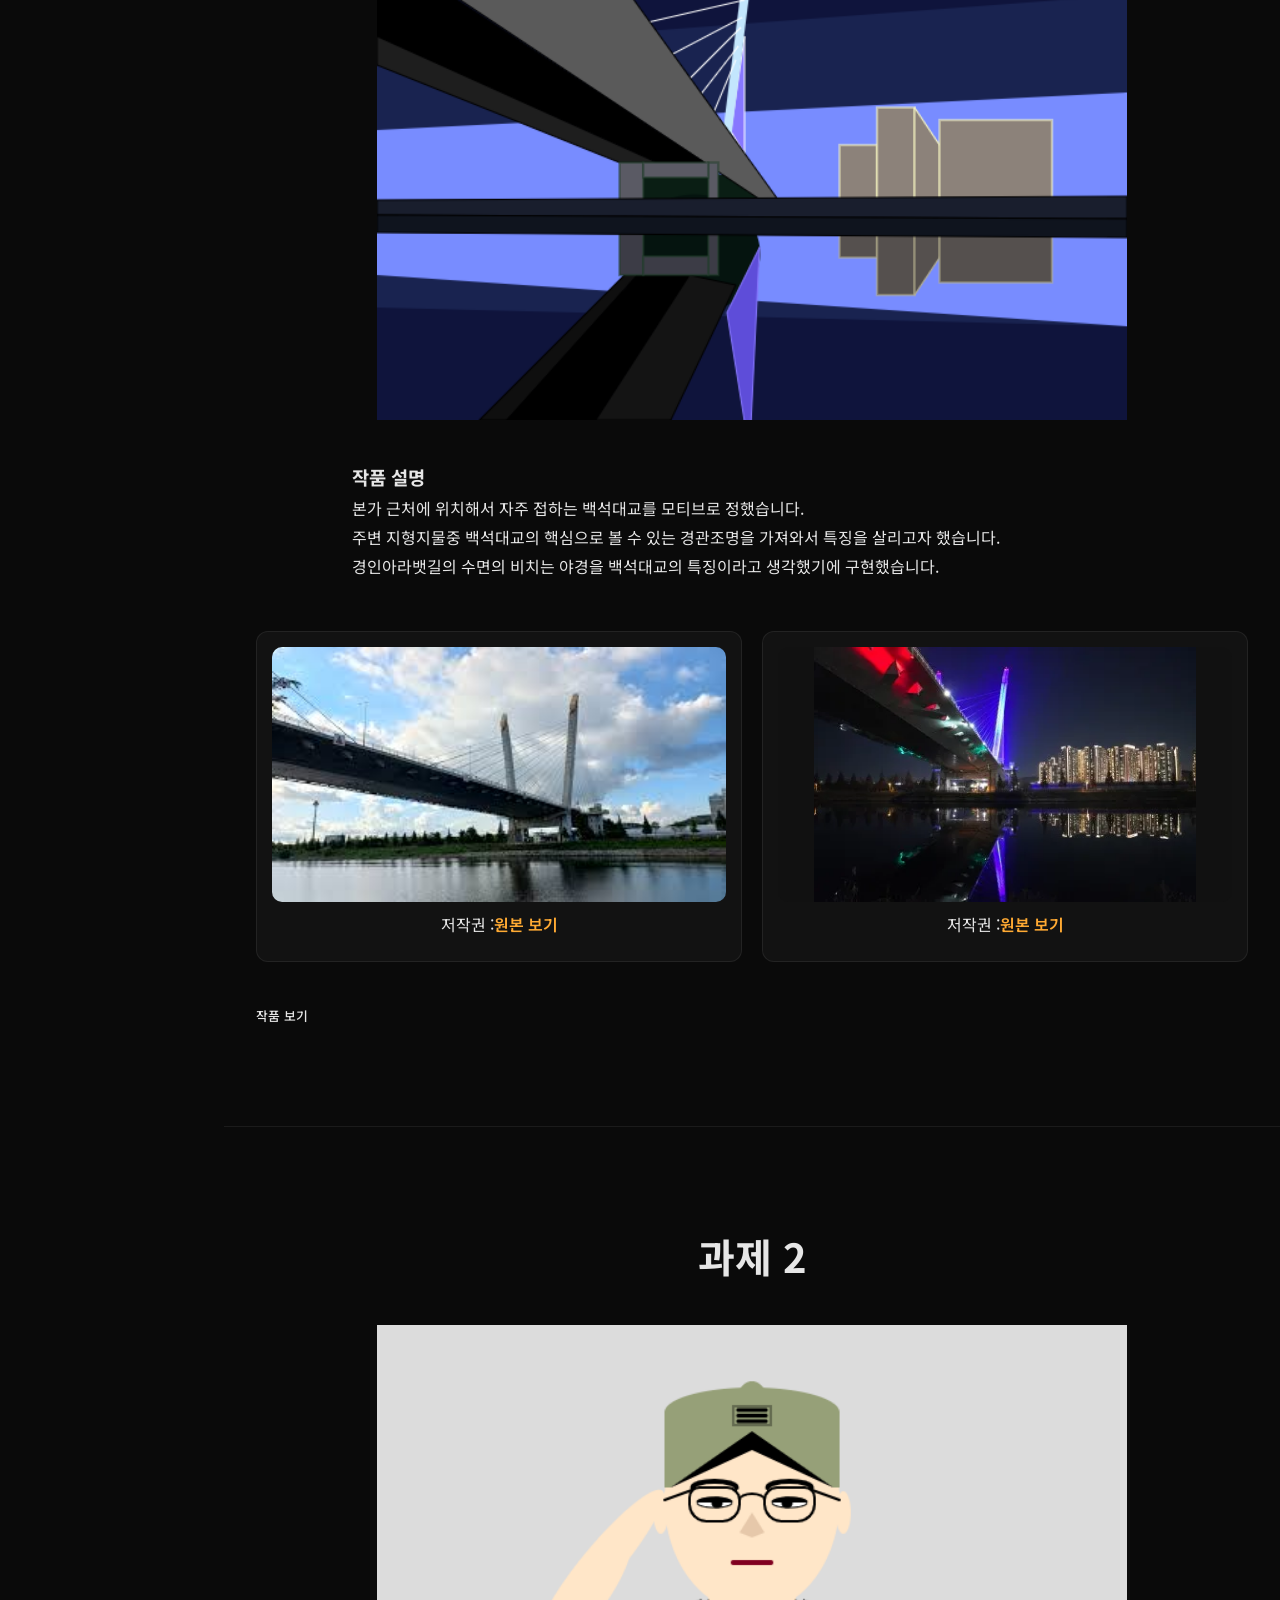
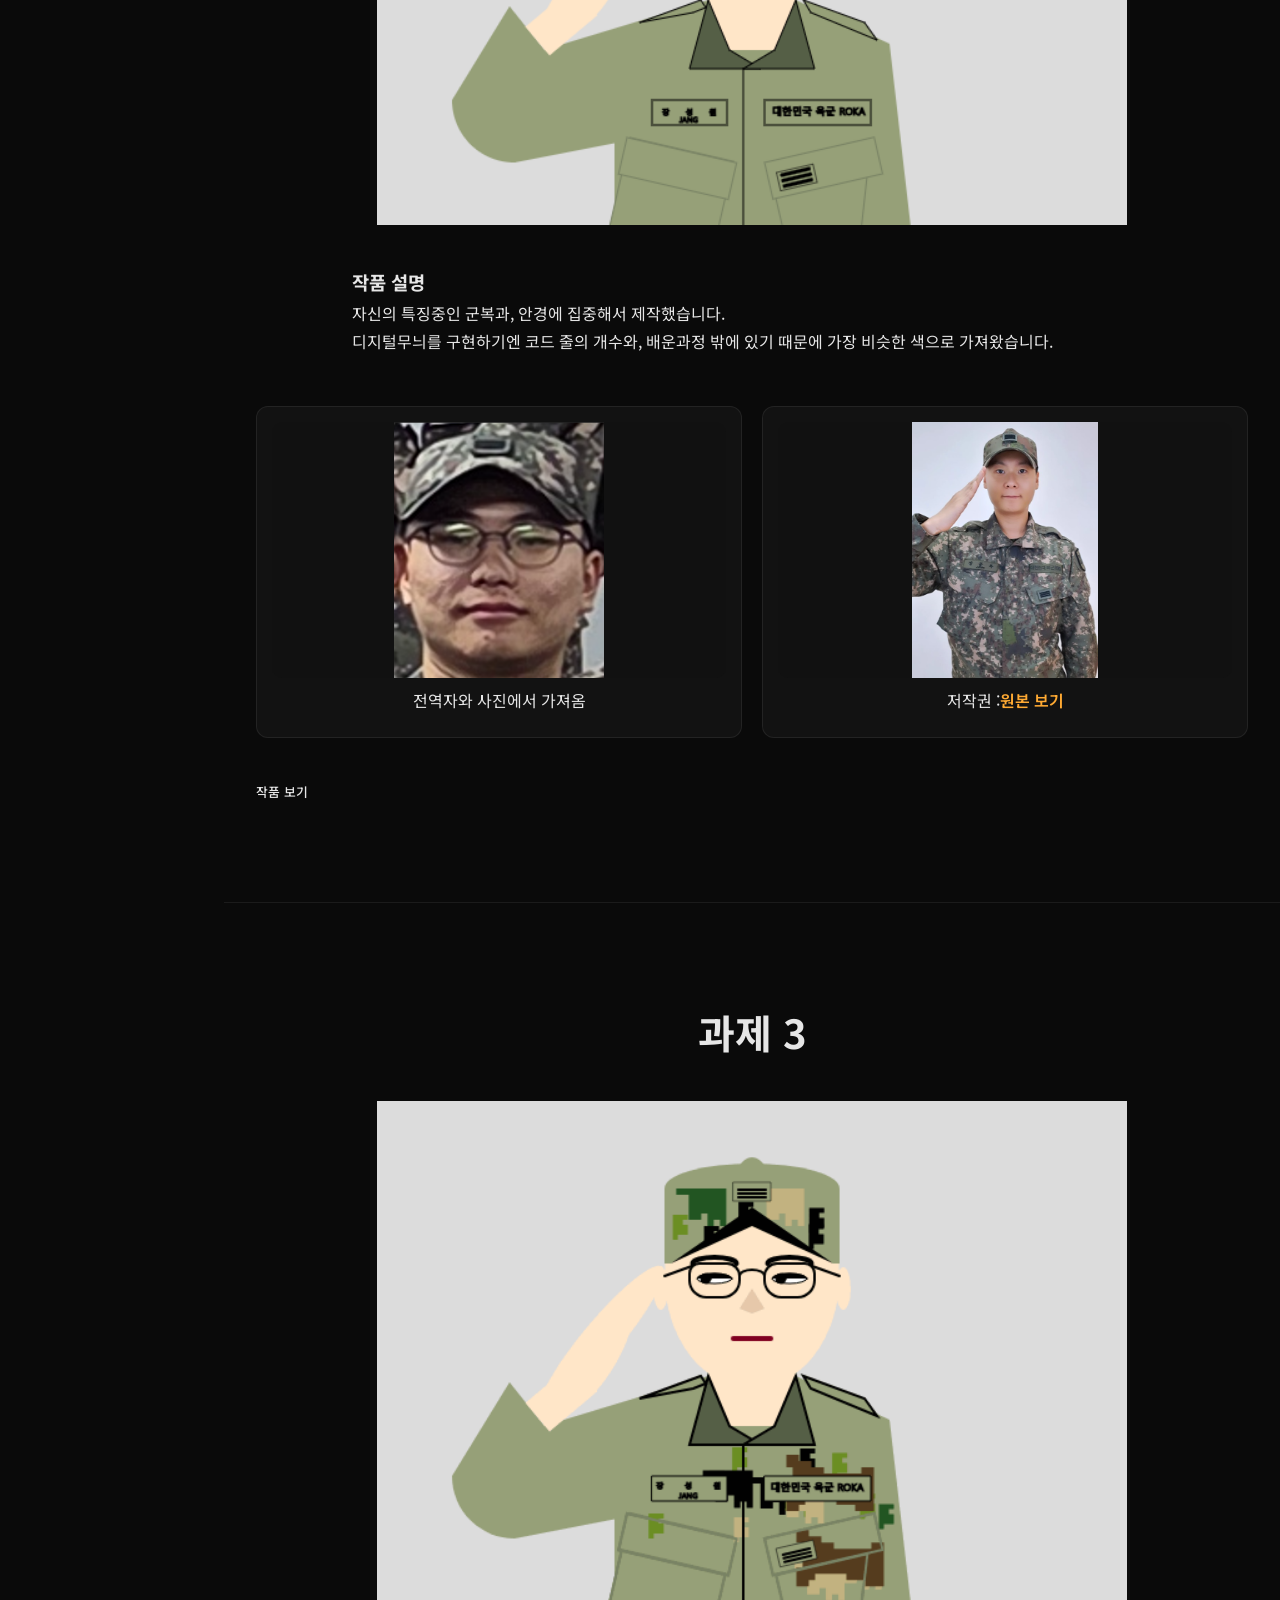
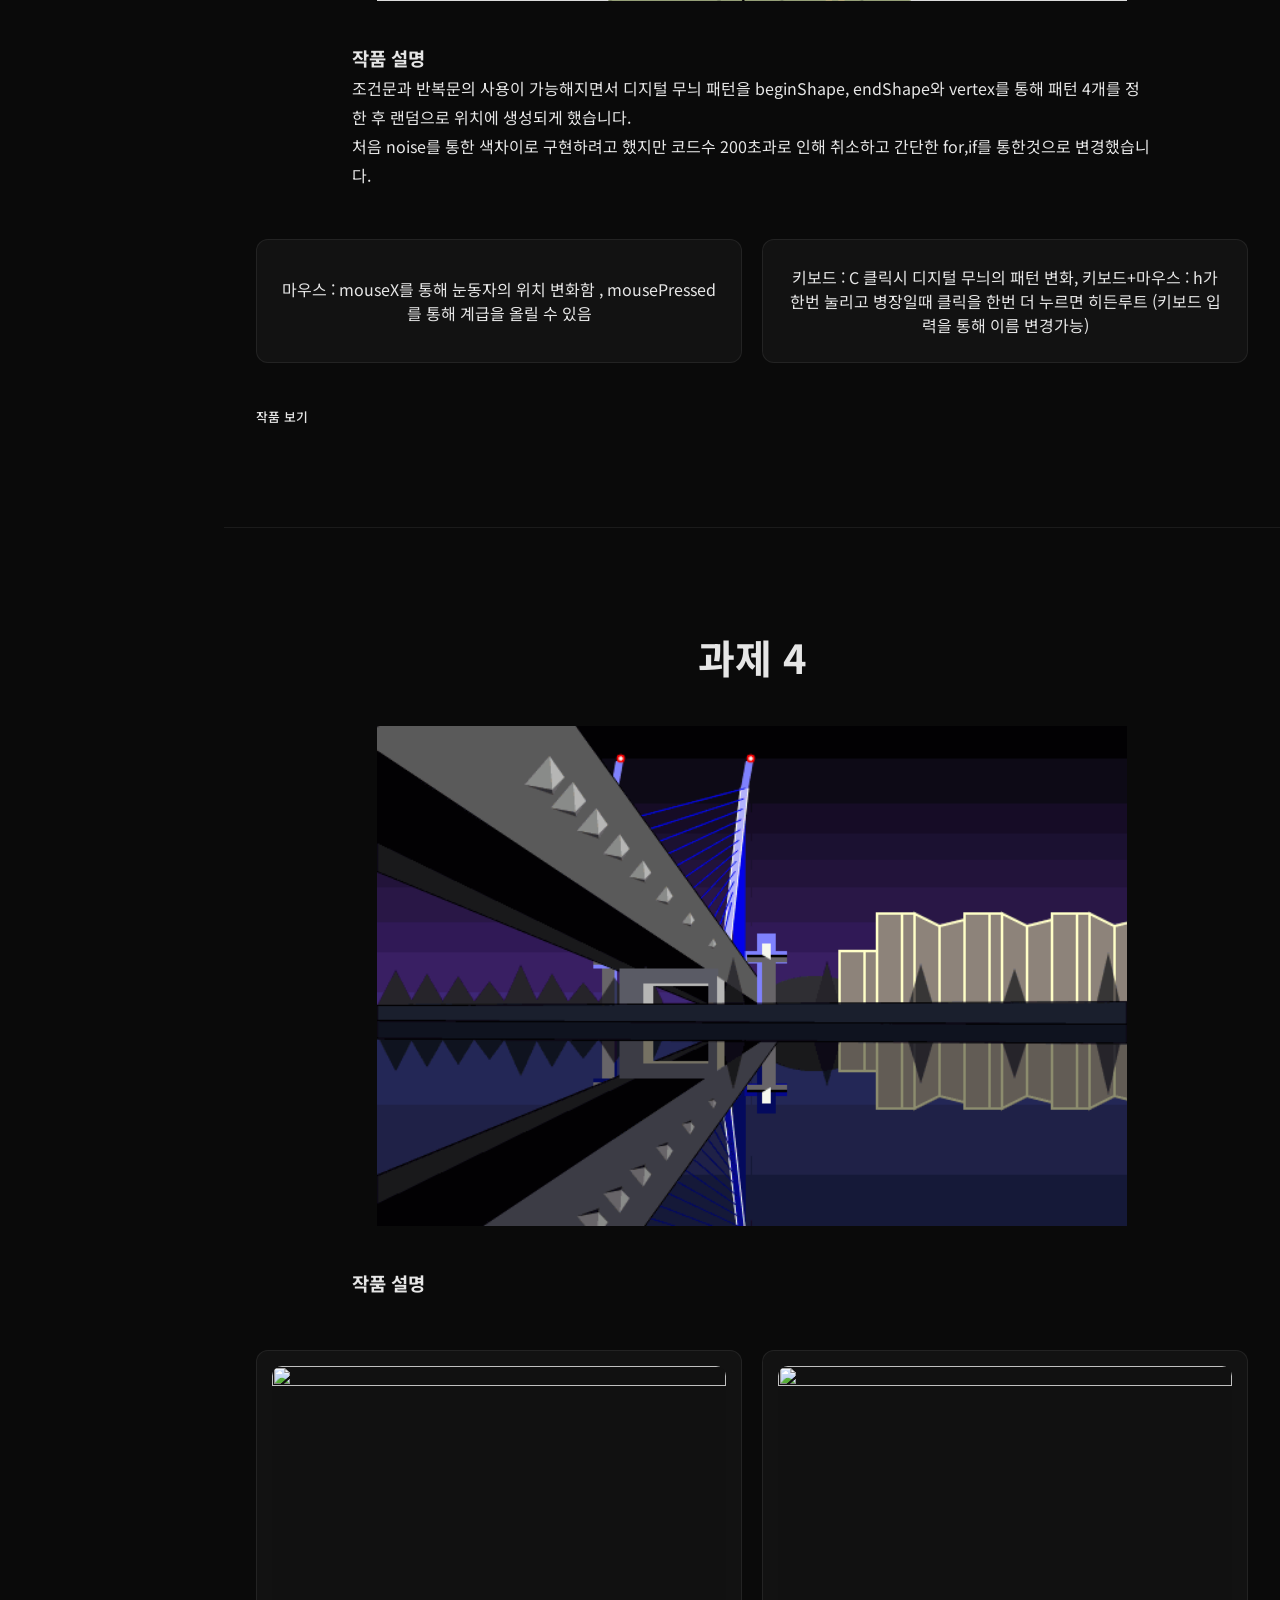
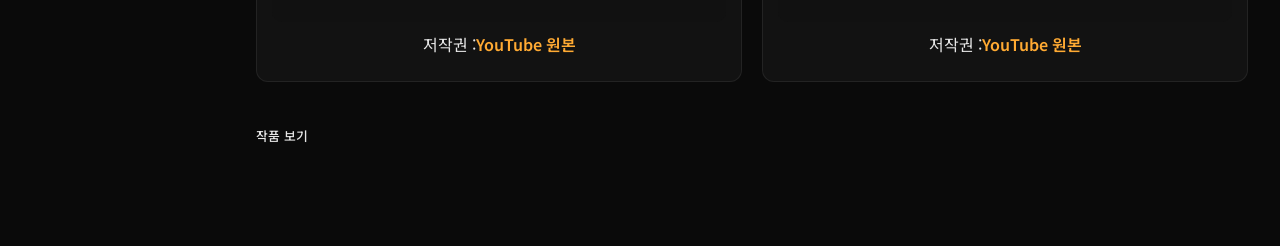
==== commit 41fda256: "Update index.html" ====
--- a/index.html
+++ b/index.html
@@ -121,8 +121,8 @@
         <div class="project-desc">
           <h3>작품 설명</h3>
           <p>
-            본가 근처에 위치해서 자주 접하는 백석대교를 모티브로 정했습니다. 
-            주변 지형지물중 백석대교의 핵심으로 볼 수 있는 경관조명을 가져와서 특징을 살리고자 했습니다. 
+            본가 근처에 위치해서 자주 접하는 백석대교를 모티브로 정했습니다. <br>
+            주변 지형지물중 백석대교의 핵심으로 볼 수 있는 경관조명을 가져와서 특징을 살리고자 했습니다. <br>
             경인아라뱃길의 수면의 비치는 야경을 백석대교의 특징이라고 생각했기에 구현했습니다.
           </p>
         </div>
@@ -162,7 +162,7 @@
         <div class="project-desc">
           <h3>작품 설명</h3>
           <p>
-            자신의 특징중인 군복과, 안경에 집중해서 제작했습니다.
+            자신의 특징중인 군복과, 안경에 집중해서 제작했습니다.<br>
             디지털무늬를 구현하기엔 코드 줄의 개수와, 배운과정 밖에 있기 때문에 가장 비슷한 색으로 가져왔습니다. 
           </p>
         </div>
@@ -199,7 +199,8 @@
         <div class="project-desc">
           <h3>작품 설명</h3>
           <p>
-            조건문과 반복문의 사용이 가능해지면서 디지털 무늬 패턴을 beginShape, endShape와 vertex를 통해 패턴 4개를 정한 후 랜덤으로 위치에 생성되게 했습니다.
+            조건문과 반복문의 사용이 가능해지면서 디지털 무늬 패턴을 beginShape, endShape와 vertex를 
+            통해 패턴 4개를 정한 후 랜덤으로 위치에 생성되게 했습니다.<br>
             처음 noise를 통한 색차이로 구현하려고 했지만 코드수 200초과로 인해 취소하고 간단한 for,if를 통한것으로 변경했습니다.
           </p>
         </div>
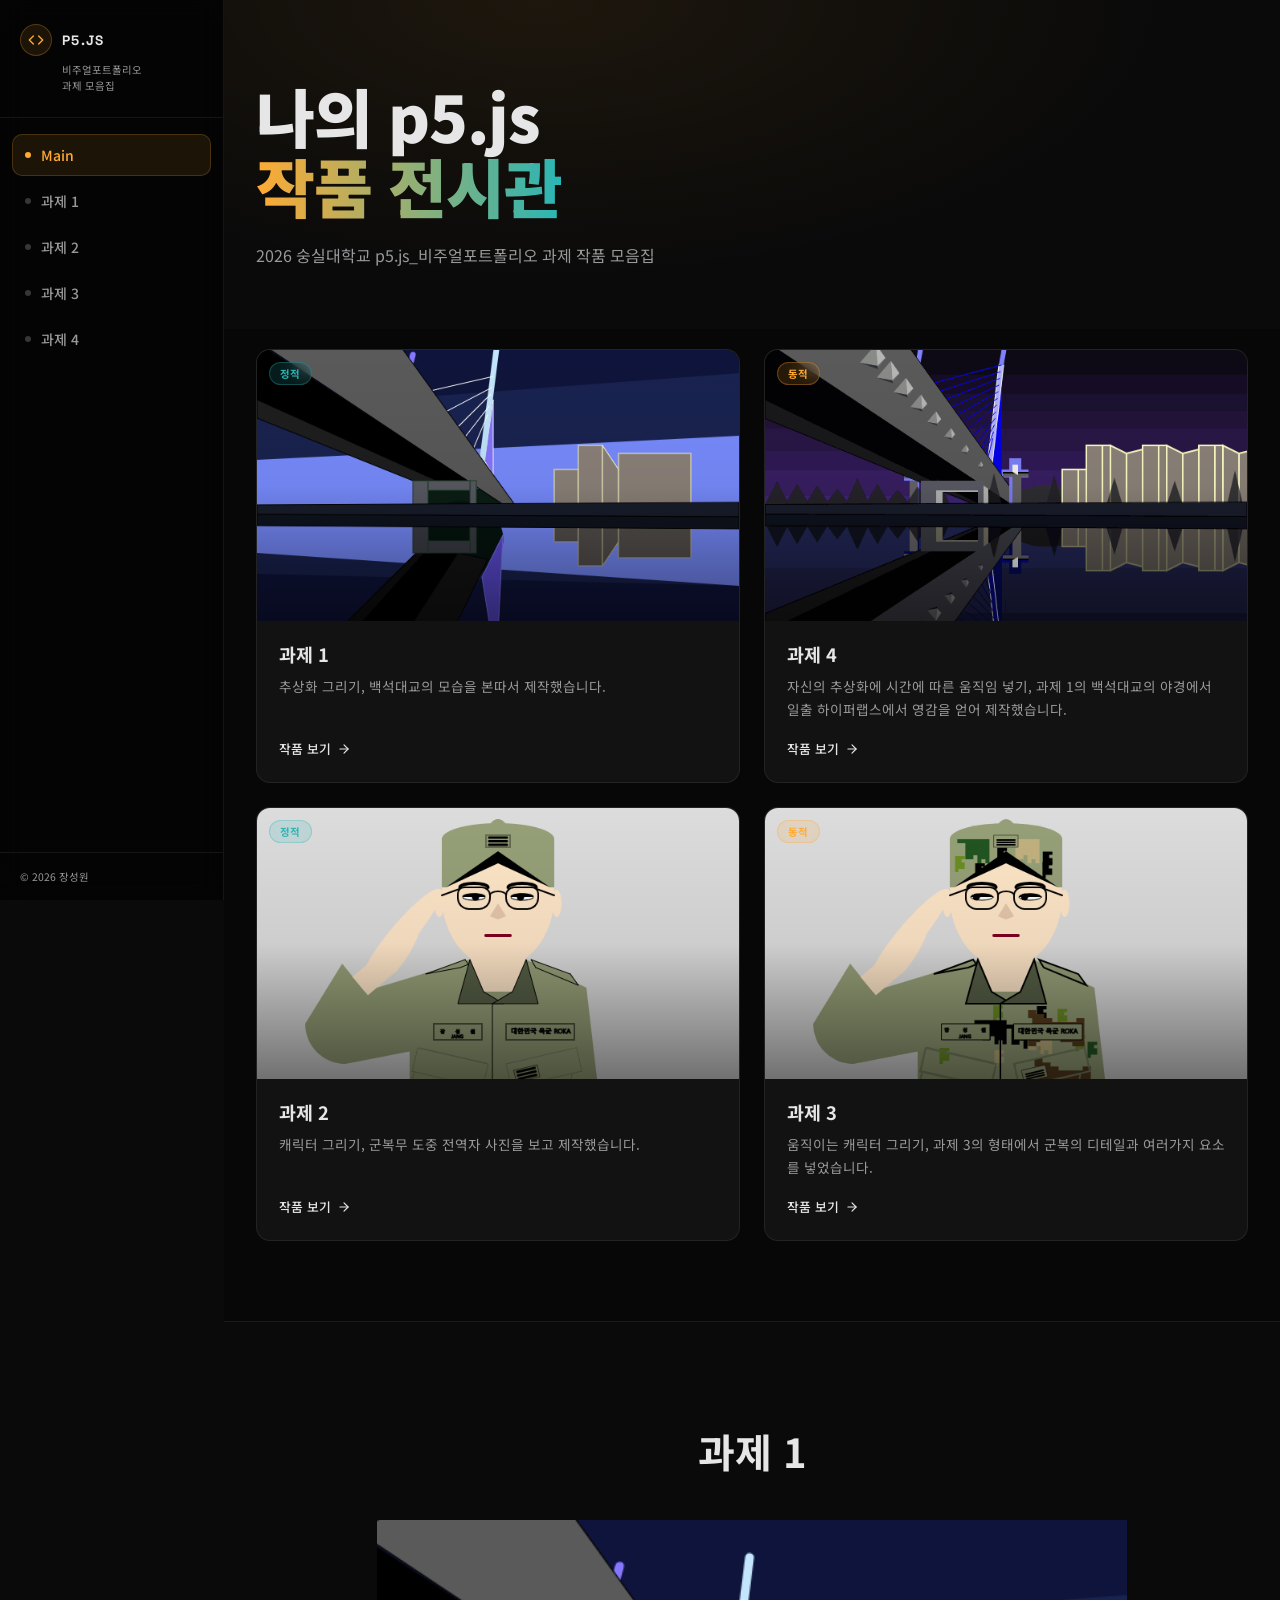
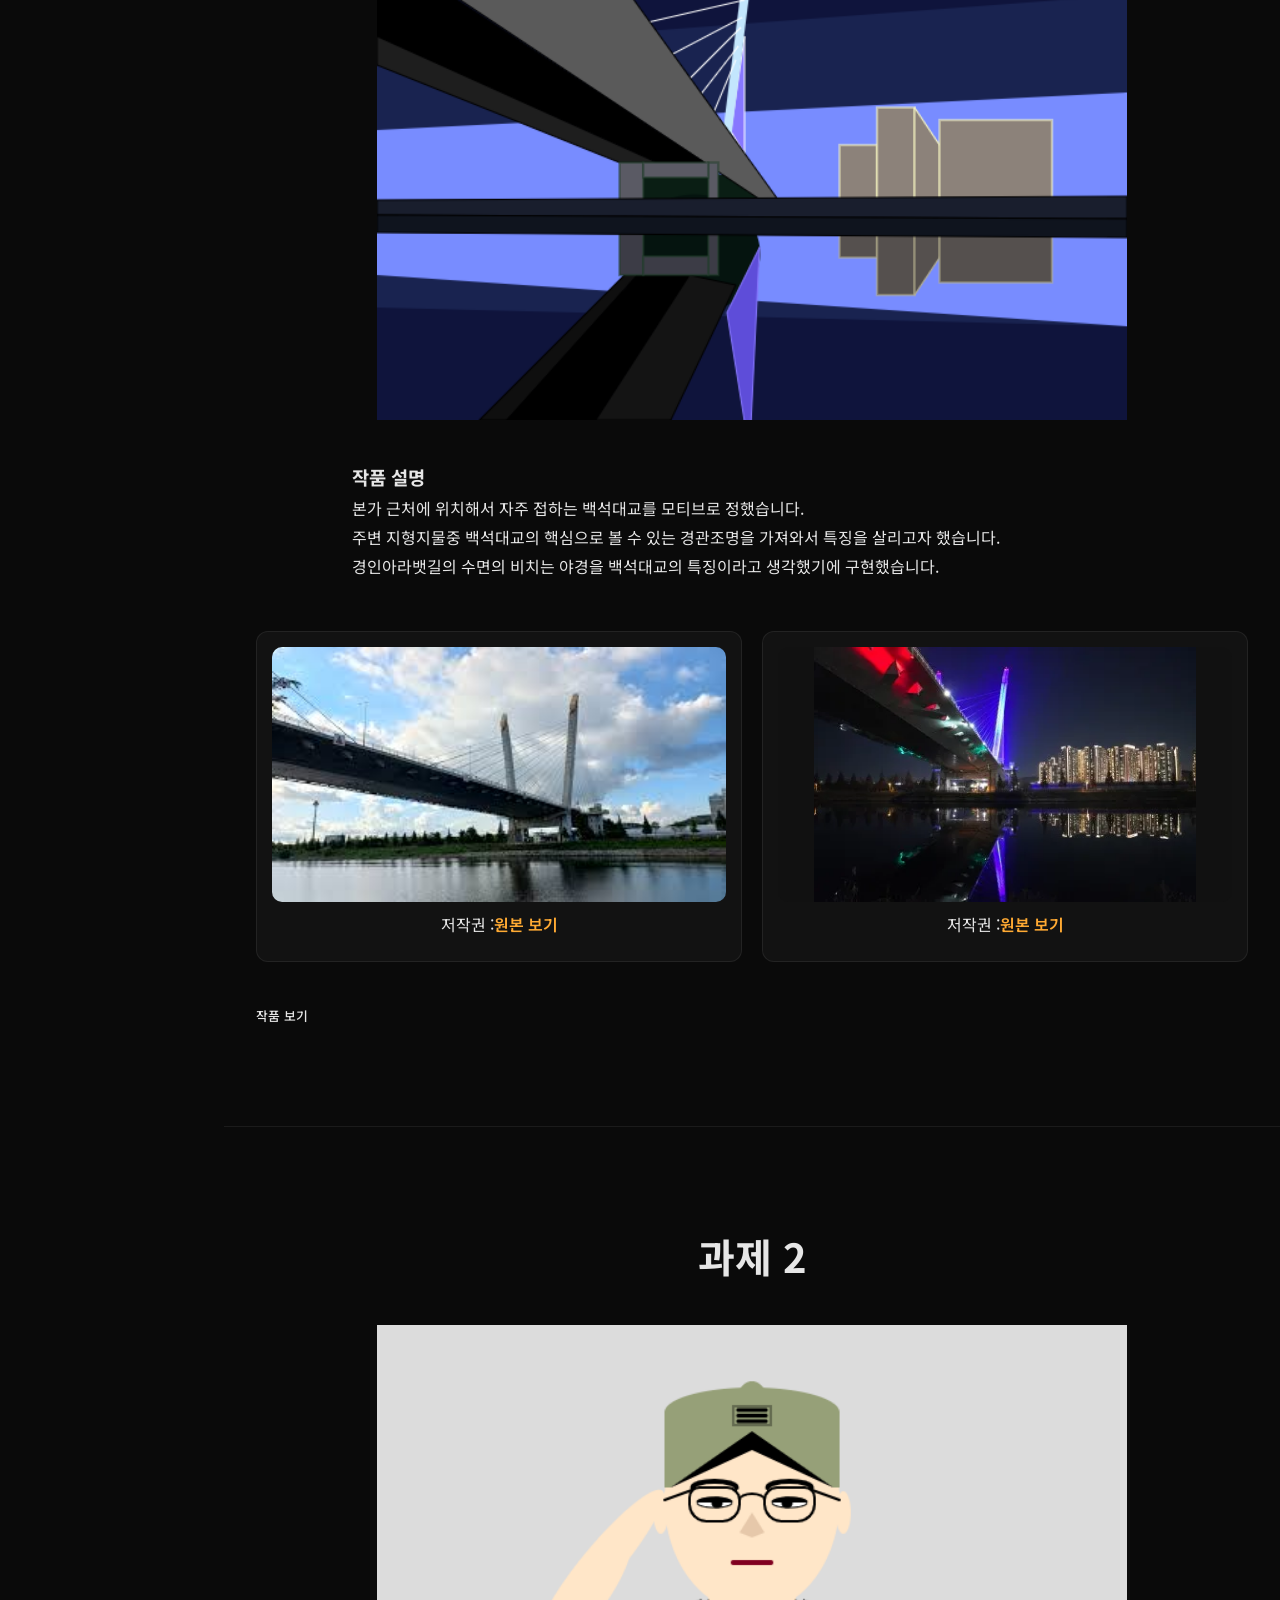
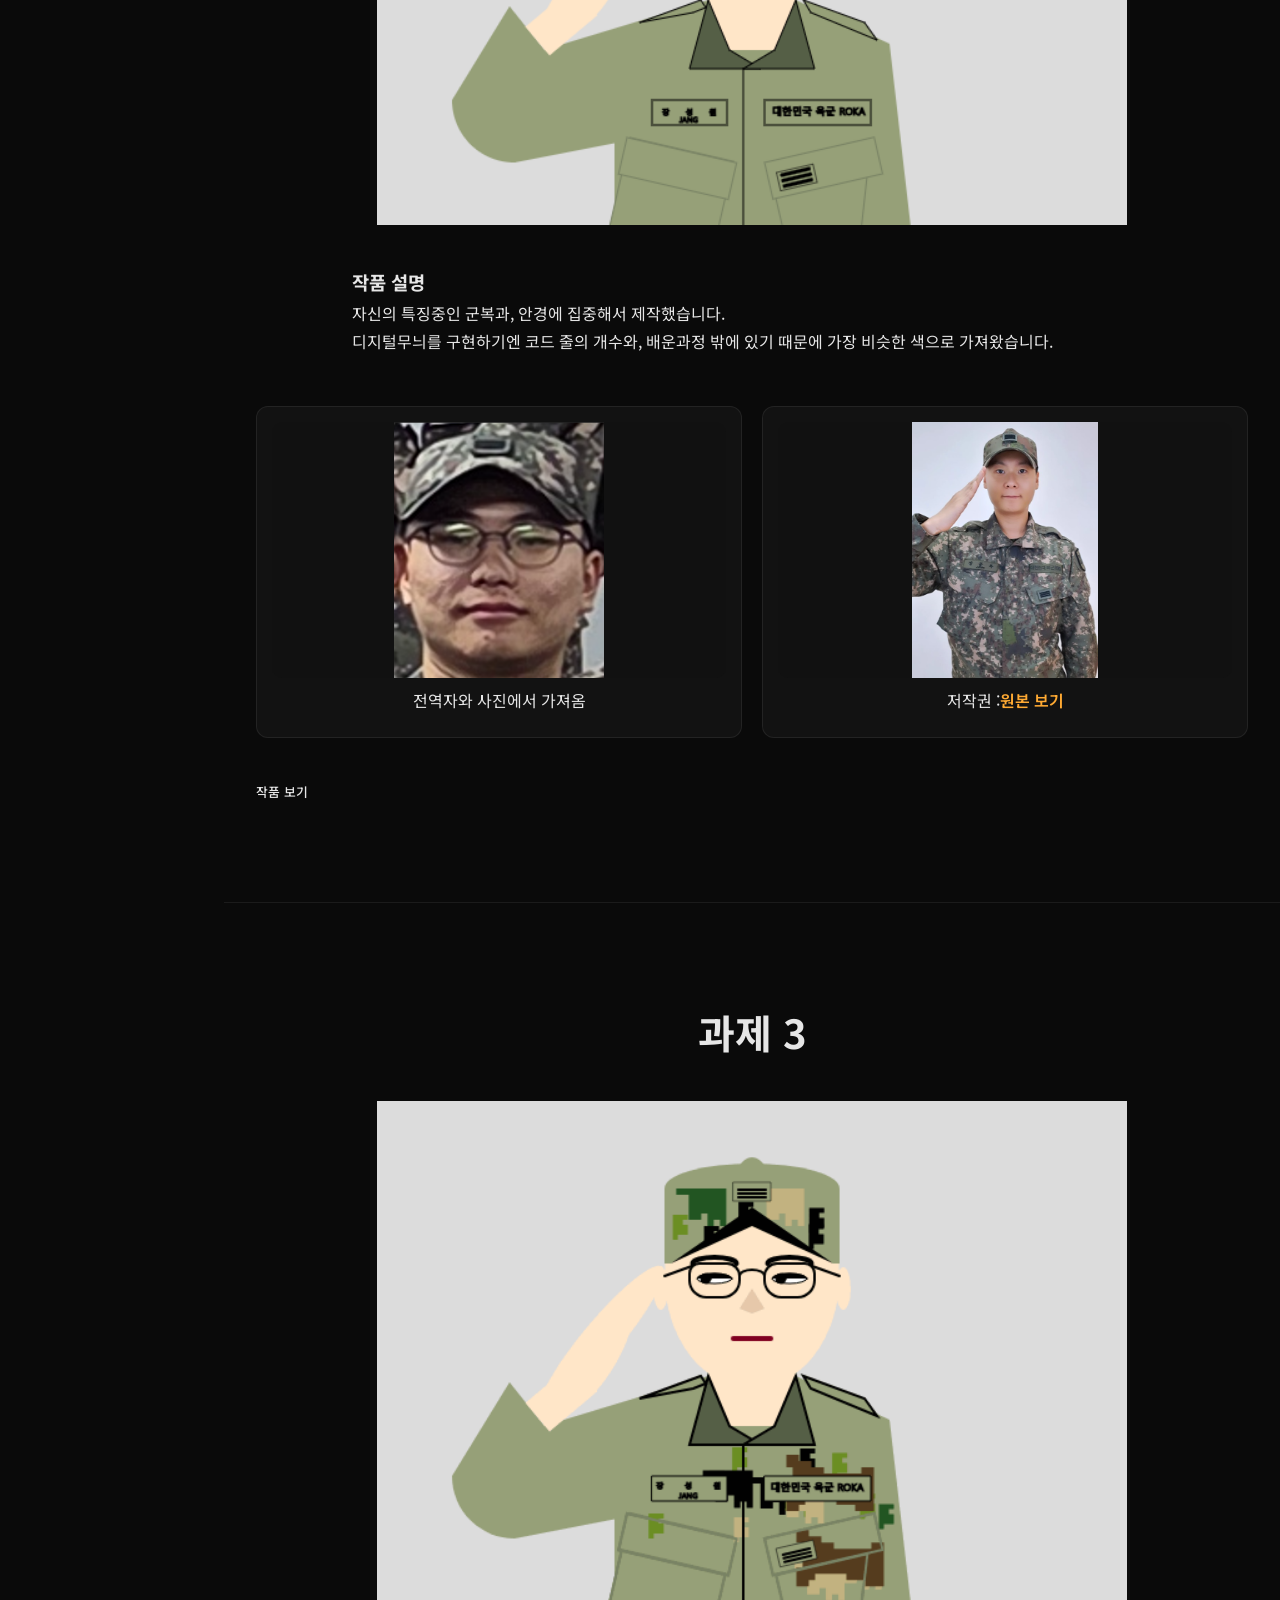
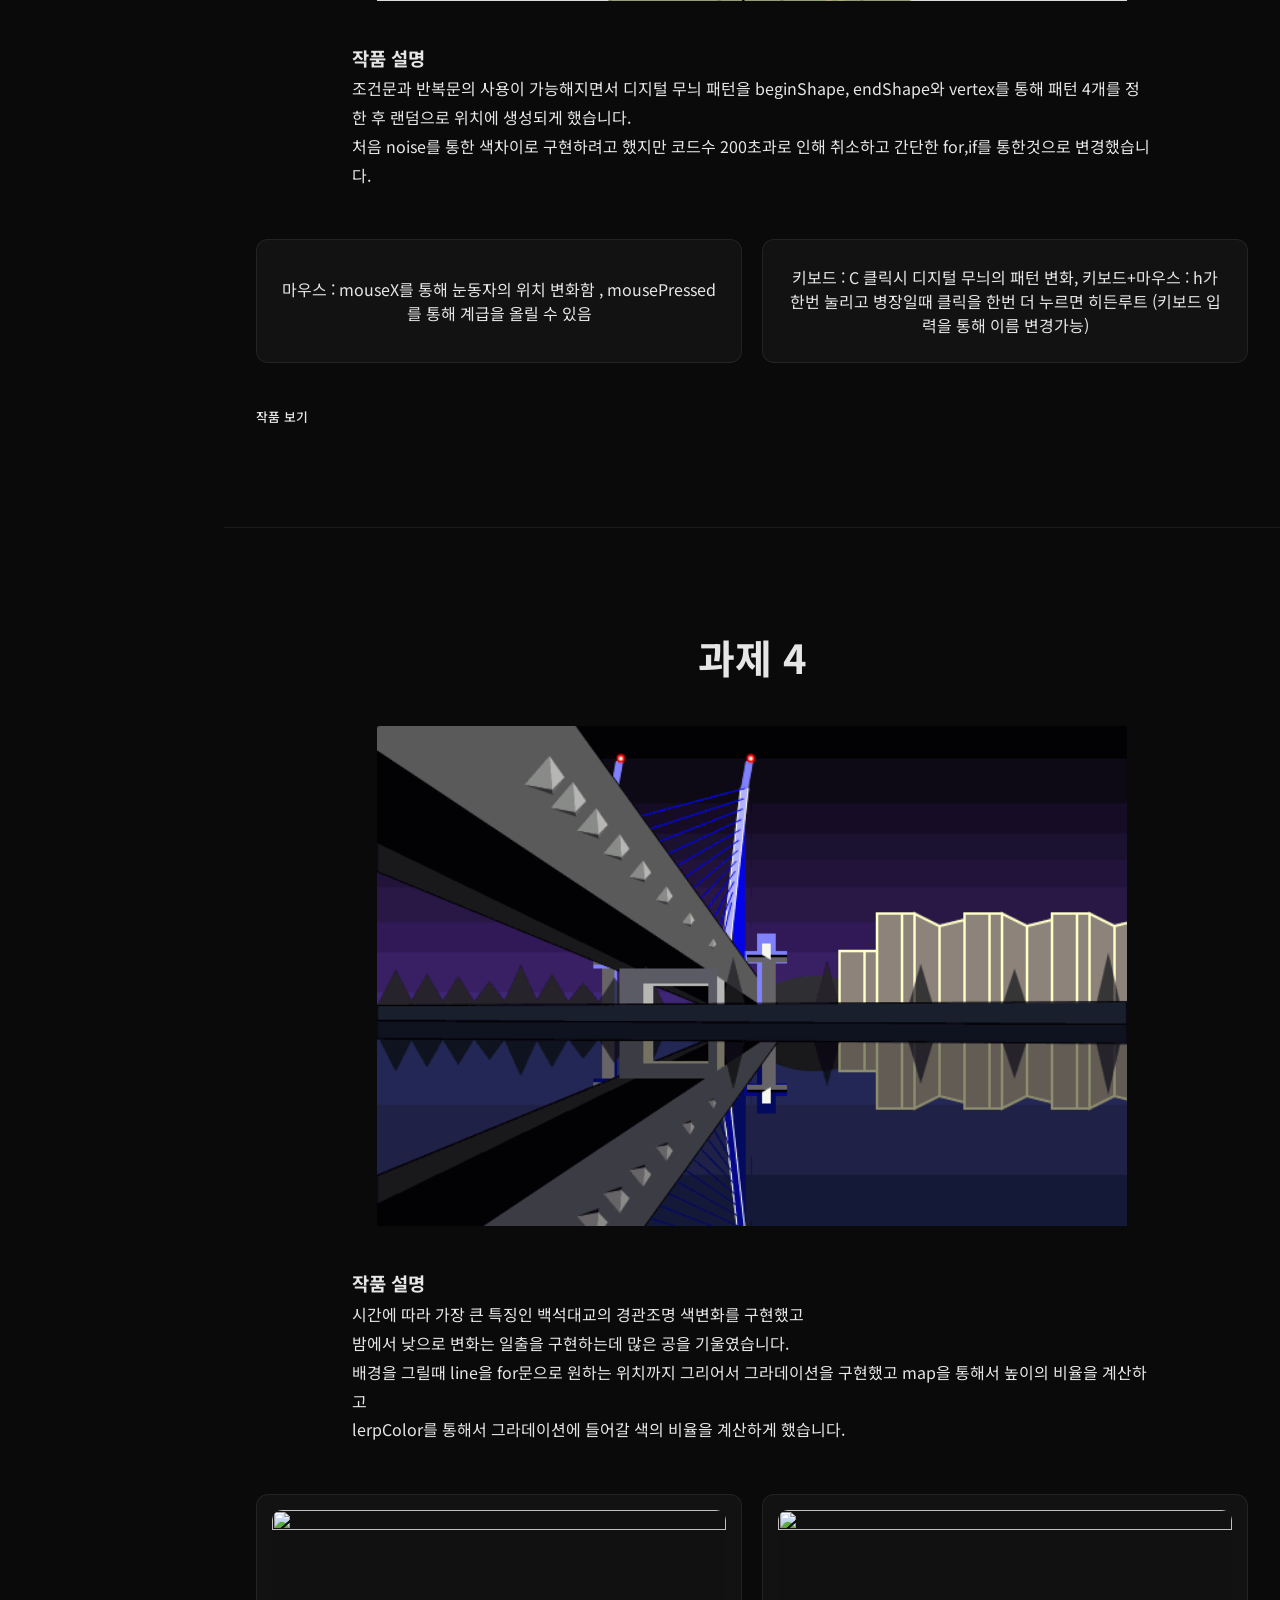
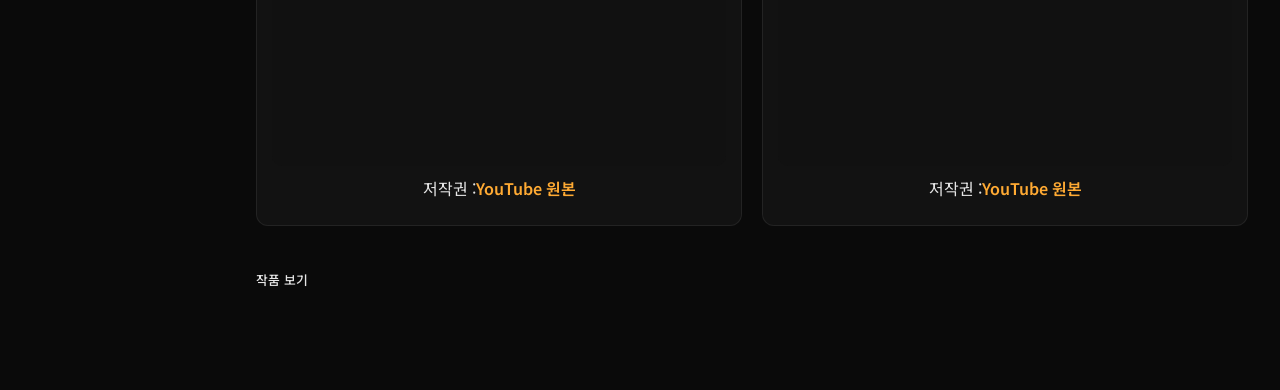
==== commit d000bdd5: "Update index.html" ====
--- a/index.html
+++ b/index.html
@@ -231,7 +231,11 @@
         <div class="project-desc">
           <h3>작품 설명</h3>
           <p>
-            
+            시간에 따라 가장 큰 특징인 백석대교의 경관조명 색변화를 구현했고<br>
+            밤에서 낮으로 변화는 일출을 구현하는데 많은 공을 기울였습니다.<br>
+            배경을 그릴때 line을 for문으로 원하는 위치까지 그리어서 그라데이션을 구현했고
+            map을 통해서 높이의 비율을 계산하고 <br>
+            lerpColor를 통해서 그라데이션에 들어갈 색의 비율을 계산하게 했습니다.<br>
           </p>
         </div>    
         <div class="motive-grid">   
